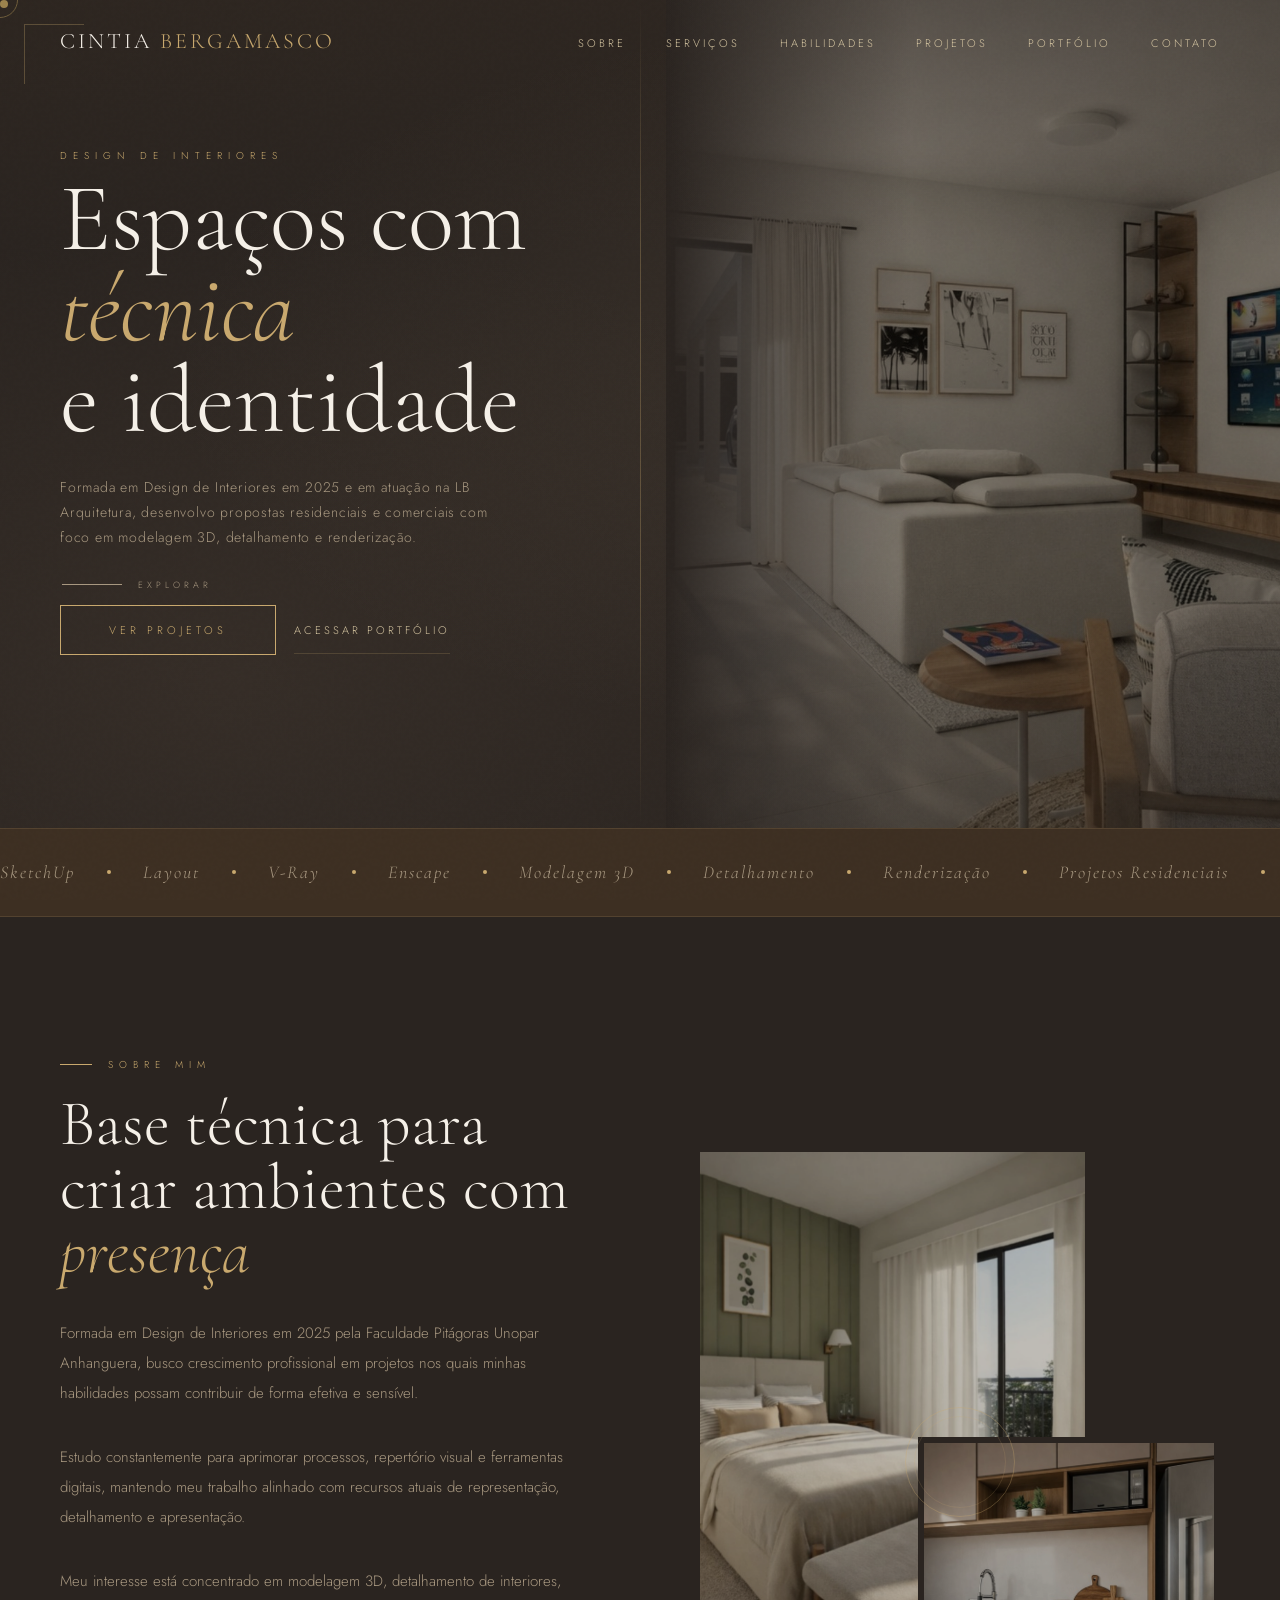
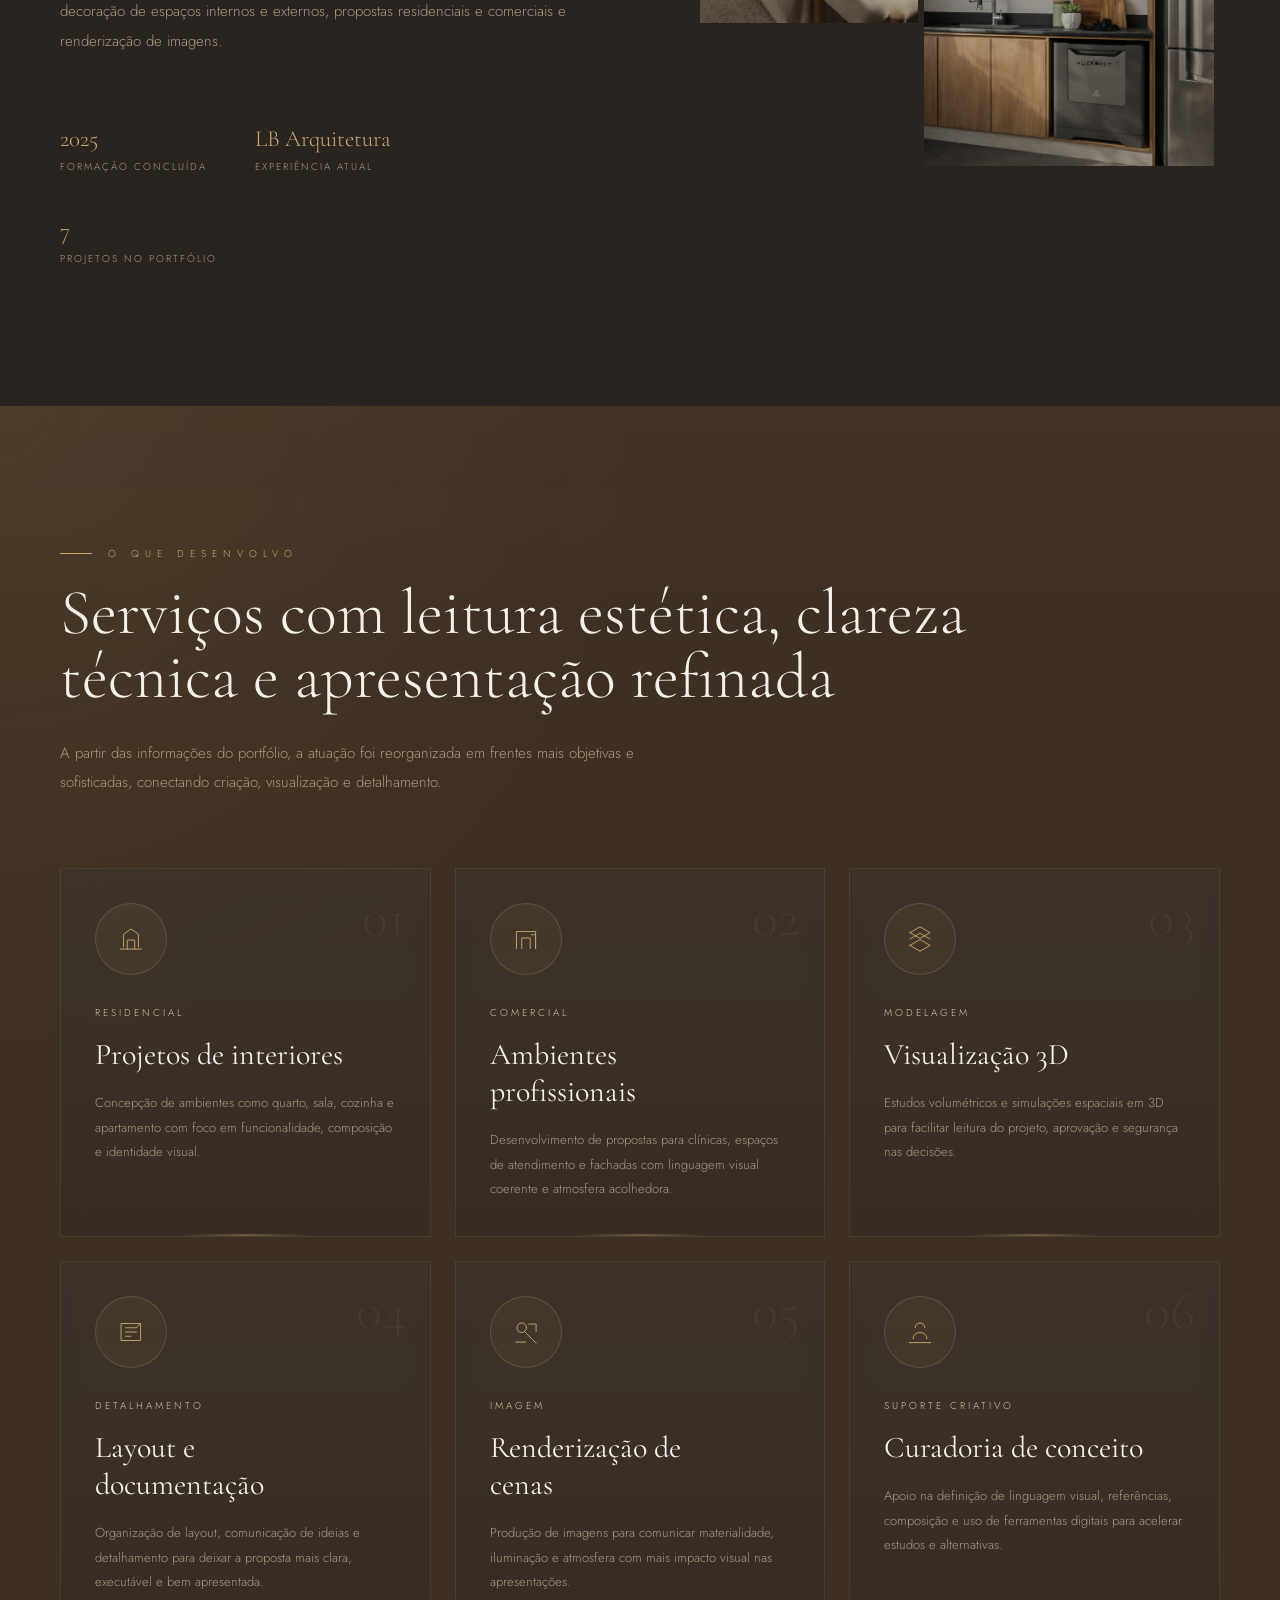
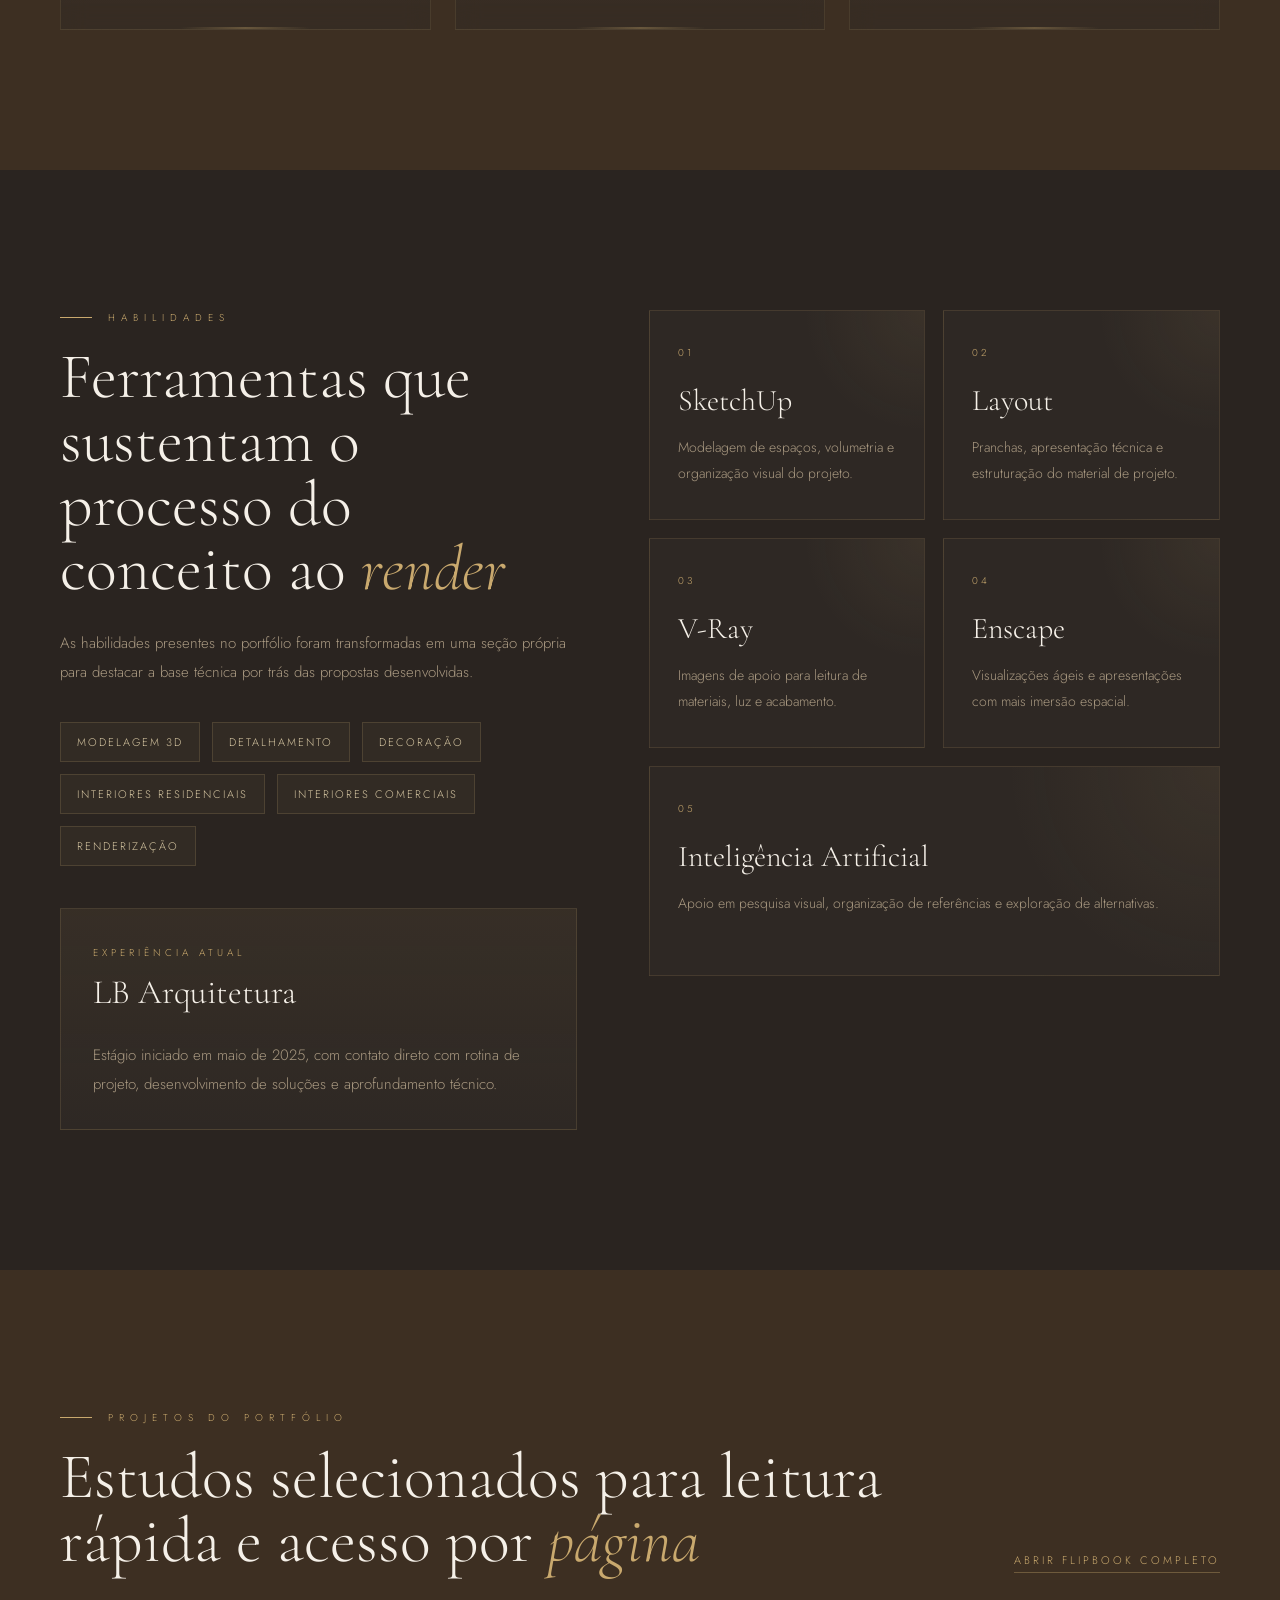
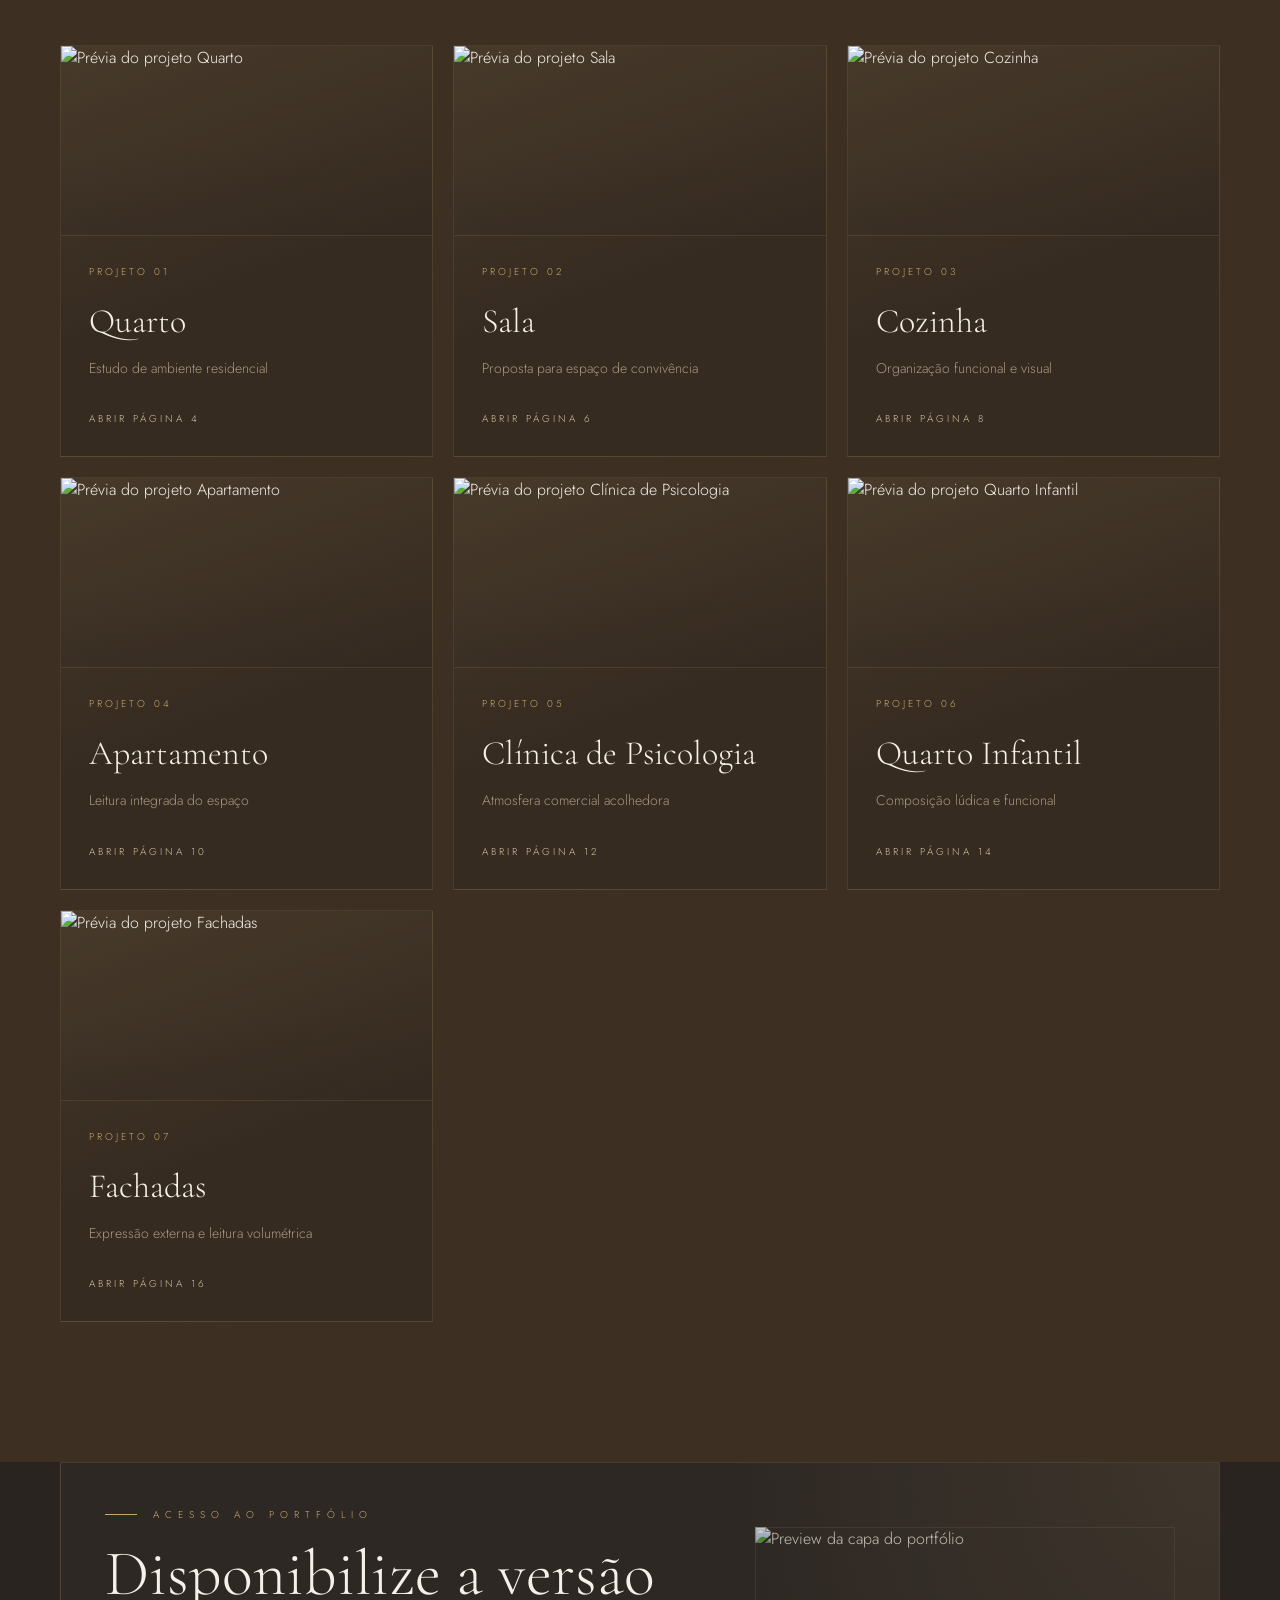
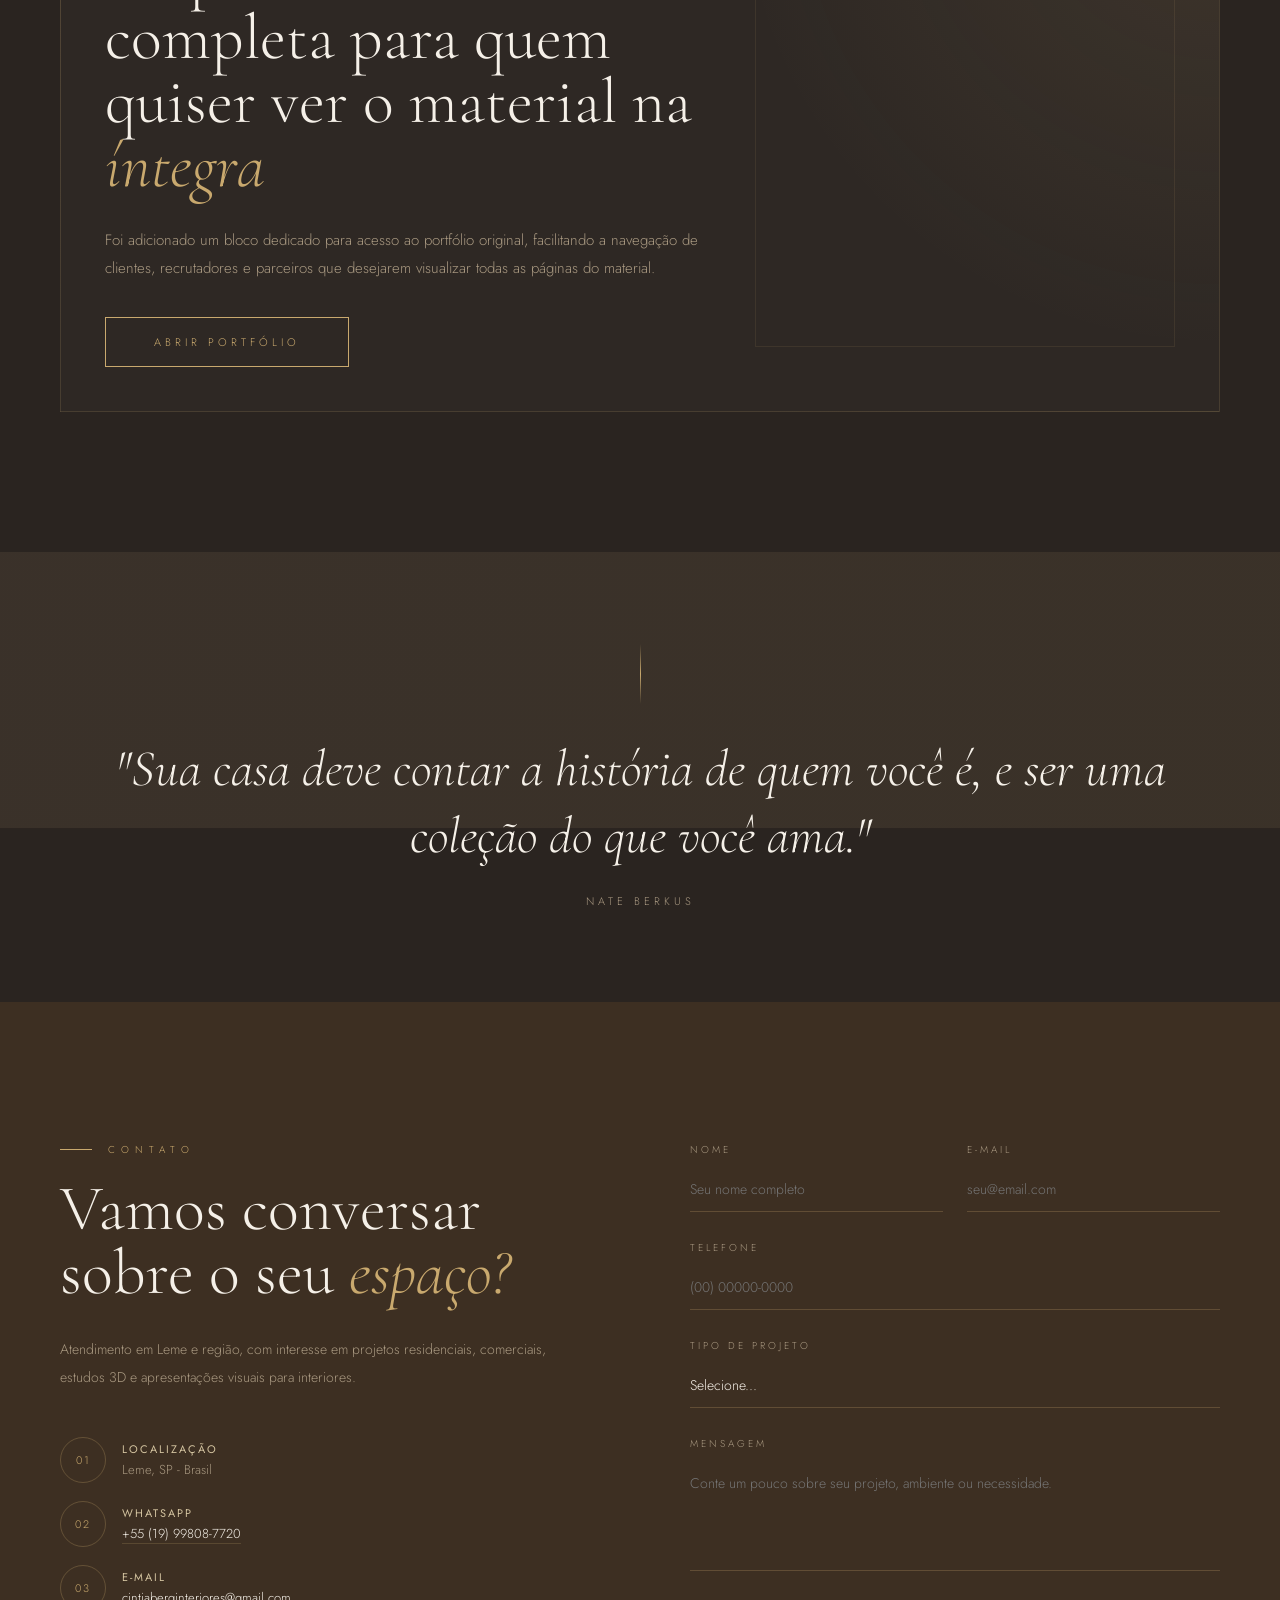
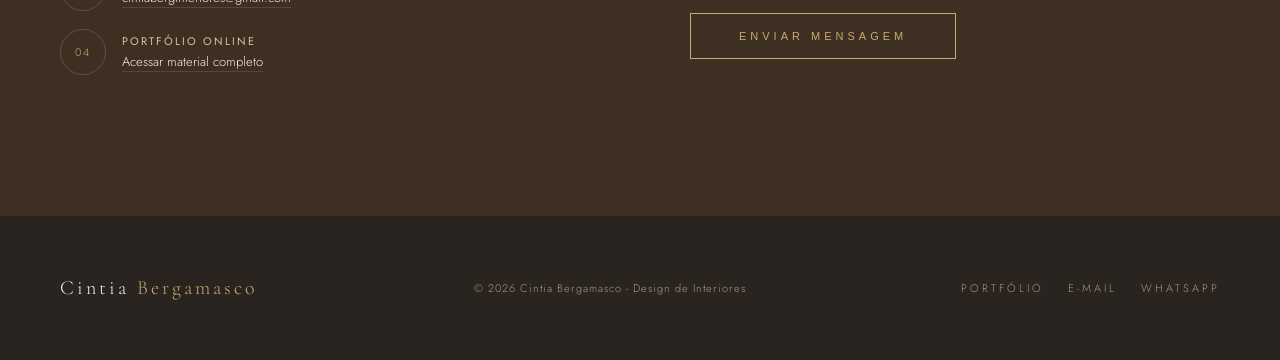
==== index.html @ 0fcb4118 "email" ====
<!DOCTYPE html>
<html lang="pt-BR">
<head>
<meta charset="UTF-8">
<meta name="viewport" content="width=device-width, initial-scale=1.0">
<title>Cintia Bergamasco - Design de Interiores</title>
<link href="https://fonts.googleapis.com/css2?family=Cormorant+Garamond:ital,wght@0,300;0,400;0,600;1,300;1,400&family=Jost:wght@200;300;400;500&display=swap" rel="stylesheet">
<link rel="stylesheet" href="style.css">
</head>
<body>

<div class="cursor" id="cursor"></div>
<div class="cursor-ring" id="cursorRing"></div>

<nav id="navbar">
  <div class="nav-logo">Cintia <span>Bergamasco</span></div>
  <ul class="nav-links">
    <li><a href="#filosofia">Sobre</a></li>
    <li><a href="#servicos">Servi&ccedil;os</a></li>
    <li><a href="#habilidades">Habilidades</a></li>
    <li><a href="#portfolio">Projetos</a></li>
    <li><a href="#portfolio-access">Portf&oacute;lio</a></li>
    <li><a href="#contato">Contato</a></li>
  </ul>
</nav>

<section class="hero" id="hero">
  <div class="hero-bg"></div>
  <div class="hero-line-v"></div>
  <div class="corner-deco tl"></div>
  <div class="corner-deco br"></div>

  <div class="hero-content">
    <p class="hero-eyebrow">Design de Interiores</p>
    <h1 class="hero-title">
      Espa&ccedil;os com
      <em>t&eacute;cnica</em>
      e identidade
    </h1>
    <p class="hero-sub">Formada em Design de Interiores em 2025 e em atua&ccedil;&atilde;o na LB Arquitetura, desenvolvo propostas residenciais e comerciais com foco em modelagem 3D, detalhamento e renderiza&ccedil;&atilde;o.</p>

    <div class="hero-actions">
      <div class="hero-scroll-indicator">
        <div class="scroll-line"></div>
        <span>Explorar</span>
      </div>
      <div class="hero-button-row">
        <a href="#portfolio" class="hero-cta">Ver Projetos</a>
        <a href="#portfolio-access" class="hero-secondary-link">Acessar Portf&oacute;lio</a>
      </div>
    </div>
  </div>

  <div class="hero-image-float">
    <img src="img/7.png" alt="Projeto de quarto desenvolvido por Cintia Bergamasco">
  </div>
</section>

<div class="marquee-wrap">
  <div class="marquee-inner">
    <div class="marquee-item"><span>SketchUp</span><span class="marquee-dot"></span></div>
    <div class="marquee-item"><span>Layout</span><span class="marquee-dot"></span></div>
    <div class="marquee-item"><span>V-Ray</span><span class="marquee-dot"></span></div>
    <div class="marquee-item"><span>Enscape</span><span class="marquee-dot"></span></div>
    <div class="marquee-item"><span>Modelagem 3D</span><span class="marquee-dot"></span></div>
    <div class="marquee-item"><span>Detalhamento</span><span class="marquee-dot"></span></div>
    <div class="marquee-item"><span>Renderiza&ccedil;&atilde;o</span><span class="marquee-dot"></span></div>
    <div class="marquee-item"><span>Projetos Residenciais</span><span class="marquee-dot"></span></div>
    <div class="marquee-item"><span>Ambientes Comerciais</span><span class="marquee-dot"></span></div>
    <div class="marquee-item"><span>Fachadas</span><span class="marquee-dot"></span></div>
    <div class="marquee-item"><span>SketchUp</span><span class="marquee-dot"></span></div>
    <div class="marquee-item"><span>Layout</span><span class="marquee-dot"></span></div>
    <div class="marquee-item"><span>V-Ray</span><span class="marquee-dot"></span></div>
    <div class="marquee-item"><span>Enscape</span><span class="marquee-dot"></span></div>
    <div class="marquee-item"><span>Modelagem 3D</span><span class="marquee-dot"></span></div>
    <div class="marquee-item"><span>Detalhamento</span><span class="marquee-dot"></span></div>
    <div class="marquee-item"><span>Renderiza&ccedil;&atilde;o</span><span class="marquee-dot"></span></div>
  </div>
</div>

<section class="philosophy" id="filosofia">
  <div class="philosophy-text reveal">
    <p class="section-label">Sobre Mim</p>
    <h2 class="section-title">Base t&eacute;cnica para criar ambientes com <em>presen&ccedil;a</em></h2>
    <p>Formada em Design de Interiores em 2025 pela Faculdade Pit&aacute;goras Unopar Anhanguera, busco crescimento profissional em projetos nos quais minhas habilidades possam contribuir de forma efetiva e sens&iacute;vel.</p>
    <p>Estudo constantemente para aprimorar processos, repert&oacute;rio visual e ferramentas digitais, mantendo meu trabalho alinhado com recursos atuais de representa&ccedil;&atilde;o, detalhamento e apresenta&ccedil;&atilde;o.</p>
    <p>Meu interesse est&aacute; concentrado em modelagem 3D, detalhamento de interiores, decora&ccedil;&atilde;o de espa&ccedil;os internos e externos, propostas residenciais e comerciais e renderiza&ccedil;&atilde;o de imagens.</p>
    <div class="philosophy-stats">
      <div class="stat-item reveal reveal-delay-1">
        <div class="stat-num">2025</div>
        <div class="stat-label">Forma&ccedil;&atilde;o conclu&iacute;da</div>
      </div>
      <div class="stat-item reveal reveal-delay-2">
        <div class="stat-num">LB Arquitetura</div>
        <div class="stat-label">Experi&ecirc;ncia atual</div>
      </div>
      <div class="stat-item reveal reveal-delay-3">
        <div class="stat-num">7</div>
        <div class="stat-label">Projetos no portf&oacute;lio</div>
      </div>
    </div>
  </div>
  <div class="philosophy-visual reveal reveal-delay-2">
    <div class="philo-img-1">
      <img src="img/5.png" alt="Visualiza&ccedil;&atilde;o de quarto do portf&oacute;lio">
    </div>
    <div class="philo-img-2">
      <img src="img/9.png" alt="Capa do portf&oacute;lio de Cintia Bergamasco">
    </div>
    <div class="philo-accent"></div>
  </div>
</section>

<section class="services" id="servicos">
  <div class="services-heading reveal">
    <p class="section-label">O Que Desenvolvo</p>
    <h2 class="section-title">Servi&ccedil;os com leitura est&eacute;tica, clareza t&eacute;cnica e apresenta&ccedil;&atilde;o refinada</h2>
    <p class="services-intro">A partir das informa&ccedil;&otilde;es do portf&oacute;lio, a atua&ccedil;&atilde;o foi reorganizada em frentes mais objetivas e sofisticadas, conectando cria&ccedil;&atilde;o, visualiza&ccedil;&atilde;o e detalhamento.</p>
  </div>
  <div class="services-grid">
    <article class="service-card reveal">
      <span class="service-num">01</span>
      <div class="service-icon" aria-hidden="true">
        <svg viewBox="0 0 64 64">
          <path d="M12 51h40M18 47V23l14-10 14 10v24M25 51V34h14v17"/>
        </svg>
      </div>
      <p class="service-kicker">Residencial</p>
      <h3 class="service-name">Projetos de interiores</h3>
      <p class="service-desc">Concep&ccedil;&atilde;o de ambientes como quarto, sala, cozinha e apartamento com foco em funcionalidade, composi&ccedil;&atilde;o e identidade visual.</p>
    </article>

    <article class="service-card reveal reveal-delay-1">
      <span class="service-num">02</span>
      <div class="service-icon" aria-hidden="true">
        <svg viewBox="0 0 64 64">
          <path d="M14 50V18h36v32M24 50V30h16v20M50 50V24h-8"/>
        </svg>
      </div>
      <p class="service-kicker">Comercial</p>
      <h3 class="service-name">Ambientes profissionais</h3>
      <p class="service-desc">Desenvolvimento de propostas para cl&iacute;nicas, espa&ccedil;os de atendimento e fachadas com linguagem visual coerente e atmosfera acolhedora.</p>
    </article>

    <article class="service-card reveal reveal-delay-2">
      <span class="service-num">03</span>
      <div class="service-icon" aria-hidden="true">
        <svg viewBox="0 0 64 64">
          <path d="M13 44l19-11 19 11-19 11-19-11ZM13 20l19-11 19 11-19 11-19-11ZM13 32l19-11 19 11"/>
        </svg>
      </div>
      <p class="service-kicker">Modelagem</p>
      <h3 class="service-name">Visualiza&ccedil;&atilde;o 3D</h3>
      <p class="service-desc">Estudos volum&eacute;tricos e simula&ccedil;&otilde;es espaciais em 3D para facilitar leitura do projeto, aprova&ccedil;&atilde;o e seguran&ccedil;a nas decis&otilde;es.</p>
    </article>

    <article class="service-card reveal reveal-delay-1">
      <span class="service-num">04</span>
      <div class="service-icon" aria-hidden="true">
        <svg viewBox="0 0 64 64">
          <path d="M14 16h36v32H14zM22 24h20M22 32h20M22 40h10M50 16l-8 8"/>
        </svg>
      </div>
      <p class="service-kicker">Detalhamento</p>
      <h3 class="service-name">Layout e documenta&ccedil;&atilde;o</h3>
      <p class="service-desc">Organiza&ccedil;&atilde;o de layout, comunica&ccedil;&atilde;o de ideias e detalhamento para deixar a proposta mais clara, execut&aacute;vel e bem apresentada.</p>
    </article>

    <article class="service-card reveal reveal-delay-2">
      <span class="service-num">05</span>
      <div class="service-icon" aria-hidden="true">
        <svg viewBox="0 0 64 64">
          <circle cx="24" cy="24" r="9"/>
          <path d="M37 17h14v14M31 33l20 20M13 51h18"/>
        </svg>
      </div>
      <p class="service-kicker">Imagem</p>
      <h3 class="service-name">Renderiza&ccedil;&atilde;o de cenas</h3>
      <p class="service-desc">Produ&ccedil;&atilde;o de imagens para comunicar materialidade, ilumina&ccedil;&atilde;o e atmosfera com mais impacto visual nas apresenta&ccedil;&otilde;es.</p>
    </article>

    <article class="service-card reveal reveal-delay-3">
      <span class="service-num">06</span>
      <div class="service-icon" aria-hidden="true">
        <svg viewBox="0 0 64 64">
          <path d="M19 45c0-7 5-12 13-12s13 5 13 12M23 24c0-5 4-9 9-9s9 4 9 9M12 52h40"/>
        </svg>
      </div>
      <p class="service-kicker">Suporte criativo</p>
      <h3 class="service-name">Curadoria de conceito</h3>
      <p class="service-desc">Apoio na defini&ccedil;&atilde;o de linguagem visual, refer&ecirc;ncias, composi&ccedil;&atilde;o e uso de ferramentas digitais para acelerar estudos e alternativas.</p>
    </article>
  </div>
</section>

<section class="skills" id="habilidades">
  <div class="skills-copy reveal">
    <p class="section-label">Habilidades</p>
    <h2 class="section-title">Ferramentas que sustentam o processo do conceito ao <em>render</em></h2>
    <p>As habilidades presentes no portf&oacute;lio foram transformadas em uma se&ccedil;&atilde;o pr&oacute;pria para destacar a base t&eacute;cnica por tr&aacute;s das propostas desenvolvidas.</p>
    <div class="skills-focus">
      <span>Modelagem 3D</span>
      <span>Detalhamento</span>
      <span>Decora&ccedil;&atilde;o</span>
      <span>Interiores residenciais</span>
      <span>Interiores comerciais</span>
      <span>Renderiza&ccedil;&atilde;o</span>
    </div>
    <div class="experience-card reveal reveal-delay-2">
      <span class="experience-label">Experi&ecirc;ncia atual</span>
      <h3>LB Arquitetura</h3>
      <p>Est&aacute;gio iniciado em maio de 2025, com contato direto com rotina de projeto, desenvolvimento de solu&ccedil;&otilde;es e aprofundamento t&eacute;cnico.</p>
    </div>
  </div>

  <div class="skills-grid">
    <article class="skill-card reveal">
      <span class="skill-index">01</span>
      <h3>SketchUp</h3>
      <p>Modelagem de espa&ccedil;os, volumetria e organiza&ccedil;&atilde;o visual do projeto.</p>
    </article>
    <article class="skill-card reveal reveal-delay-1">
      <span class="skill-index">02</span>
      <h3>Layout</h3>
      <p>Pranchas, apresenta&ccedil;&atilde;o t&eacute;cnica e estrutura&ccedil;&atilde;o do material de projeto.</p>
    </article>
    <article class="skill-card reveal reveal-delay-2">
      <span class="skill-index">03</span>
      <h3>V-Ray</h3>
      <p>Imagens de apoio para leitura de materiais, luz e acabamento.</p>
    </article>
    <article class="skill-card reveal reveal-delay-1">
      <span class="skill-index">04</span>
      <h3>Enscape</h3>
      <p>Visualiza&ccedil;&otilde;es &aacute;geis e apresenta&ccedil;&otilde;es com mais imers&atilde;o espacial.</p>
    </article>
    <article class="skill-card reveal reveal-delay-2">
      <span class="skill-index">05</span>
      <h3>Intelig&ecirc;ncia Artificial</h3>
      <p>Apoio em pesquisa visual, organiza&ccedil;&atilde;o de refer&ecirc;ncias e explora&ccedil;&atilde;o de alternativas.</p>
    </article>
  </div>
</section>

<section class="portfolio" id="portfolio">
  <div class="portfolio-header">
    <div>
      <p class="section-label reveal">Projetos do Portf&oacute;lio</p>
      <h2 class="section-title reveal">Estudos selecionados para leitura r&aacute;pida e acesso por <em>p&aacute;gina</em></h2>
    </div>
    <a href="https://online.fliphtml5.com/kbrbj/rznn/#p=1" class="portfolio-link reveal" target="_blank" rel="noreferrer">Abrir flipbook completo</a>
  </div>

  <div class="project-grid">
    <a class="project-card reveal" href="https://online.fliphtml5.com/kbrbj/rznn/#p=4" target="_blank" rel="noreferrer">
      <div class="project-card-media">
        <img src="https://online.fliphtml5.com/kbrbj/rznn/files/large/cd35dac653d9d420dbb732f9ae761d96.webp" alt="Pr&eacute;via do projeto Quarto">
      </div>
      <div class="project-card-body">
      <span class="project-index">Projeto 01</span>
      <h3>Quarto</h3>
      <p>Estudo de ambiente residencial</p>
      <span class="project-page">Abrir p&aacute;gina 4</span>
      </div>
    </a>

    <a class="project-card reveal reveal-delay-1" href="https://online.fliphtml5.com/kbrbj/rznn/#p=6" target="_blank" rel="noreferrer">
      <div class="project-card-media">
        <img src="https://online.fliphtml5.com/kbrbj/rznn/files/large/2640ced1c386f5b948d3e2caadd3833a.webp" alt="Pr&eacute;via do projeto Sala">
      </div>
      <div class="project-card-body">
      <span class="project-index">Projeto 02</span>
      <h3>Sala</h3>
      <p>Proposta para espa&ccedil;o de conviv&ecirc;ncia</p>
      <span class="project-page">Abrir p&aacute;gina 6</span>
      </div>
    </a>

    <a class="project-card reveal reveal-delay-2" href="https://online.fliphtml5.com/kbrbj/rznn/#p=8" target="_blank" rel="noreferrer">
      <div class="project-card-media">
        <img src="https://online.fliphtml5.com/kbrbj/rznn/files/large/ad0eb3b12801e3ba202ff5d751477030.webp" alt="Pr&eacute;via do projeto Cozinha">
      </div>
      <div class="project-card-body">
      <span class="project-index">Projeto 03</span>
      <h3>Cozinha</h3>
      <p>Organiza&ccedil;&atilde;o funcional e visual</p>
      <span class="project-page">Abrir p&aacute;gina 8</span>
      </div>
    </a>

    <a class="project-card reveal reveal-delay-1" href="https://online.fliphtml5.com/kbrbj/rznn/#p=10" target="_blank" rel="noreferrer">
      <div class="project-card-media">
        <img src="https://online.fliphtml5.com/kbrbj/rznn/files/large/2c38f51ad196c54e61bcde32bf56c33b.webp" alt="Pr&eacute;via do projeto Apartamento">
      </div>
      <div class="project-card-body">
      <span class="project-index">Projeto 04</span>
      <h3>Apartamento</h3>
      <p>Leitura integrada do espa&ccedil;o</p>
      <span class="project-page">Abrir p&aacute;gina 10</span>
      </div>
    </a>

    <a class="project-card reveal reveal-delay-2" href="https://online.fliphtml5.com/kbrbj/rznn/#p=12" target="_blank" rel="noreferrer">
      <div class="project-card-media">
        <img src="https://online.fliphtml5.com/kbrbj/rznn/files/large/8899cb7cd394c9be6d8c962bfc3b3965.webp" alt="Pr&eacute;via do projeto Cl&iacute;nica de Psicologia">
      </div>
      <div class="project-card-body">
      <span class="project-index">Projeto 05</span>
      <h3>Cl&iacute;nica de Psicologia</h3>
      <p>Atmosfera comercial acolhedora</p>
      <span class="project-page">Abrir p&aacute;gina 12</span>
      </div>
    </a>

    <a class="project-card reveal reveal-delay-3" href="https://online.fliphtml5.com/kbrbj/rznn/#p=14" target="_blank" rel="noreferrer">
      <div class="project-card-media">
        <img src="https://online.fliphtml5.com/kbrbj/rznn/files/large/98f7479e29edb4dbe41b771e95672249.webp" alt="Pr&eacute;via do projeto Quarto Infantil">
      </div>
      <div class="project-card-body">
      <span class="project-index">Projeto 06</span>
      <h3>Quarto Infantil</h3>
      <p>Composi&ccedil;&atilde;o l&uacute;dica e funcional</p>
      <span class="project-page">Abrir p&aacute;gina 14</span>
      </div>
    </a>

    <a class="project-card reveal reveal-delay-2" href="https://online.fliphtml5.com/kbrbj/rznn/#p=16" target="_blank" rel="noreferrer">
      <div class="project-card-media">
        <img src="https://online.fliphtml5.com/kbrbj/rznn/files/large/f1f76d2ce6d90da839dc517e8738b5d5.webp" alt="Pr&eacute;via do projeto Fachadas">
      </div>
      <div class="project-card-body">
      <span class="project-index">Projeto 07</span>
      <h3>Fachadas</h3>
      <p>Express&atilde;o externa e leitura volum&eacute;trica</p>
      <span class="project-page">Abrir p&aacute;gina 16</span>
      </div>
    </a>
  </div>
</section>

<section class="portfolio-access" id="portfolio-access">
  <div class="portfolio-access-card reveal">
    <div class="portfolio-access-copy">
      <p class="section-label">Acesso ao Portf&oacute;lio</p>
      <h2 class="section-title">Disponibilize a vers&atilde;o completa para quem quiser ver o material na <em>&iacute;ntegra</em></h2>
      <p>Foi adicionado um bloco dedicado para acesso ao portf&oacute;lio original, facilitando a navega&ccedil;&atilde;o de clientes, recrutadores e parceiros que desejarem visualizar todas as p&aacute;ginas do material.</p>
      <div class="portfolio-access-actions">
        <a href="https://online.fliphtml5.com/kbrbj/rznn/#p=1" target="_blank" rel="noreferrer" class="hero-cta">Abrir Portf&oacute;lio</a>
      </div>
    </div>
    <div class="portfolio-access-preview">
      <img src="https://online.fliphtml5.com/kbrbj/rznn/files/large/28ecaf6d7c5b118c791d10b07eaf3238.webp?1774227272" alt="Preview da capa do portf&oacute;lio">
    </div>
  </div>
</section>

<div class="parallax-divider" id="parallax">
  <div class="parallax-bg" id="parallaxBg"></div>
  <div class="parallax-quote reveal">
    <div class="quote-lines"></div>
    <blockquote>"Sua casa deve contar a história de quem você é, e ser uma coleção do que você ama."</blockquote>
    <cite>Nate Berkus</cite>
  </div>
</div>

<section class="contact" id="contato">
  <div class="contact-info reveal">
    <p class="section-label">Contato</p>
    <h2 class="section-title">Vamos conversar sobre o seu <em>espa&ccedil;o?</em></h2>
    <p>Atendimento em Leme e regi&atilde;o, com interesse em projetos residenciais, comerciais, estudos 3D e apresenta&ccedil;&otilde;es visuais para interiores.</p>
    <div class="contact-details">
      <div class="contact-detail">
        <div class="contact-detail-icon">01</div>
        <div class="contact-detail-text">
          <strong>Localiza&ccedil;&atilde;o</strong>
          Leme, SP - Brasil
        </div>
      </div>
      <div class="contact-detail">
        <div class="contact-detail-icon">02</div>
        <div class="contact-detail-text">
          <strong>WhatsApp</strong>
          <a href="https://wa.me/5519998087720" target="_blank" rel="noreferrer">+55 (19) 99808-7720</a>
        </div>
      </div>
      <div class="contact-detail">
        <div class="contact-detail-icon">03</div>
        <div class="contact-detail-text">
          <strong>E-mail</strong>
          <a href="mailto:cintiaberginteriores@gmail.com">cintiaberginteriores@gmail.com</a>
        </div>
      </div>
      <div class="contact-detail">
        <div class="contact-detail-icon">04</div>
        <div class="contact-detail-text">
          <strong>Portf&oacute;lio online</strong>
          <a href="https://online.fliphtml5.com/kbrbj/rznn/#p=1" target="_blank" rel="noreferrer">Acessar material completo</a>
        </div>
      </div>
    </div>
  </div>

  <form class="contact-form reveal reveal-delay-2" id="contactForm" action="https://formsubmit.co/yago.454567@gmail.com" method="POST">
    <input type="hidden" name="_subject" value="Novo contato pelo site - Cintia Bergamasco">
    <input type="hidden" name="_captcha" value="false">
    <input type="hidden" name="_template" value="table">
    <input type="hidden" name="_next" id="formNextUrl" value="">

    <div class="form-status" id="formStatus" aria-live="polite"></div>

    <div class="form-row">
      <div class="form-group">
        <label for="nome">Nome</label>
        <input id="nome" name="Nome" type="text" placeholder="Seu nome completo" required>
      </div>
      <div class="form-group">
        <label for="email">E-mail</label>
        <input id="email" name="Email" type="email" placeholder="seu@email.com" required>
      </div>
    </div>
    <div class="form-group">
      <label for="telefone">Telefone</label>
      <input id="telefone" name="Telefone" type="tel" placeholder="(00) 00000-0000">
    </div>
    <div class="form-group">
      <label for="tipo-projeto">Tipo de Projeto</label>
      <select id="tipo-projeto" name="Tipo de Projeto" required>
        <option value="">Selecione...</option>
        <option>Interior Residencial</option>
        <option>Espa&ccedil;o Comercial</option>
        <option>Modelagem 3D</option>
        <option>Renderiza&ccedil;&atilde;o</option>
        <option>Detalhamento</option>
      </select>
    </div>
    <div class="form-group">
      <label for="mensagem">Mensagem</label>
      <textarea id="mensagem" name="Mensagem" placeholder="Conte um pouco sobre seu projeto, ambiente ou necessidade." required></textarea>
    </div>
    <button class="form-submit" type="submit">Enviar Mensagem</button>
  </form>
</section>

<footer>
  <div class="footer-logo">Cintia <span>Bergamasco</span></div>
  <p class="footer-copy">&copy; 2026 Cintia Bergamasco - Design de Interiores</p>
  <div class="footer-social">
    <a href="https://online.fliphtml5.com/kbrbj/rznn/#p=1" target="_blank" rel="noreferrer">Portf&oacute;lio</a>
    <a href="mailto:yago.454567@gmail.com">E-mail</a>
    <a href="https://wa.me/5519998087720" target="_blank" rel="noreferrer">WhatsApp</a>
  </div>
</footer>
<script src="script.js"></script>
</body>
</html>
---- style.css ----
:root {
  --cream: #f5f0e8;
  --warm-white: #faf7f2;
  --sand: #d4c4a0;
  --taupe: #a89880;
  --mocha: #7a6553;
  --deep: #3d2f22;
  --charcoal: #2a2420;
  --wood: #c4a882;
  --accent: #b8956a;
  --gold: #c9a96e;
  --line: rgba(201, 169, 110, 0.16);
  --panel: rgba(255, 255, 255, 0.02);
}

* {
  margin: 0;
  padding: 0;
  box-sizing: border-box;
}

html {
  scroll-behavior: smooth;
}

body {
  background: var(--charcoal);
  color: var(--cream);
  font-family: "Jost", sans-serif;
  font-weight: 300;
  overflow-x: hidden;
  cursor: none;
}

a {
  color: inherit;
}

img {
  display: block;
  max-width: 100%;
}

.cursor {
  width: 8px;
  height: 8px;
  background: var(--gold);
  border-radius: 50%;
  position: fixed;
  top: 0;
  left: 0;
  pointer-events: none;
  z-index: 9999;
  transition: transform 0.1s ease;
  mix-blend-mode: difference;
}

.cursor-ring {
  width: 36px;
  height: 36px;
  border: 1px solid var(--gold);
  border-radius: 50%;
  position: fixed;
  top: 0;
  left: 0;
  pointer-events: none;
  z-index: 9998;
  transition: all 0.25s ease;
  mix-blend-mode: difference;
  opacity: 0.6;
}

body:hover .cursor {
  transform: scale(1);
}

nav {
  position: fixed;
  top: 0;
  left: 0;
  right: 0;
  z-index: 100;
  padding: 28px 60px;
  display: flex;
  justify-content: space-between;
  align-items: center;
  transition: all 0.6s ease;
}

nav.scrolled {
  padding: 18px 60px;
  background: rgba(42, 36, 32, 0.92);
  backdrop-filter: blur(20px);
  border-bottom: 1px solid var(--line);
}

.nav-logo {
  font-family: "Cormorant Garamond", serif;
  font-size: 22px;
  font-weight: 300;
  letter-spacing: 3px;
  color: var(--cream);
  text-transform: uppercase;
}

.nav-logo span {
  color: var(--gold);
}

.nav-links {
  display: flex;
  gap: 40px;
  list-style: none;
}

.nav-links a {
  font-size: 11px;
  letter-spacing: 3px;
  text-transform: uppercase;
  color: var(--sand);
  text-decoration: none;
  position: relative;
  transition: color 0.3s ease;
}

.nav-links a::after {
  content: "";
  position: absolute;
  bottom: -5px;
  left: 0;
  width: 0;
  height: 1px;
  background: var(--gold);
  transition: width 0.35s ease;
}

.nav-links a:hover {
  color: var(--gold);
}

.nav-links a:hover::after {
  width: 100%;
}

.hero {
  min-height: 92vh;
  position: relative;
  display: flex;
  align-items: center;
  overflow: hidden;
}

.hero-bg {
  position: absolute;
  inset: 0;
  background:
    radial-gradient(ellipse at 72% 46%, rgba(196, 168, 130, 0.09) 0%, transparent 58%),
    radial-gradient(ellipse at 18% 82%, rgba(122, 101, 83, 0.14) 0%, transparent 48%),
    linear-gradient(180deg, rgba(61, 47, 34, 0.18), transparent 30%),
    var(--charcoal);
}

.hero-line-v {
  position: absolute;
  left: 50%;
  top: 0;
  bottom: 0;
  width: 1px;
  background: linear-gradient(to bottom, transparent, rgba(201, 169, 110, 0.3) 30%, rgba(201, 169, 110, 0.3) 70%, transparent);
  transform: scaleY(0);
  transform-origin: top;
  animation: lineGrow 1.8s 0.5s cubic-bezier(0.16, 1, 0.3, 1) forwards;
}

@keyframes lineGrow {
  to {
    transform: scaleY(1);
  }
}

.hero-content {
  position: relative;
  z-index: 2;
  padding: -30px 20px 0;
  max-width: 720px;
}

.hero-eyebrow {
  font-size: 10px;
  letter-spacing: 6px;
  text-transform: uppercase;
  color: var(--gold);
  margin-bottom: 20px;
  margin-top: -25px;
  opacity: 0;
  transform: translateY(20px);
  animation: fadeUp 0.8s 0.8s ease forwards;
}

.hero-title {
  margin-top: -10px;
  font-family: "Cormorant Garamond", serif;
  font-size: clamp(58px, 7.5vw, 98px);
  font-weight: 300;
  line-height: 0.95;
  color: var(--cream);
  opacity: 0;
  animation: fadeUp 0.8s 1s ease forwards;
}

.hero-title em {
  display: block;
  font-style: italic;
  color: var(--gold);
}

.hero-sub {
  margin-top: 28px;
  font-size: 14px;
  letter-spacing: 0.8px;
  line-height: 1.8;
  color: var(--taupe);
  max-width: 460px;
  opacity: 0;
  animation: fadeUp 0.8s 1.2s ease forwards;
}

.hero-actions {
  margin-top: 28px;
  display: flex;
  flex-direction: column;
  align-items: flex-start;
  gap: 14px;
  opacity: 0;
  animation: fadeUp 0.8s 1.4s ease forwards;
}

.hero-button-row {
  display: flex;
  align-items: center;
  flex-wrap: wrap;
  gap: 18px;
}

.hero-cta,
.form-submit {
  display: inline-flex;
  align-items: center;
  justify-content: center;
  padding: 16px 48px;
  border: 1px solid var(--gold);
  color: var(--gold);
  font-size: 11px;
  letter-spacing: 4px;
  text-transform: uppercase;
  text-decoration: none;
  position: relative;
  overflow: hidden;
  transition: color 0.4s ease;
  background: transparent;
  z-index: 1;
}

.hero-cta::before,
.form-submit::before {
  content: "";
  position: absolute;
  inset: 0;
  background: var(--gold);
  transform: translateX(-101%);
  transition: transform 0.4s cubic-bezier(0.16, 1, 0.3, 1);
  z-index: -1;
}

.hero-cta:hover,
.form-submit:hover {
  color: var(--charcoal);
}

.hero-cta:hover::before,
.form-submit:hover::before {
  transform: translateX(0);
}

.hero-secondary-link {
  display: inline-flex;
  align-items: center;
  gap: 10px;
  padding: 15px 0;
  color: var(--sand);
  font-size: 11px;
  letter-spacing: 3px;
  text-transform: uppercase;
  text-decoration: none;
  border-bottom: 1px solid rgba(201, 169, 110, 0.2);
  transition: color 0.3s ease, border-color 0.3s ease;
}

.hero-secondary-link:hover {
  color: var(--gold);
  border-color: rgba(201, 169, 110, 0.55);
}

.hero-scroll-indicator {
  display: inline-flex;
  align-items: center;
  gap: 16px;
  padding-left: 2px;
}

.hero-scroll-indicator span {
  font-size: 9px;
  letter-spacing: 4px;
  text-transform: uppercase;
  color: var(--taupe);
}

.scroll-line {
  width: 60px;
  height: 1px;
  background: var(--taupe);
  position: relative;
  overflow: hidden;
}

.scroll-line::after {
  content: "";
  position: absolute;
  left: -100%;
  top: 0;
  bottom: 0;
  width: 100%;
  background: var(--gold);
  animation: scrollAnim 2s 2.1s ease infinite;
}

@keyframes scrollAnim {
  0% {
    left: -100%;
  }

  100% {
    left: 100%;
  }
}

.hero-image-float {
  position: absolute;
  right: 0;
  top: 0;
  bottom: 0;
  width: 48%;
  overflow: hidden;
  opacity: 0;
  animation: fadeIn 1.2s 1.6s ease forwards;
}

.hero-image-float img {
  width: 100%;
  height: 100%;
  object-fit: cover;
  filter: brightness(0.55) sepia(0.2);
  transform: scale(1.1);
  transition: transform 8s ease;
}

.hero-image-float:hover img {
  transform: scale(1.05);
}

.hero-image-float::before {
  content: "";
  position: absolute;
  inset: 0;
  background: linear-gradient(to right, var(--charcoal) 0%, transparent 40%);
  z-index: 1;
}

.hero-image-float::after {
  content: "";
  position: absolute;
  inset: 0;
  background: linear-gradient(to bottom, rgba(42, 36, 32, 0.35) 0%, transparent 30%, transparent 70%, rgba(42, 36, 32, 0.35) 100%);
  z-index: 1;
}

@keyframes fadeUp {
  to {
    opacity: 1;
    transform: translateY(0);
  }
}

@keyframes fadeIn {
  to {
    opacity: 1;
  }
}

.marquee-wrap {
  padding: 32px 0;
  background: var(--deep);
  border-top: 1px solid var(--line);
  border-bottom: 1px solid var(--line);
  overflow: hidden;
  white-space: nowrap;
}

.marquee-inner {
  display: inline-flex;
  animation: marquee 22s linear infinite;
}

.marquee-item {
  display: inline-flex;
  align-items: center;
  gap: 32px;
  padding-right: 32px;
}

.marquee-item span {
  font-family: "Cormorant Garamond", serif;
  font-size: 18px;
  font-style: italic;
  color: var(--taupe);
  letter-spacing: 2px;
}

.marquee-dot {
  width: 4px;
  height: 4px;
  border-radius: 50%;
  background: var(--gold);
  display: inline-block;
}

@keyframes marquee {
  from {
    transform: translateX(0);
  }

  to {
    transform: translateX(-50%);
  }
}

section {
  padding: 140px 60px;
}

.section-label {
  font-size: 10px;
  letter-spacing: 6px;
  text-transform: uppercase;
  color: var(--gold);
  margin-bottom: 20px;
  display: flex;
  align-items: center;
  gap: 16px;
}

.section-label::before {
  content: "";
  width: 32px;
  height: 1px;
  background: var(--gold);
  display: block;
}

.section-title {
  font-family: "Cormorant Garamond", serif;
  font-weight: 300;
  font-size: clamp(42px, 5vw, 72px);
  line-height: 1;
  color: var(--cream);
}

.section-title em {
  font-style: italic;
  color: var(--gold);
}

.philosophy {
  background: var(--charcoal);
  display: grid;
  grid-template-columns: 1fr 1fr;
  gap: 120px;
  align-items: center;
}

.philosophy-text p:not(.section-label) {
  margin-top: 34px;
  font-size: 15px;
  line-height: 2;
  color: var(--taupe);
}

.philosophy-visual {
  position: relative;
  height: 620px;
}

.philo-img-1,
.philo-img-2 {
  overflow: hidden;
  position: absolute;
}

.philo-img-1 {
  top: 0;
  left: 0;
  width: 74%;
  height: 76%;
}

.philo-img-2 {
  bottom: 0;
  right: 0;
  width: 58%;
  height: 54%;
  border: 6px solid var(--charcoal);
}

.philo-img-1 img,
.philo-img-2 img {
  width: 100%;
  height: 100%;
  object-fit: cover;
  filter: brightness(0.72) sepia(0.12);
  transition: transform 0.8s ease, filter 0.5s ease;
}

.philo-img-1:hover img,
.philo-img-2:hover img {
  transform: scale(1.05);
  filter: brightness(0.85) sepia(0.08);
}

.philo-accent {
  position: absolute;
  top: 50%;
  left: 50%;
  transform: translate(-50%, -50%);
  width: 110px;
  height: 110px;
  border: 1px solid rgba(201, 169, 110, 0.3);
  border-radius: 50%;
  z-index: 3;
  pointer-events: none;
}

.philo-accent::after {
  content: "";
  position: absolute;
  inset: 8px;
  border: 1px solid rgba(201, 169, 110, 0.16);
  border-radius: 50%;
}

.philosophy-stats {
  margin-top: 54px;
  display: flex;
  flex-wrap: wrap;
  gap: 28px;
}

.stat-item {
  min-width: 140px;
  padding: 18px 20px 0 0;
}

.stat-num {
  font-family: "Cormorant Garamond", serif;
  font-size: 23px;
  font-weight: 300;
  color: var(--gold);
  line-height: 1;
}

.stat-label {
  font-size: 10px;
  letter-spacing: 2px;
  text-transform: uppercase;
  color: var(--taupe);
  margin-top: 8px;
}

.services {
  background:
    radial-gradient(circle at top left, rgba(201, 169, 110, 0.08), transparent 35%),
    linear-gradient(180deg, rgba(255, 255, 255, 0.015), transparent 16%),
    var(--deep);
}

.services-heading {
  max-width: 980px;
  margin-bottom: 72px;
}

.services-intro {
  margin-top: 30px;
  max-width: 650px;
  font-size: 15px;
  line-height: 1.9;
  color: var(--taupe);
}

.services-grid {
  display: grid;
  grid-template-columns: repeat(3, minmax(0, 1fr));
  gap: 24px;
}

.service-card {
  position: relative;
  padding: 34px;
  min-height: 320px;
  border: 1px solid rgba(201, 169, 110, 0.12);
  background:
    linear-gradient(180deg, rgba(255, 255, 255, 0.04), rgba(255, 255, 255, 0.01)),
    rgba(42, 36, 32, 0.42);
  backdrop-filter: blur(12px);
  overflow: hidden;
  transition: transform 0.45s ease, border-color 0.45s ease, background 0.45s ease;
}

.service-card::before {
  content: "";
  position: absolute;
  inset: auto 0 0 0;
  height: 2px;
  background: linear-gradient(90deg, transparent, var(--gold), transparent);
  transform: scaleX(0.35);
  opacity: 0.35;
  transition: transform 0.45s ease, opacity 0.45s ease;
}

.service-card:hover {
  transform: translateY(-8px);
  border-color: rgba(201, 169, 110, 0.3);
  background:
    linear-gradient(180deg, rgba(201, 169, 110, 0.12), rgba(255, 255, 255, 0.02)),
    rgba(42, 36, 32, 0.5);
}

.service-card:hover::before {
  transform: scaleX(1);
  opacity: 1;
}

.service-num {
  position: absolute;
  top: 22px;
  right: 24px;
  font-family: "Cormorant Garamond", serif;
  font-size: 54px;
  line-height: 1;
  color: rgba(201, 169, 110, 0.08);
}

.service-icon {
  width: 72px;
  height: 72px;
  border-radius: 50%;
  border: 1px solid rgba(201, 169, 110, 0.22);
  background: rgba(201, 169, 110, 0.06);
  color: var(--gold);
  display: inline-flex;
  align-items: center;
  justify-content: center;
  margin-bottom: 30px;
  transition: transform 0.4s ease, background 0.4s ease, border-color 0.4s ease;
}

.service-card:hover .service-icon {
  transform: translateY(-4px);
  background: rgba(201, 169, 110, 0.12);
  border-color: rgba(201, 169, 110, 0.45);
}

.service-icon svg {
  width: 34px;
  height: 34px;
  fill: none;
  stroke: currentColor;
  stroke-width: 1.7;
  stroke-linecap: round;
  stroke-linejoin: round;
}

.service-kicker {
  font-size: 10px;
  letter-spacing: 3px;
  text-transform: uppercase;
  color: var(--sand);
  margin-bottom: 16px;
}

.service-name {
  font-family: "Cormorant Garamond", serif;
  font-size: 30px;
  font-weight: 400;
  color: var(--cream);
  margin-bottom: 18px;
  max-width: 260px;
}

.service-desc {
  font-size: 13px;
  line-height: 1.9;
  color: var(--taupe);
}

.skills {
  background: var(--charcoal);
  display: grid;
  grid-template-columns: minmax(320px, 0.95fr) minmax(320px, 1.05fr);
  gap: 72px;
  align-items: start;
}

.skills-copy p:not(.section-label) {
  margin-top: 28px;
  font-size: 15px;
  line-height: 1.95;
  color: var(--taupe);
  max-width: 560px;
}

.skills-focus {
  margin-top: 34px;
  display: flex;
  flex-wrap: wrap;
  gap: 12px;
}

.skills-focus span {
  padding: 11px 16px;
  border: 1px solid rgba(201, 169, 110, 0.18);
  background: rgba(201, 169, 110, 0.05);
  color: var(--sand);
  font-size: 11px;
  letter-spacing: 2px;
  text-transform: uppercase;
}

.experience-card {
  margin-top: 42px;
  padding: 30px 32px;
  border: 1px solid rgba(201, 169, 110, 0.16);
  background: linear-gradient(180deg, rgba(201, 169, 110, 0.08), rgba(255, 255, 255, 0.02));
}

.experience-label {
  display: inline-block;
  margin-bottom: 12px;
  font-size: 10px;
  letter-spacing: 4px;
  text-transform: uppercase;
  color: var(--gold);
}

.experience-card h3 {
  font-family: "Cormorant Garamond", serif;
  font-size: 34px;
  font-weight: 300;
  color: var(--cream);
}

.experience-card p {
  margin-top: 14px;
}

.skills-grid {
  display: grid;
  grid-template-columns: repeat(2, minmax(0, 1fr));
  gap: 18px;
}

.skill-card {
  position: relative;
  min-height: 210px;
  padding: 28px;
  border: 1px solid rgba(201, 169, 110, 0.14);
  background:
    radial-gradient(circle at top right, rgba(201, 169, 110, 0.08), transparent 35%),
    rgba(255, 255, 255, 0.02);
  transition: transform 0.35s ease, border-color 0.35s ease;
}

.skill-card:last-child {
  grid-column: span 2;
}

.skill-card:hover {
  transform: translateY(-6px);
  border-color: rgba(201, 169, 110, 0.3);
}

.skill-index {
  display: inline-block;
  margin-bottom: 22px;
  font-size: 10px;
  letter-spacing: 3px;
  color: var(--gold);
}

.skill-card h3 {
  font-family: "Cormorant Garamond", serif;
  font-size: 30px;
  font-weight: 300;
  color: var(--cream);
  margin-bottom: 16px;
}

.skill-card p {
  font-size: 14px;
  line-height: 1.85;
  color: var(--taupe);
}

.portfolio {
  background: var(--deep);
}

.portfolio-header {
  display: flex;
  justify-content: space-between;
  align-items: flex-end;
  gap: 40px;
  margin-bottom: 72px;
}

.portfolio-link {
  font-size: 11px;
  letter-spacing: 3px;
  text-transform: uppercase;
  color: var(--gold);
  text-decoration: none;
  border-bottom: 1px solid rgba(201, 169, 110, 0.35);
  padding-bottom: 4px;
  white-space: nowrap;
}

.portfolio-link:hover {
  border-color: var(--gold);
}

.project-grid {
  display: grid;
  grid-template-columns: repeat(3, minmax(0, 1fr));
  gap: 20px;
}

.project-card {
  min-height: 100%;
  border: 1px solid rgba(201, 169, 110, 0.14);
  background:
    linear-gradient(160deg, rgba(201, 169, 110, 0.12), transparent 55%),
    rgba(42, 36, 32, 0.35);
  text-decoration: none;
  display: flex;
  flex-direction: column;
  overflow: hidden;
  transition: transform 0.35s ease, border-color 0.35s ease, background 0.35s ease;
}

.project-card:hover {
  transform: translateY(-6px);
  border-color: rgba(201, 169, 110, 0.32);
  background:
    linear-gradient(160deg, rgba(201, 169, 110, 0.18), transparent 55%),
    rgba(42, 36, 32, 0.44);
}

.project-index,
.project-page {
  font-size: 10px;
  letter-spacing: 3px;
  text-transform: uppercase;
}

.project-index {
  color: var(--gold);
}

.project-card-media {
  position: relative;
  height: 190px;
  overflow: hidden;
  border-bottom: 1px solid rgba(201, 169, 110, 0.12);
}

.project-card-media::after {
  content: "";
  position: absolute;
  inset: 0;
  background: linear-gradient(to top, rgba(42, 36, 32, 0.14), transparent 45%);
}

.project-card-media img {
  width: 100%;
  height: 100%;
  object-fit: cover;
  transition: transform 0.45s ease;
}

.project-card:hover .project-card-media img {
  transform: scale(1.05);
}

.project-card-body {
  padding: 28px 28px 30px;
  display: flex;
  flex-direction: column;
  flex: 1;
}

.project-card h3 {
  margin: 22px 0 14px;
  font-family: "Cormorant Garamond", serif;
  font-size: 34px;
  font-weight: 300;
  color: var(--cream);
}

.project-card p {
  color: var(--taupe);
  font-size: 14px;
  line-height: 1.8;
  margin-bottom: 30px;
}

.project-page {
  color: var(--sand);
}

.portfolio-access {
  background: var(--charcoal);
  padding-top: 0;
}

.portfolio-access-card {
  display: grid;
  grid-template-columns: minmax(320px, 1fr) minmax(280px, 420px);
  gap: 56px;
  align-items: center;
  padding: 44px;
  border: 1px solid rgba(201, 169, 110, 0.16);
  background:
    radial-gradient(circle at top right, rgba(201, 169, 110, 0.1), transparent 38%),
    rgba(255, 255, 255, 0.02);
}

.portfolio-access-copy p:not(.section-label) {
  margin-top: 28px;
  color: var(--taupe);
  font-size: 15px;
  line-height: 1.9;
  max-width: 620px;
}

.portfolio-access-actions {
  margin-top: 34px;
  display: flex;
  flex-wrap: wrap;
  gap: 18px;
}

.portfolio-access-preview {
  position: relative;
  overflow: hidden;
  min-height: 420px;
}

.portfolio-access-preview::before {
  content: "";
  position: absolute;
  inset: 0;
  border: 1px solid rgba(201, 169, 110, 0.1);
  z-index: 1;
  pointer-events: none;
}

.portfolio-access-preview img {
  width: 100%;
  height: 100%;
  object-fit: cover;
  filter: brightness(0.78) sepia(0.08);
}

.parallax-divider {
  height: 50vh;
  position: relative;
  overflow: hidden;
  display: flex;
  align-items: center;
  justify-content: center;
}

.parallax-bg {
  position: absolute;
  inset: -30%;
  background: linear-gradient(135deg, rgba(122, 101, 83, 0.2), rgba(201, 169, 110, 0.1));
}

.parallax-quote {
  position: relative;
  z-index: 2;
  text-align: center;
  padding: 0 60px;
}

.quote-lines {
  width: 1px;
  height: 60px;
  background: linear-gradient(to bottom, transparent, var(--gold), transparent);
  margin: 0 auto 32px;
}

.parallax-quote blockquote {
  font-family: "Cormorant Garamond", serif;
  font-size: clamp(32px, 4vw, 56px);
  font-style: italic;
  font-weight: 300;
  color: var(--cream);
  line-height: 1.3;
}

.parallax-quote cite {
  display: block;
  margin-top: 24px;
  font-size: 11px;
  letter-spacing: 4px;
  text-transform: uppercase;
  color: var(--taupe);
  font-style: normal;
}

.contact {
  background: var(--deep);
  display: grid;
  grid-template-columns: 1fr 1fr;
  gap: 100px;
  align-items: start;
}

.contact-info p:not(.section-label) {
  margin-top: 30px;
  font-size: 14px;
  line-height: 2;
  color: var(--taupe);
}

.contact-details {
  margin-top: 46px;
  display: flex;
  flex-direction: column;
  gap: 18px;
}

.contact-detail {
  display: flex;
  align-items: center;
  gap: 16px;
}

.contact-detail-icon {
  width: 46px;
  height: 46px;
  border: 1px solid rgba(201, 169, 110, 0.28);
  border-radius: 50%;
  display: flex;
  align-items: center;
  justify-content: center;
  color: var(--gold);
  font-size: 11px;
  letter-spacing: 2px;
  flex-shrink: 0;
  transition: border-color 0.3s ease, background 0.3s ease;
}

.contact-detail:hover .contact-detail-icon {
  border-color: var(--gold);
  background: rgba(201, 169, 110, 0.1);
}

.contact-detail-text {
  font-size: 13px;
  color: var(--taupe);
}

.contact-detail-text strong {
  display: block;
  font-size: 11px;
  letter-spacing: 2px;
  text-transform: uppercase;
  color: var(--sand);
  font-weight: 400;
  margin-bottom: 3px;
}

.contact-detail-text a {
  color: var(--cream);
  text-decoration: none;
  border-bottom: 1px solid rgba(201, 169, 110, 0.2);
}

.contact-detail-text a:hover {
  color: var(--gold);
}

.form-group {
  margin-bottom: 28px;
}

.form-status {
  display: none;
  margin-bottom: 26px;
  padding: 14px 18px;
  border: 1px solid rgba(201, 169, 110, 0.22);
  background: rgba(201, 169, 110, 0.08);
  color: var(--cream);
  font-size: 13px;
  line-height: 1.7;
}

.form-status.is-visible {
  display: block;
}

.form-status.is-success {
  border-color: rgba(201, 169, 110, 0.32);
  background: rgba(201, 169, 110, 0.1);
}

.form-status.is-error {
  border-color: rgba(196, 121, 101, 0.35);
  background: rgba(196, 121, 101, 0.1);
}

.form-group label {
  display: block;
  font-size: 10px;
  letter-spacing: 3px;
  text-transform: uppercase;
  color: var(--taupe);
  margin-bottom: 10px;
}

.form-group input,
.form-group textarea,
.form-group select {
  width: 100%;
  background: transparent;
  border: none;
  border-bottom: 1px solid rgba(201, 169, 110, 0.25);
  padding: 12px 0;
  color: var(--cream);
  font-family: "Jost", sans-serif;
  font-size: 14px;
  font-weight: 300;
  outline: none;
  transition: border-color 0.3s ease;
  -webkit-appearance: none;
}

.form-group select option {
  background: var(--deep);
}

.form-group input:focus,
.form-group textarea:focus,
.form-group select:focus {
  border-color: var(--gold);
}

.form-group textarea {
  resize: none;
  height: 110px;
}

.form-row {
  display: grid;
  grid-template-columns: 1fr 1fr;
  gap: 24px;
}

.form-submit {
  margin-top: 8px;
  cursor: pointer;
}

footer {
  background: var(--charcoal);
  padding: 60px;
  border-top: 1px solid rgba(201, 169, 110, 0.1);
  display: flex;
  justify-content: space-between;
  align-items: center;
  gap: 24px;
}

.footer-logo {
  font-family: "Cormorant Garamond", serif;
  font-size: 20px;
  font-weight: 300;
  letter-spacing: 3px;
  color: var(--cream);
}

.footer-logo span {
  color: var(--gold);
}

.footer-copy {
  font-size: 11px;
  color: var(--taupe);
  letter-spacing: 1px;
}

.footer-social {
  display: flex;
  gap: 24px;
}

.footer-social a {
  font-size: 11px;
  letter-spacing: 3px;
  text-transform: uppercase;
  color: var(--taupe);
  text-decoration: none;
  transition: color 0.3s ease;
}

.footer-social a:hover {
  color: var(--gold);
}

.reveal {
  opacity: 0;
  transform: translateY(40px);
  transition: opacity 0.9s ease, transform 0.9s cubic-bezier(0.16, 1, 0.3, 1);
}

.reveal.visible {
  opacity: 1;
  transform: translateY(0);
}

.reveal-delay-1 {
  transition-delay: 0.1s;
}

.reveal-delay-2 {
  transition-delay: 0.2s;
}

.reveal-delay-3 {
  transition-delay: 0.3s;
}

.reveal-delay-4 {
  transition-delay: 0.4s;
}

body::after {
  content: "";
  position: fixed;
  inset: 0;
  background-image: url("data:image/svg+xml,%3Csvg viewBox='0 0 256 256' xmlns='http://www.w3.org/2000/svg'%3E%3Cfilter id='noise'%3E%3CfeTurbulence type='fractalNoise' baseFrequency='0.9' numOctaves='4' stitchTiles='stitch'/%3E%3C/filter%3E%3Crect width='100%25' height='100%25' filter='url(%23noise)' opacity='0.03'/%3E%3C/svg%3E");
  pointer-events: none;
  z-index: 1000;
  opacity: 0.4;
}

.corner-deco {
  position: absolute;
  width: 60px;
  height: 60px;
  border-color: rgba(201, 169, 110, 0.3);
  border-style: solid;
  border-width: 0;
}

.corner-deco.tl {
  top: 24px;
  left: 24px;
  border-top-width: 1px;
  border-left-width: 1px;
}

.corner-deco.br {
  bottom: 24px;
  right: 24px;
  border-bottom-width: 1px;
  border-right-width: 1px;
}

@media (max-width: 1100px) {
  .services-grid,
  .project-grid {
    grid-template-columns: repeat(2, minmax(0, 1fr));
  }

  .skills {
    grid-template-columns: 1fr;
  }

  .contact {
    grid-template-columns: 1fr;
    gap: 70px;
  }
}

@media (max-width: 768px) {
  body {
    cursor: auto;
  }

  .cursor,
  .cursor-ring,
  body::after {
    display: none;
  }

  nav {
    padding: 20px 24px;
  }

  nav.scrolled {
    padding: 14px 24px;
  }

  .nav-links {
    display: none;
  }

  section {
    padding: 88px 24px;
  }

  .hero {
    min-height: auto;
    padding: 120px 0 70px;
    display: block;
  }

  .hero-line-v {
    display: none;
  }

  .hero-content {
    padding: 0 24px;
    max-width: none;
  }

  .hero-title {
    font-size: clamp(54px, 15vw, 78px);
  }

  .hero-actions {
    gap: 18px;
  }

  .hero-button-row {
    align-items: flex-start;
    flex-direction: column;
  }

  .hero-image-float {
    position: relative;
    width: calc(100% - 48px);
    height: 340px;
    margin: 48px 24px 0;
    opacity: 1;
  }

  .hero-image-float::before {
    background: linear-gradient(to top, var(--charcoal) 0%, transparent 45%);
  }

  .marquee-wrap {
    padding: 24px 0;
  }

  .philosophy,
  .portfolio-access-card {
    grid-template-columns: 1fr;
    gap: 56px;
  }

  .philosophy-visual {
    height: 380px;
  }

  .services-grid,
  .skills-grid,
  .project-grid,
  .form-row {
    grid-template-columns: 1fr;
  }

  .skill-card:last-child {
    grid-column: auto;
  }

  .portfolio-header {
    flex-direction: column;
    align-items: flex-start;
    margin-bottom: 48px;
  }

  .project-card-media {
    height: 210px;
  }

  .portfolio-access-card {
    padding: 30px;
  }

  .portfolio-access-preview {
    min-height: 280px;
  }

  .parallax-divider {
    height: 42vh;
  }

  .parallax-quote {
    padding: 0 24px;
  }

  footer {
    padding: 34px 24px;
    flex-direction: column;
    text-align: center;
  }

  .footer-social {
    flex-wrap: wrap;
    justify-content: center;
  }
}
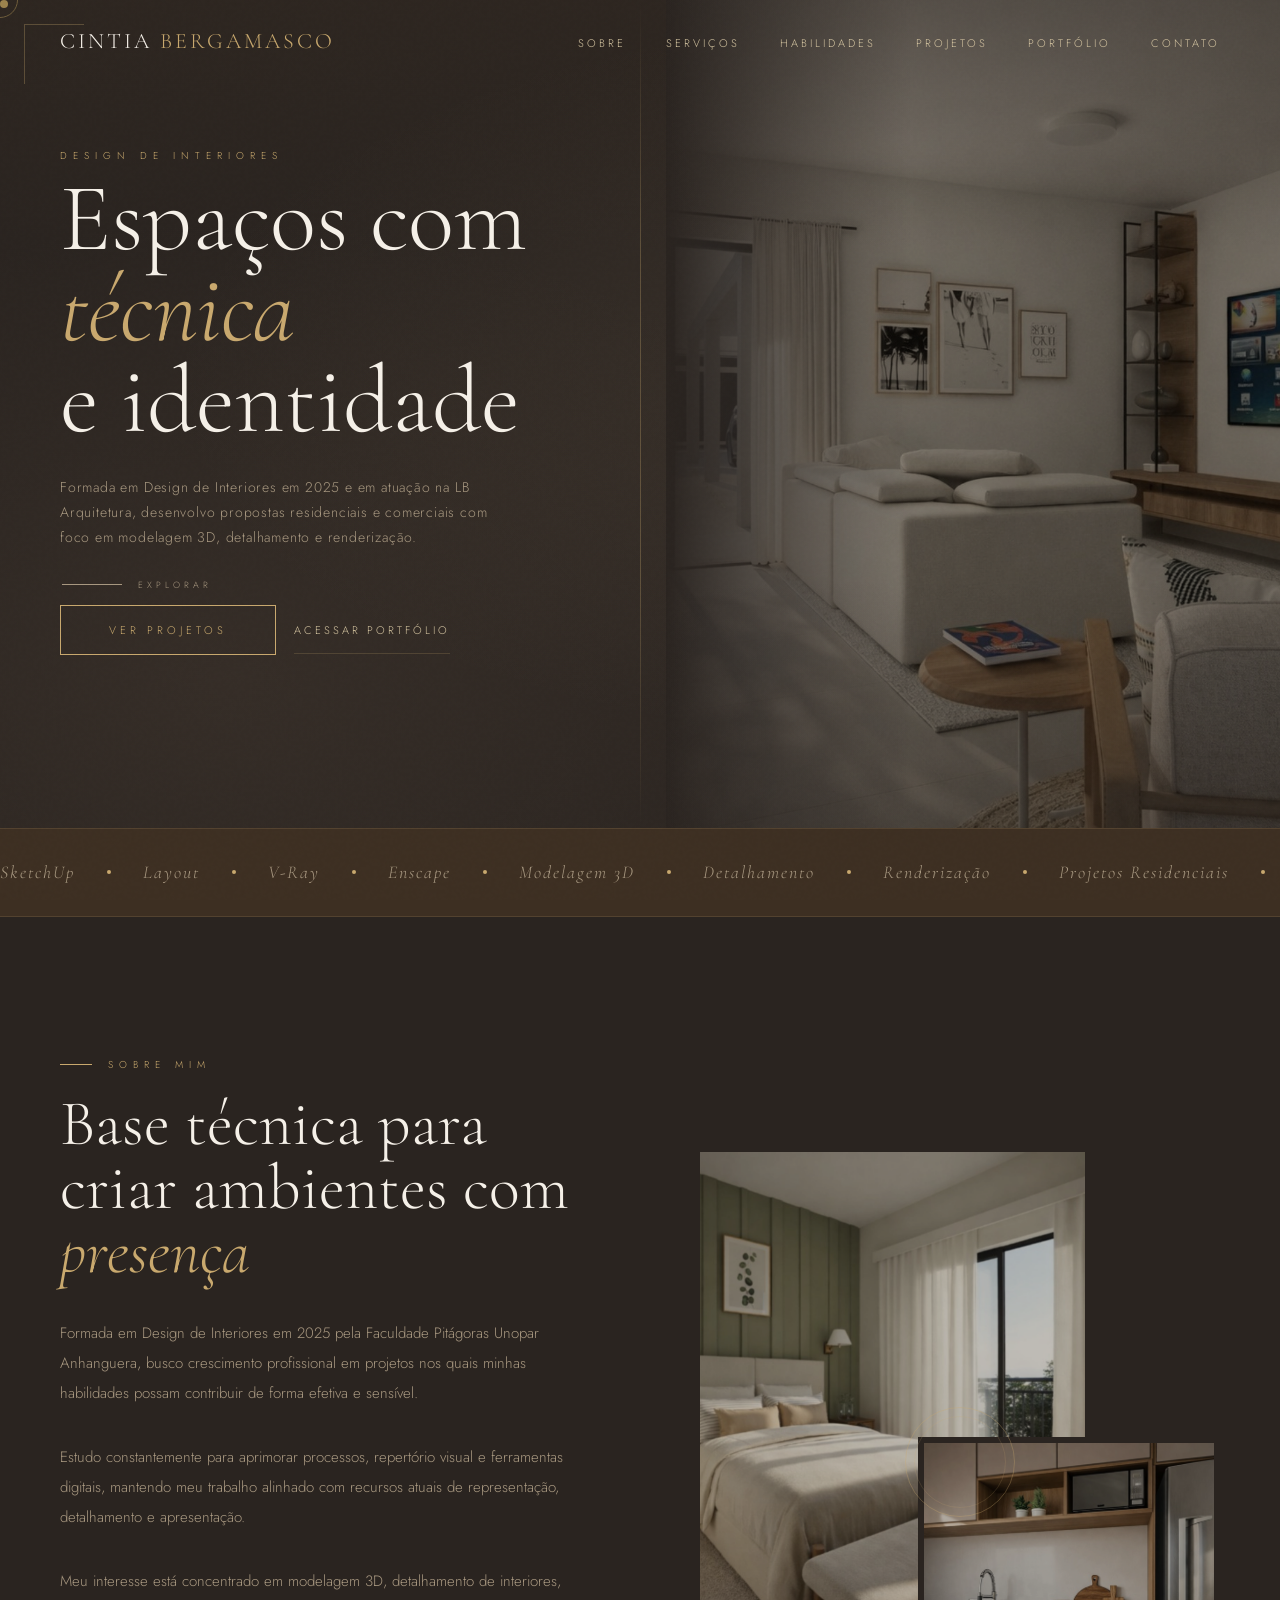
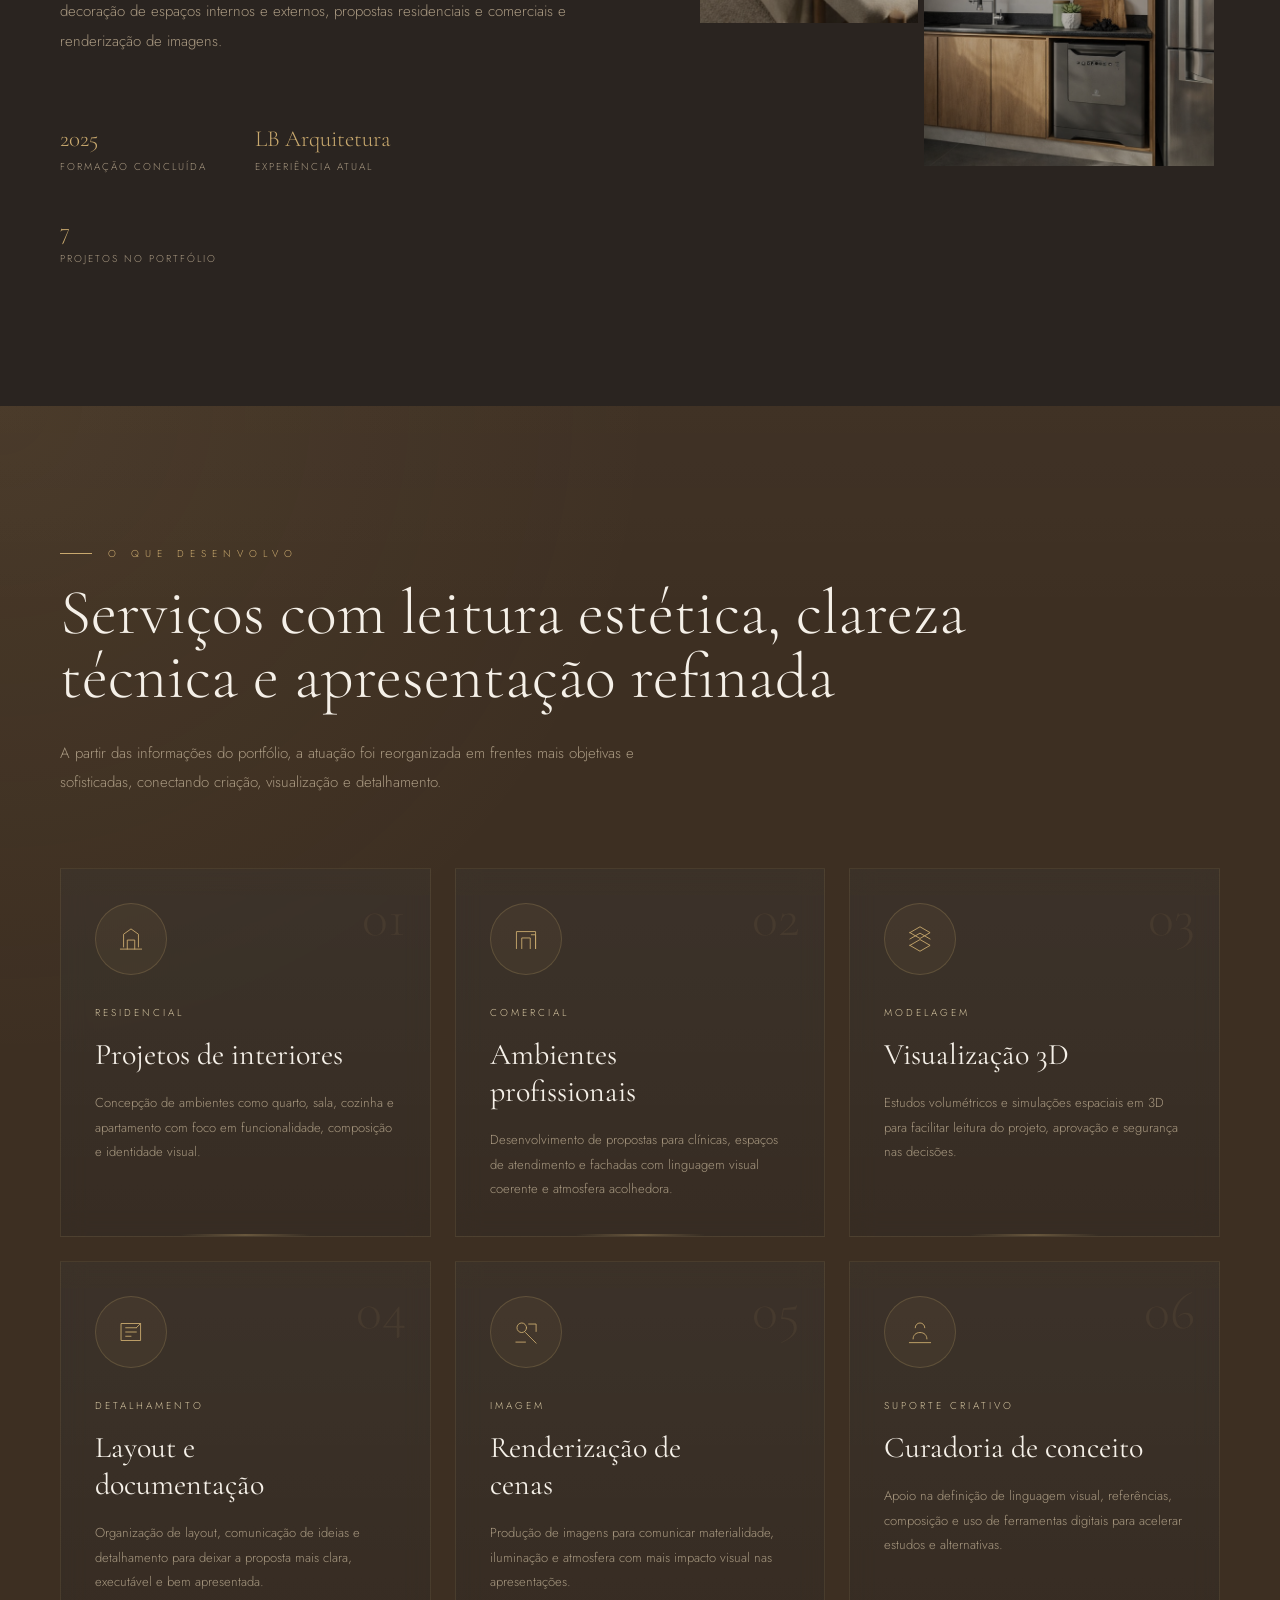
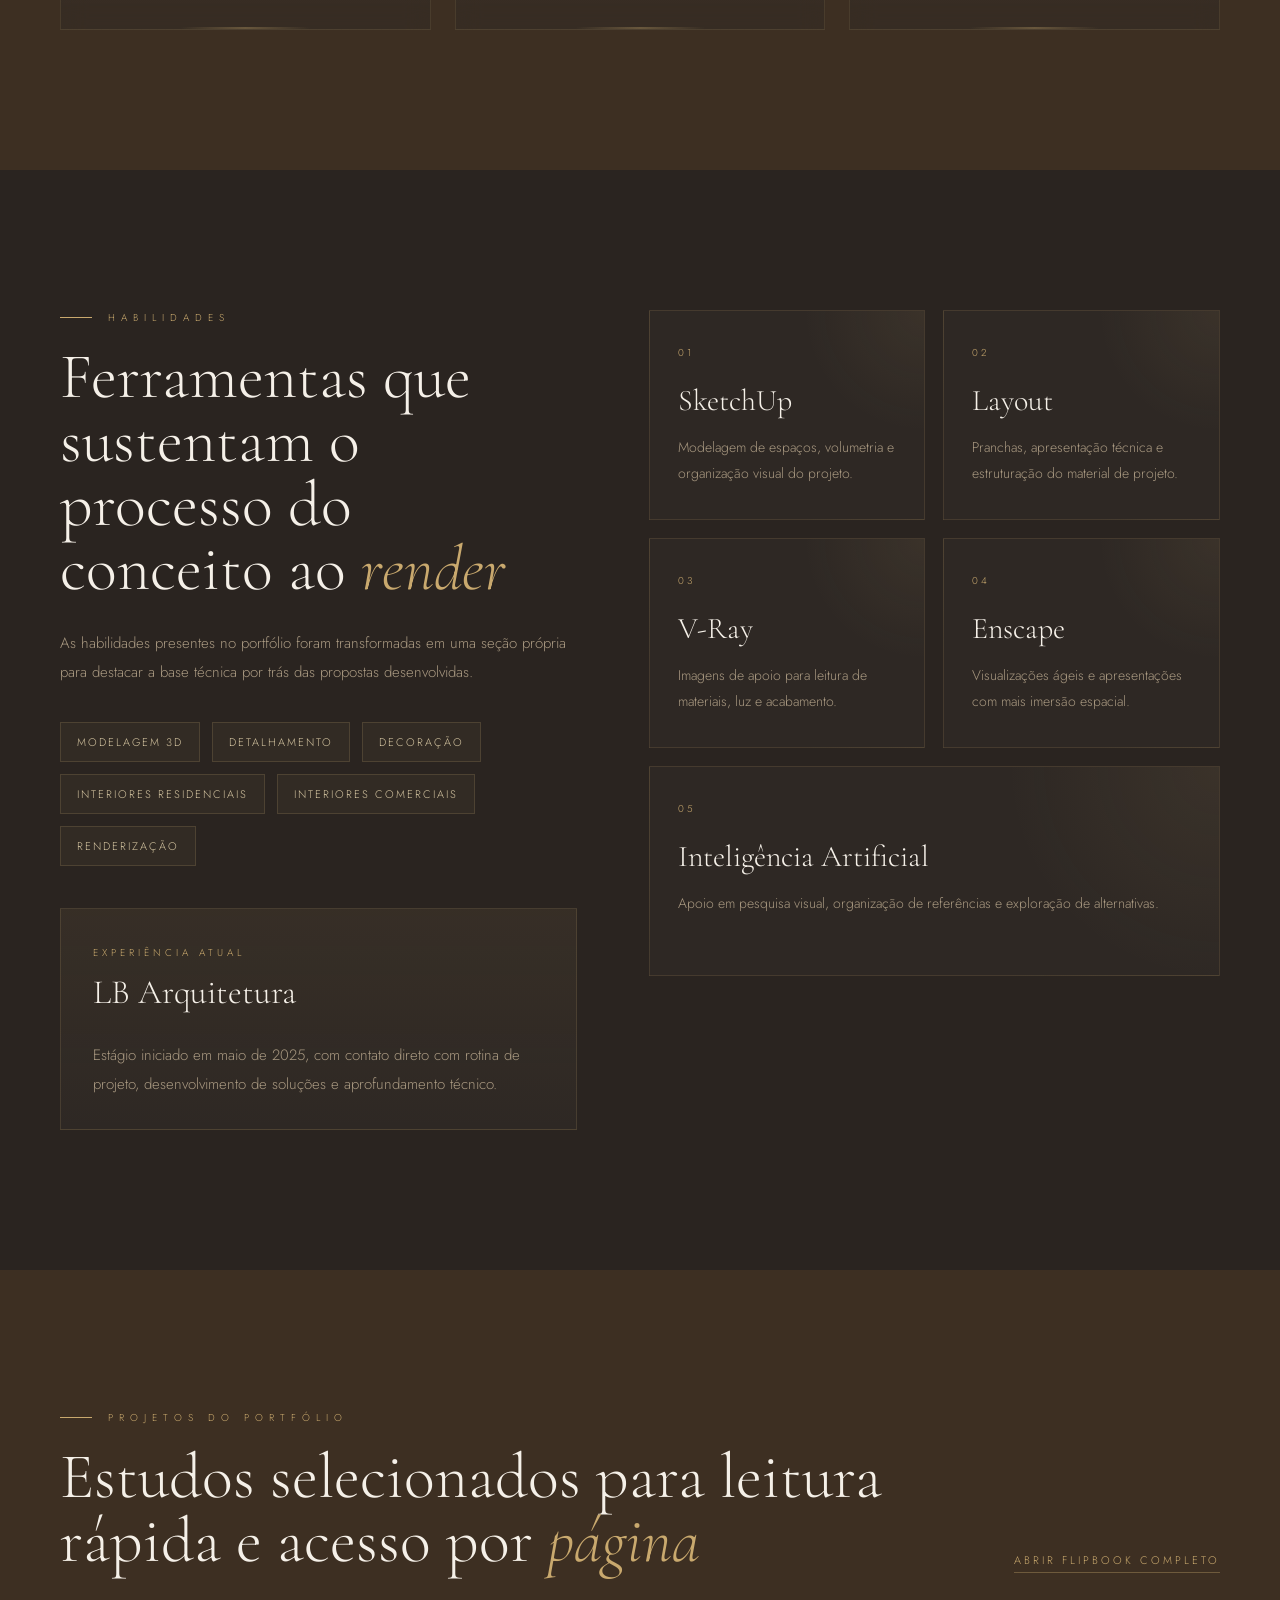
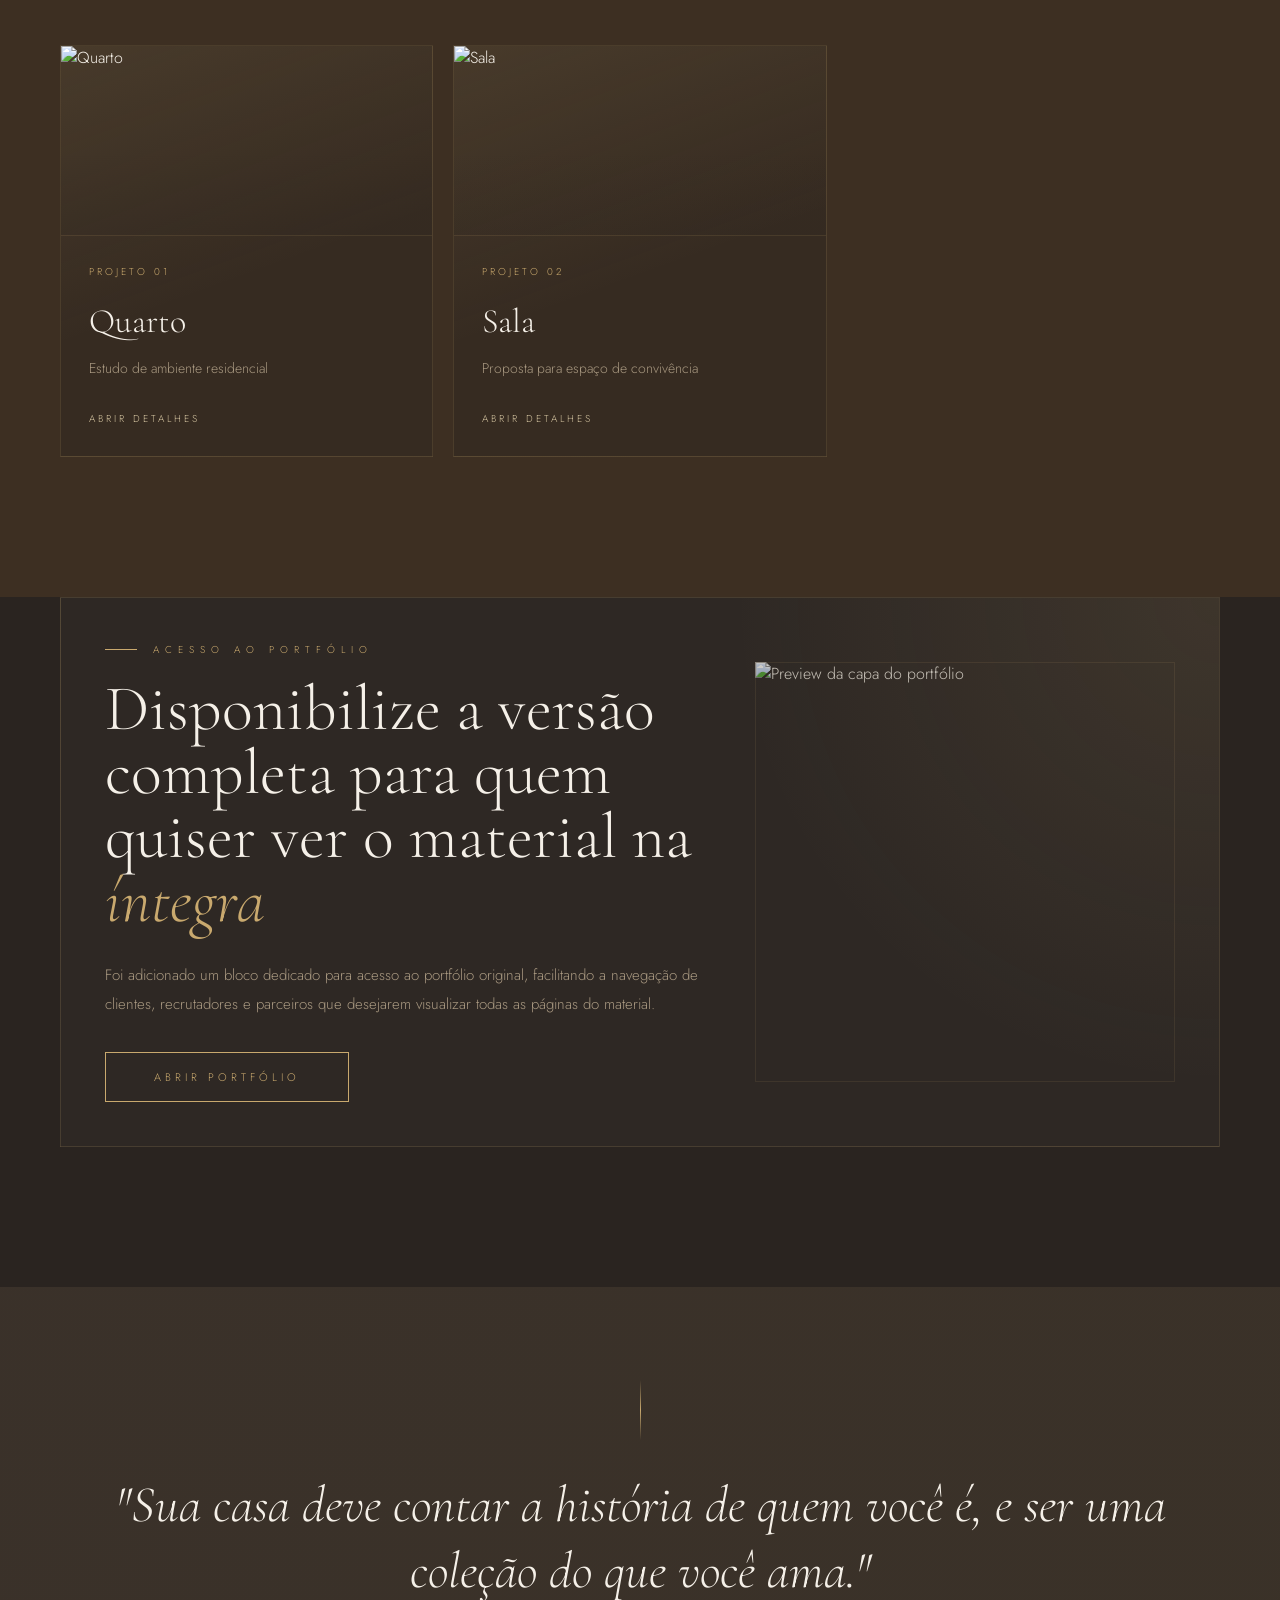
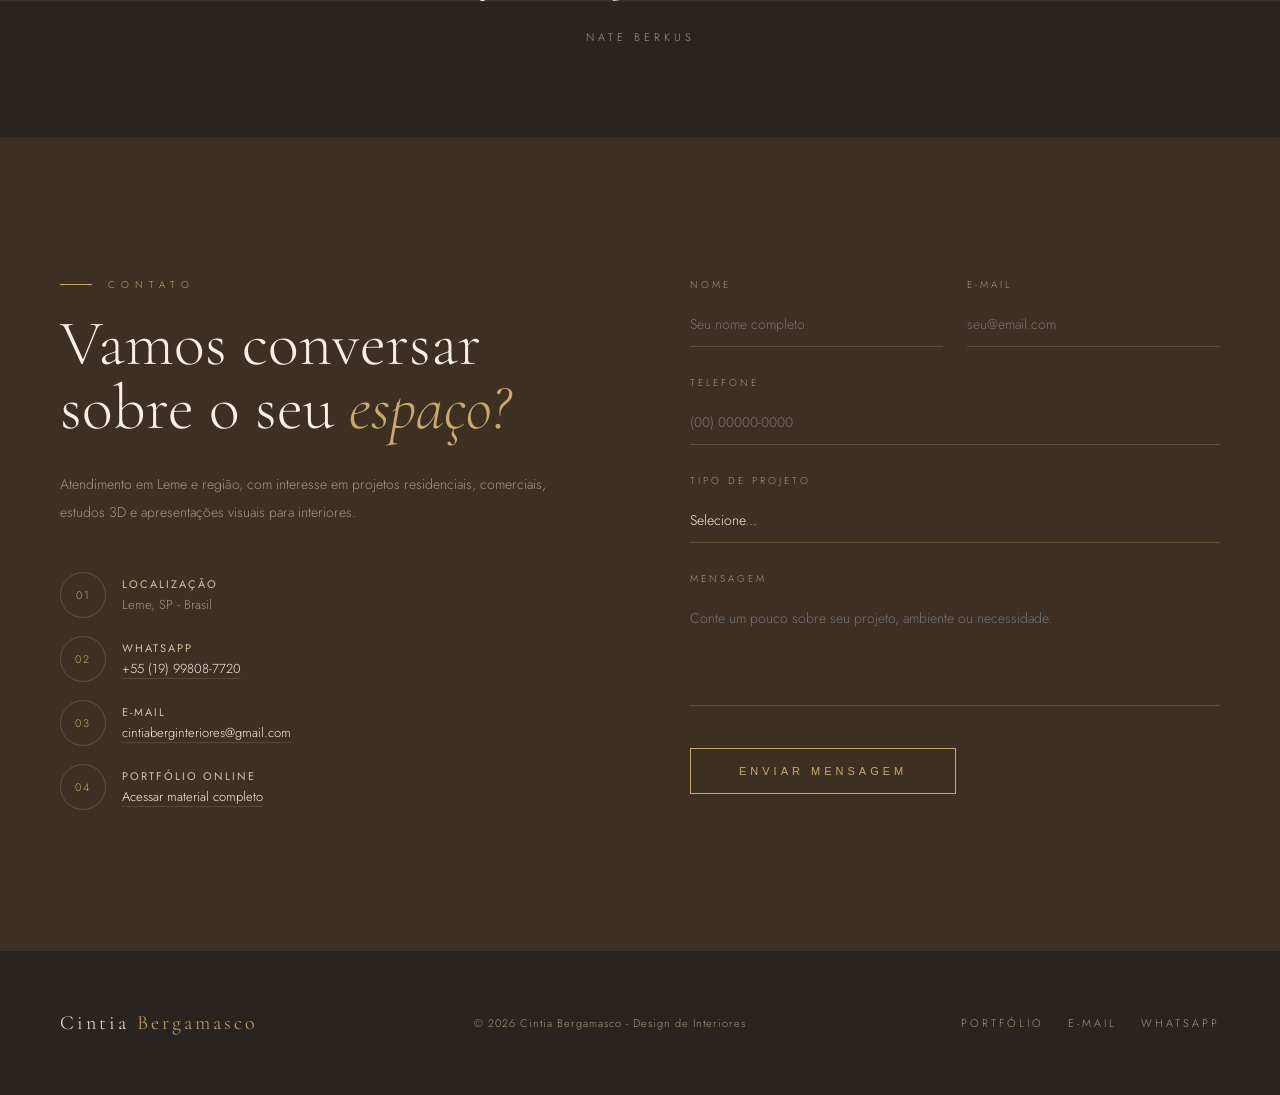
==== commit 6ecc7d99: "dep" ====
--- a/index.html
+++ b/index.html
@@ -245,98 +245,33 @@
 <section class="portfolio" id="portfolio">
   <div class="portfolio-header">
     <div>
-      <p class="section-label reveal">Projetos do Portf&oacute;lio</p>
-      <h2 class="section-title reveal">Estudos selecionados para leitura r&aacute;pida e acesso por <em>p&aacute;gina</em></h2>
+      <p class="section-label reveal">Projetos do Portfólio</p>
+      <h2 class="section-title reveal">Estudos selecionados para leitura rápida e acesso por <em>página</em></h2>
     </div>
     <a href="https://online.fliphtml5.com/kbrbj/rznn/#p=1" class="portfolio-link reveal" target="_blank" rel="noreferrer">Abrir flipbook completo</a>
   </div>
 
-  <div class="project-grid">
-    <a class="project-card reveal" href="https://online.fliphtml5.com/kbrbj/rznn/#p=4" target="_blank" rel="noreferrer">
-      <div class="project-card-media">
-        <img src="https://online.fliphtml5.com/kbrbj/rznn/files/large/cd35dac653d9d420dbb732f9ae761d96.webp" alt="Pr&eacute;via do projeto Quarto">
-      </div>
-      <div class="project-card-body">
-      <span class="project-index">Projeto 01</span>
-      <h3>Quarto</h3>
-      <p>Estudo de ambiente residencial</p>
-      <span class="project-page">Abrir p&aacute;gina 4</span>
-      </div>
-    </a>
-
-    <a class="project-card reveal reveal-delay-1" href="https://online.fliphtml5.com/kbrbj/rznn/#p=6" target="_blank" rel="noreferrer">
-      <div class="project-card-media">
-        <img src="https://online.fliphtml5.com/kbrbj/rznn/files/large/2640ced1c386f5b948d3e2caadd3833a.webp" alt="Pr&eacute;via do projeto Sala">
-      </div>
-      <div class="project-card-body">
-      <span class="project-index">Projeto 02</span>
-      <h3>Sala</h3>
-      <p>Proposta para espa&ccedil;o de conviv&ecirc;ncia</p>
-      <span class="project-page">Abrir p&aacute;gina 6</span>
-      </div>
-    </a>
-
-    <a class="project-card reveal reveal-delay-2" href="https://online.fliphtml5.com/kbrbj/rznn/#p=8" target="_blank" rel="noreferrer">
-      <div class="project-card-media">
-        <img src="https://online.fliphtml5.com/kbrbj/rznn/files/large/ad0eb3b12801e3ba202ff5d751477030.webp" alt="Pr&eacute;via do projeto Cozinha">
-      </div>
-      <div class="project-card-body">
-      <span class="project-index">Projeto 03</span>
-      <h3>Cozinha</h3>
-      <p>Organiza&ccedil;&atilde;o funcional e visual</p>
-      <span class="project-page">Abrir p&aacute;gina 8</span>
-      </div>
-    </a>
-
-    <a class="project-card reveal reveal-delay-1" href="https://online.fliphtml5.com/kbrbj/rznn/#p=10" target="_blank" rel="noreferrer">
-      <div class="project-card-media">
-        <img src="https://online.fliphtml5.com/kbrbj/rznn/files/large/2c38f51ad196c54e61bcde32bf56c33b.webp" alt="Pr&eacute;via do projeto Apartamento">
-      </div>
-      <div class="project-card-body">
-      <span class="project-index">Projeto 04</span>
-      <h3>Apartamento</h3>
-      <p>Leitura integrada do espa&ccedil;o</p>
-      <span class="project-page">Abrir p&aacute;gina 10</span>
-      </div>
-    </a>
-
-    <a class="project-card reveal reveal-delay-2" href="https://online.fliphtml5.com/kbrbj/rznn/#p=12" target="_blank" rel="noreferrer">
-      <div class="project-card-media">
-        <img src="https://online.fliphtml5.com/kbrbj/rznn/files/large/8899cb7cd394c9be6d8c962bfc3b3965.webp" alt="Pr&eacute;via do projeto Cl&iacute;nica de Psicologia">
-      </div>
-      <div class="project-card-body">
-      <span class="project-index">Projeto 05</span>
-      <h3>Cl&iacute;nica de Psicologia</h3>
-      <p>Atmosfera comercial acolhedora</p>
-      <span class="project-page">Abrir p&aacute;gina 12</span>
-      </div>
-    </a>
-
-    <a class="project-card reveal reveal-delay-3" href="https://online.fliphtml5.com/kbrbj/rznn/#p=14" target="_blank" rel="noreferrer">
-      <div class="project-card-media">
-        <img src="https://online.fliphtml5.com/kbrbj/rznn/files/large/98f7479e29edb4dbe41b771e95672249.webp" alt="Pr&eacute;via do projeto Quarto Infantil">
-      </div>
-      <div class="project-card-body">
-      <span class="project-index">Projeto 06</span>
-      <h3>Quarto Infantil</h3>
-      <p>Composi&ccedil;&atilde;o l&uacute;dica e funcional</p>
-      <span class="project-page">Abrir p&aacute;gina 14</span>
-      </div>
-    </a>
-
-    <a class="project-card reveal reveal-delay-2" href="https://online.fliphtml5.com/kbrbj/rznn/#p=16" target="_blank" rel="noreferrer">
-      <div class="project-card-media">
-        <img src="https://online.fliphtml5.com/kbrbj/rznn/files/large/f1f76d2ce6d90da839dc517e8738b5d5.webp" alt="Pr&eacute;via do projeto Fachadas">
-      </div>
-      <div class="project-card-body">
-      <span class="project-index">Projeto 07</span>
-      <h3>Fachadas</h3>
-      <p>Express&atilde;o externa e leitura volum&eacute;trica</p>
-      <span class="project-page">Abrir p&aacute;gina 16</span>
-      </div>
-    </a>
-  </div>
-</section>
+  <!-- Grid populada dinamicamente pelo JavaScript -->
+  <div class="project-grid" id="projectGrid"></div>
+</section>
+
+<!-- Modal de visualização do projeto (já existente, mantido) -->
+<div id="projectModal" class="custom-modal project-view-modal">
+  <div class="modal-content project-card-content">
+    <span class="close-btn project-close-btn">&times;</span>
+    <div class="project-modal-grid">
+      <div class="carousel-container">
+        <img id="mainCarouselImg" src="" alt="Imagem Principal">
+        <div class="thumbnails" id="carouselThumbnails"></div>
+      </div>
+      <div class="project-info-side">
+        <h2 id="modalProjTitle" class="section-title"></h2>
+        <div id="modalProjInfo" class="service-desc" style="color: var(--taupe); line-height: 1.8;"></div>
+        <a id="modalProjLink" href="#" target="_blank" class="hero-cta" style="margin-top: 10px; width: fit-content;">Acessar Link</a>
+      </div>
+    </div>
+  </div>
+</div>
 
 <section class="portfolio-access" id="portfolio-access">
   <div class="portfolio-access-card reveal">
@@ -441,6 +376,57 @@
   </form>
 </section>
 
+<!-- Modal do Painel Admin -->
+<div id="adminModal" class="custom-modal">
+  <div class="modal-content">
+    <span class="close-btn">&times;</span>
+    <h2 class="section-title">Adicionar <em>Projeto</em></h2>
+    <form id="adminForm" style="margin-top: 30px;">
+      <div class="form-group">
+        <label>Título do Bloco (ex: Quarto)</label>
+        <input type="text" id="projTitle" required>
+      </div>
+      <div class="form-group">
+        <label>Descrição Curta (Subtítulo)</label>
+        <input type="text" id="projDesc" required>
+      </div>
+      <div class="form-group">
+        <label>Informações do Ambiente</label>
+        <textarea id="projInfo" required></textarea>
+      </div>
+      <div class="form-group">
+        <label>Link Externo (Opcional)</label>
+        <input type="url" id="projLink" placeholder="https://...">
+      </div>
+      <div class="form-group">
+        <label>URLs das Imagens (Separadas por vírgula)</label>
+        <textarea id="projImages" placeholder="url1.jpg, url2.jpg" required></textarea>
+      </div>
+      <button type="submit" class="form-submit">Criar Bloco</button>
+    </form>
+  </div>
+</div>
+
+<!-- Modal de Visualização do Projeto -->
+<div id="projectModal" class="custom-modal project-view-modal">
+  <div class="modal-content project-card-content">
+    <span class="close-btn project-close-btn">&times;</span>
+    <div class="project-modal-grid">
+      <!-- Lado Esquerdo: Carrossel -->
+      <div class="carousel-container">
+        <img id="mainCarouselImg" src="" alt="Imagem Principal">
+        <div class="thumbnails" id="carouselThumbnails"></div>
+      </div>
+      <!-- Lado Direito: Informações -->
+      <div class="project-info-side">
+        <h2 id="modalProjTitle" class="section-title"></h2>
+        <p id="modalProjInfo" class="service-desc" style="color: var(--taupe); line-height: 1.8;"></p>
+        <a id="modalProjLink" href="#" target="_blank" class="hero-cta" style="margin-top: 10px; width: fit-content;">Acessar Link</a>
+      </div>
+    </div>
+  </div>
+</div>
+
 <footer>
   <div class="footer-logo">Cintia <span>Bergamasco</span></div>
   <p class="footer-copy">&copy; 2026 Cintia Bergamasco - Design de Interiores</p>
--- a/style.css
+++ b/style.css
@@ -1442,3 +1442,155 @@
     justify-content: center;
   }
 }
+
+/* Modais Customizados */
+.custom-modal {
+  display: none;
+  position: fixed;
+  inset: 0;
+  background: rgba(42, 36, 32, 0.85); /* Fundo alinhado com --charcoal */
+  backdrop-filter: blur(12px); /* Efeito de fundo desfocado solicitado */
+  z-index: 1000;
+  align-items: center;
+  justify-content: center;
+}
+
+.modal-content {
+  background: var(--charcoal);
+  border: 1px solid rgba(201, 169, 110, 0.3);
+  padding: 40px;
+  width: 90%;
+  max-width: 500px;
+  position: relative;
+  max-height: 90vh;
+  overflow-y: auto;
+  box-shadow: 0 15px 40px rgba(0,0,0,0.5);
+}
+
+.project-view-modal .modal-content {
+  max-width: 950px;
+  padding: 50px;
+}
+
+.close-btn {
+  position: absolute;
+  top: 15px;
+  right: 25px;
+  font-size: 36px;
+  color: var(--gold);
+  cursor: pointer;
+  transition: color 0.3s;
+  font-family: "Jost", sans-serif;
+}
+
+.close-btn:hover {
+  color: var(--cream);
+}
+
+/* Grid interno do Modal de Projetos */
+.project-modal-grid {
+  display: grid;
+  grid-template-columns: 1.4fr 1fr;
+  gap: 40px;
+  margin-top: 10px;
+}
+
+.carousel-container {
+  display: flex;
+  flex-direction: column;
+  gap: 15px;
+}
+
+#mainCarouselImg {
+  width: 100%;
+  height: 450px;
+  object-fit: cover;
+  border: 1px solid rgba(201, 169, 110, 0.15);
+}
+
+.thumbnails {
+  display: flex;
+  gap: 12px;
+  overflow-x: auto;
+  padding-bottom: 8px;
+}
+
+.thumbnails::-webkit-scrollbar {
+  height: 6px;
+}
+.thumbnails::-webkit-scrollbar-thumb {
+  background: var(--gold);
+  border-radius: 4px;
+}
+
+.thumbnails img {
+  width: 90px;
+  height: 65px;
+  object-fit: cover;
+  cursor: pointer;
+  border: 1px solid transparent;
+  transition: border-color 0.3s, opacity 0.3s;
+  opacity: 0.6;
+}
+
+.thumbnails img:hover, .thumbnails img.active {
+  border-color: var(--gold);
+  opacity: 1;
+}
+
+.project-info-side {
+  display: flex;
+  flex-direction: column;
+  gap: 20px;
+}
+
+@media (max-width: 900px) {
+  .project-modal-grid {
+    grid-template-columns: 1fr;
+  }
+  #mainCarouselImg {
+    height: 300px;
+  }
+  .project-view-modal .modal-content {
+    padding: 30px 20px;
+  }
+}
+
+/* --- Modais e carrossel (mantido) --- */
+
+/* Ajuste para remover barra de rolagem do modal de detalhes */
+.project-view-modal .modal-content {
+  max-width: 950px;
+  padding: 50px;
+  overflow-y: auto;
+  scrollbar-width: none; /* Firefox */
+  -ms-overflow-style: none; /* IE/Edge */
+}
+.project-view-modal .modal-content::-webkit-scrollbar {
+  display: none; /* Chrome/Safari */
+}
+
+/* Garantir que o conteúdo caiba sem scroll vertical excessivo */
+.project-modal-grid {
+  display: grid;
+  grid-template-columns: 1.4fr 1fr;
+  gap: 40px;
+  margin-top: 10px;
+  max-height: 70vh;
+}
+
+/* Ajustes responsivos */
+@media (max-width: 900px) {
+  .project-modal-grid {
+    grid-template-columns: 1fr;
+    max-height: none;
+  }
+  #mainCarouselImg {
+    height: 300px;
+  }
+  .project-view-modal .modal-content {
+    padding: 30px 20px;
+  }
+}
+
+/* Estilos para o admin (serão incluídos no admin.html via <style>) */
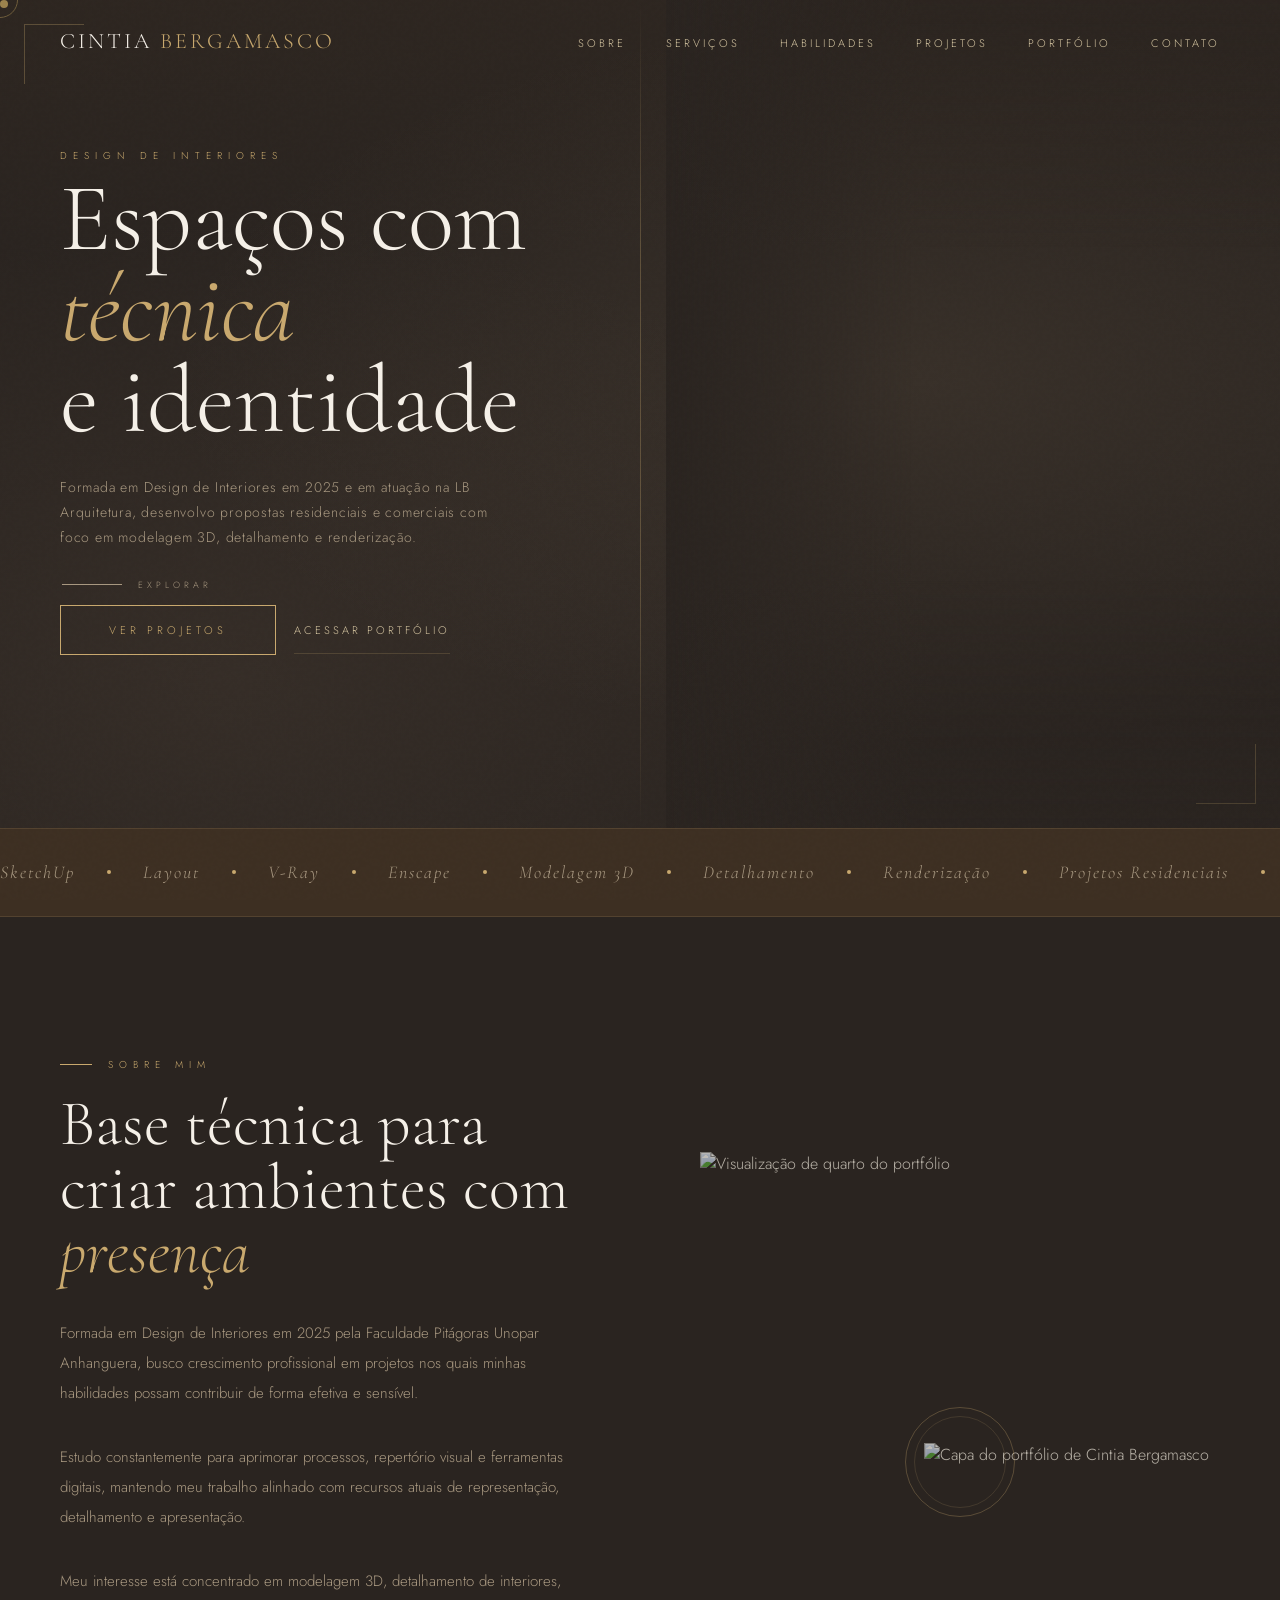
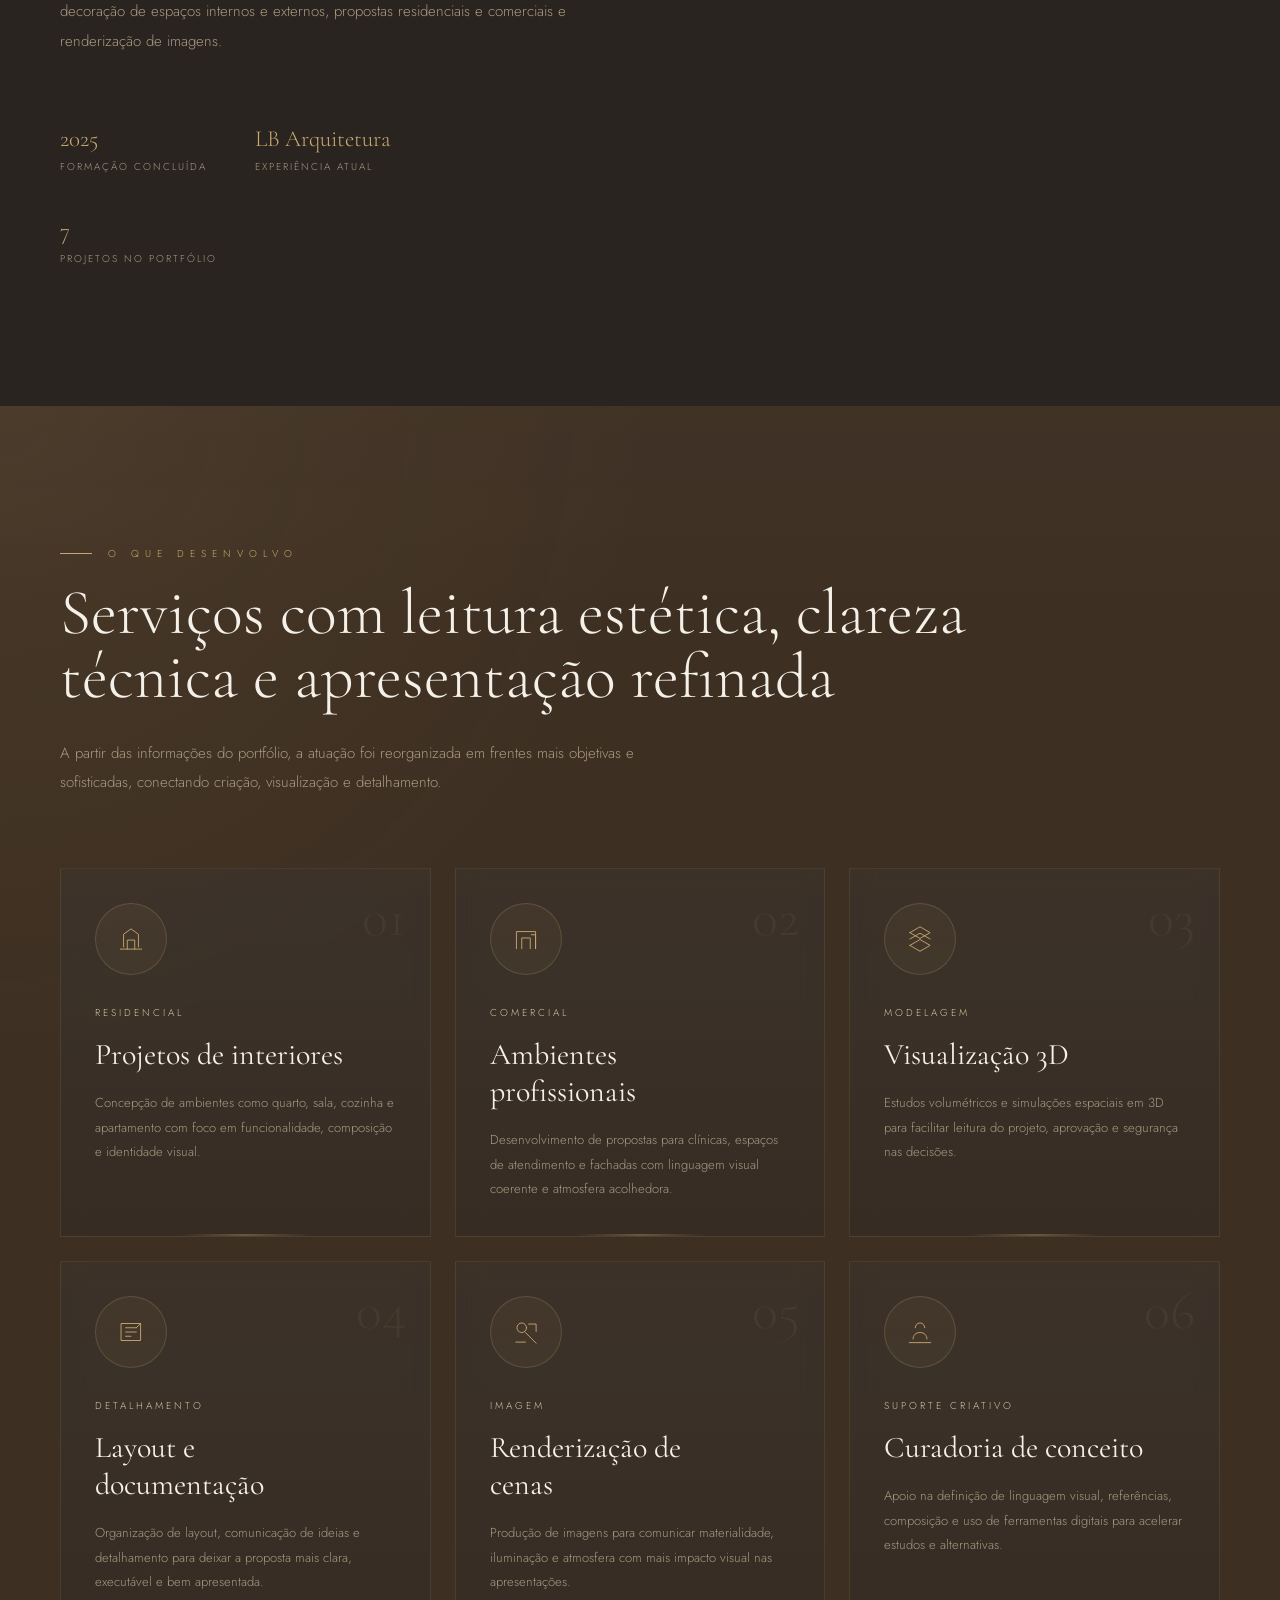
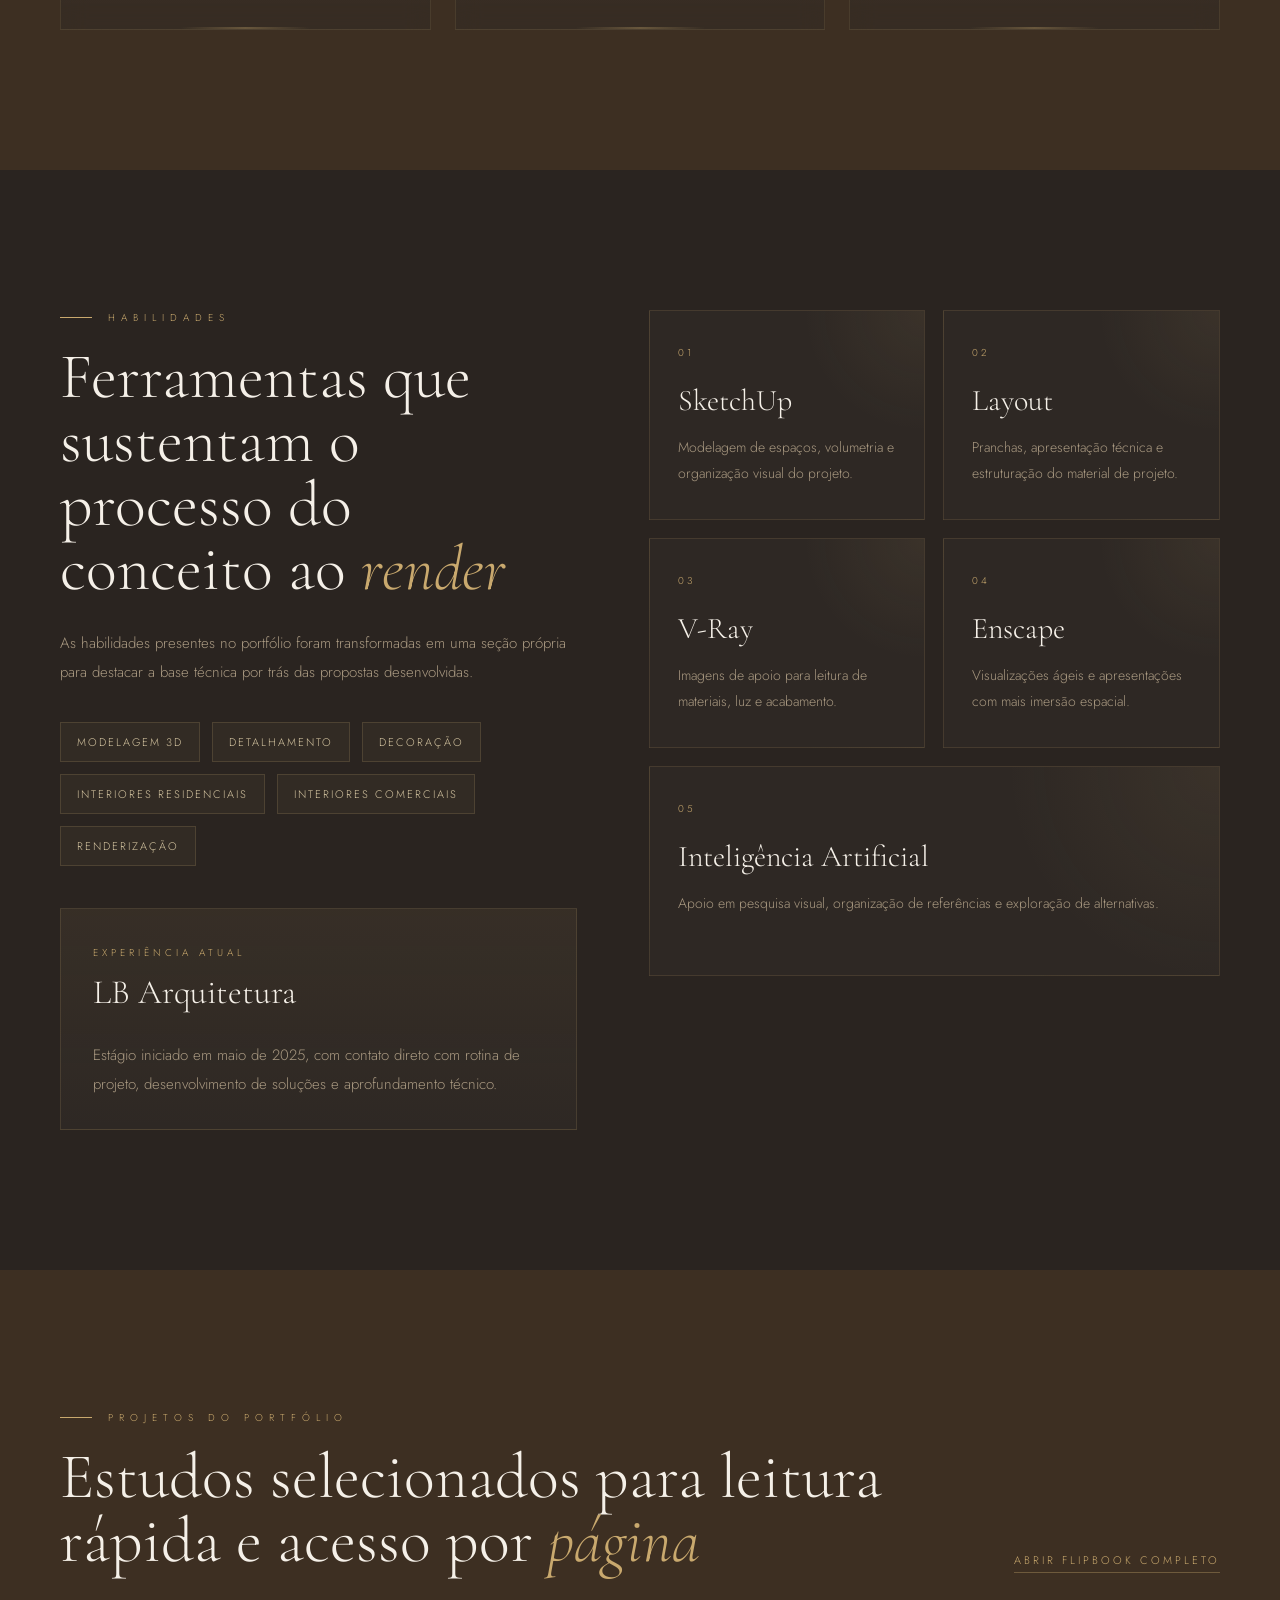
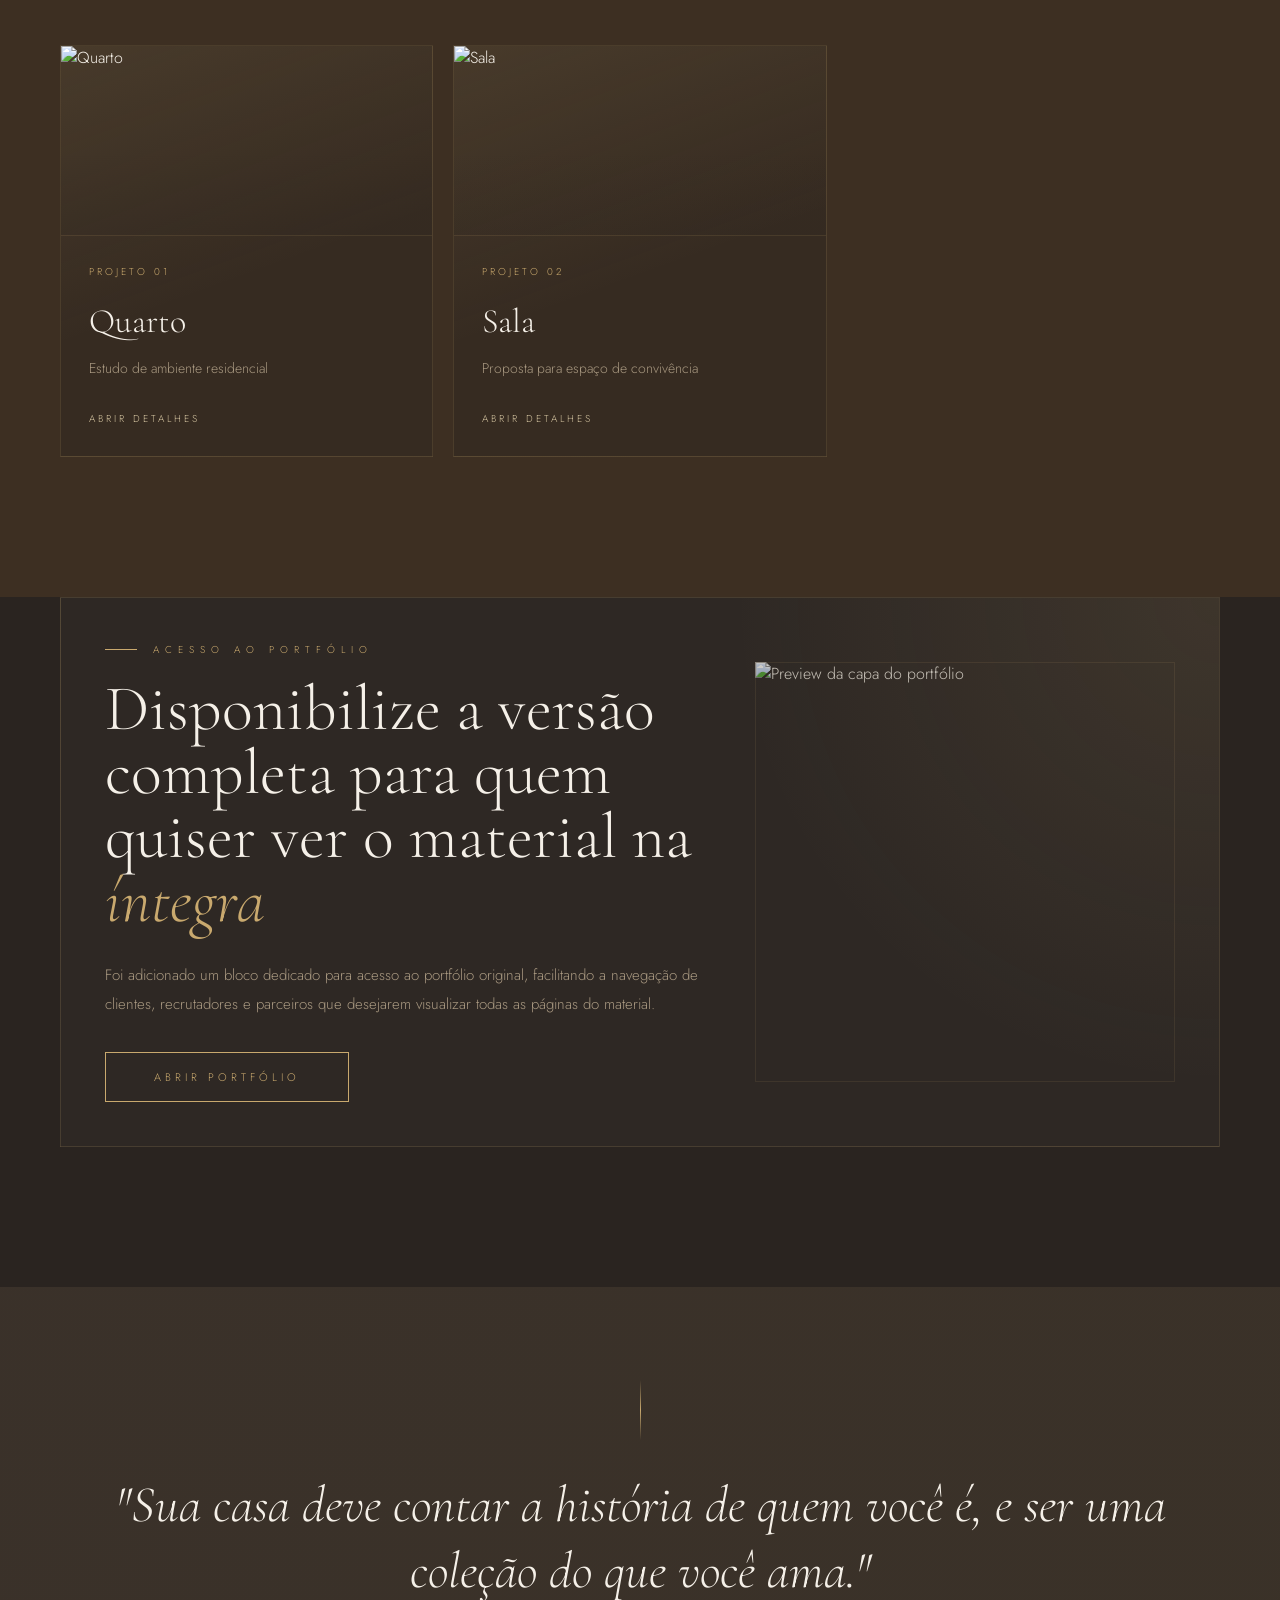
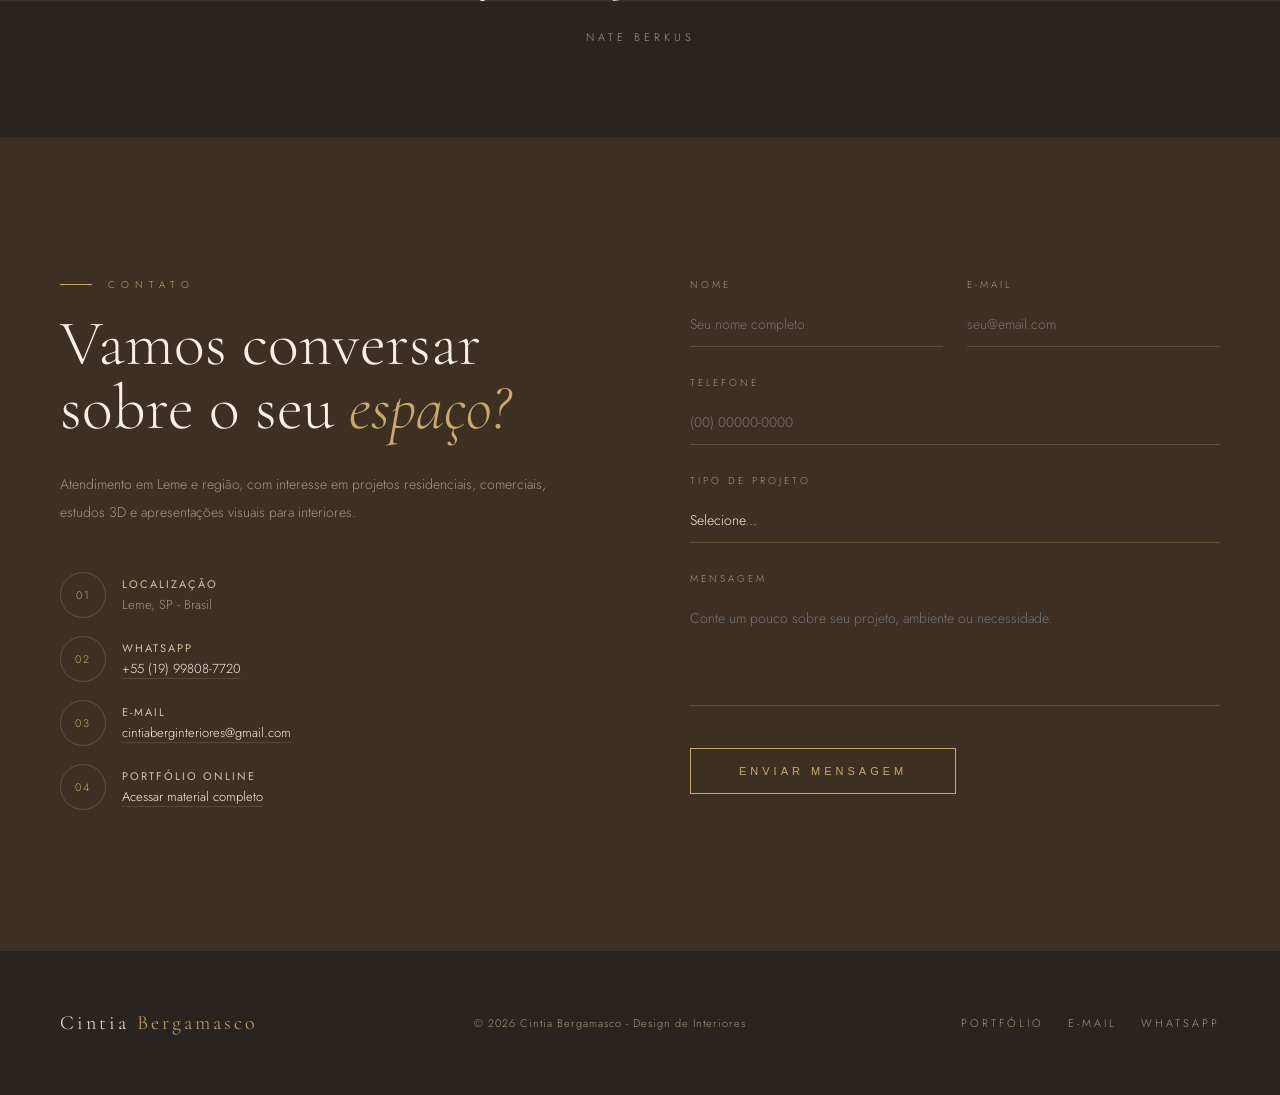
==== commit 05cbd984: "Link" ====
--- a/index.html
+++ b/index.html
@@ -4,6 +4,7 @@
 <meta charset="UTF-8">
 <meta name="viewport" content="width=device-width, initial-scale=1.0">
 <title>Cintia Bergamasco - Design de Interiores</title>
+<script src="https://cdn.jsdelivr.net/npm/@supabase/supabase-js@2"></script>
 <link href="https://fonts.googleapis.com/css2?family=Cormorant+Garamond:ital,wght@0,300;0,400;0,600;1,300;1,400&family=Jost:wght@200;300;400;500&display=swap" rel="stylesheet">
 <link rel="stylesheet" href="style.css">
 </head>
@@ -23,6 +24,65 @@
     <li><a href="#contato">Contato</a></li>
   </ul>
 </nav>
+
+<!-- ===== ADMIN PANEL (oculto inicialmente) ===== -->
+<section id="adminPanel" style="display:none; background:var(--deep); padding:60px 40px; border-bottom:2px solid var(--gold);">
+  <div class="admin-container" style="max-width:1400px; margin:0 auto;">
+    <h2 style="font-family:'Cormorant Garamond',serif; font-weight:300; color:var(--gold); font-size:2.5rem; margin-bottom:10px;">🛠️ Administração – Projetos</h2>
+    <p style="color:var(--taupe); margin-bottom:30px;">Gerencie os blocos do portfólio. As alterações são salvas na nuvem.</p>
+
+    <div style="display:grid; grid-template-columns:1fr 1.2fr; gap:40px;">
+      <!-- Lista de projetos -->
+      <div>
+        <h3 style="font-family:'Cormorant Garamond',serif; font-weight:300; color:var(--cream); margin-bottom:15px;">Projetos existentes</h3>
+        <div id="projectList" style="background:rgba(255,255,255,0.03); border:1px solid var(--line); padding:20px; max-height:60vh; overflow-y:auto;"></div>
+        <button id="btnNew" style="margin-top:15px; padding:12px 24px; border:1px solid var(--gold); background:transparent; color:var(--gold); font-size:0.75rem; letter-spacing:3px; text-transform:uppercase; cursor:pointer; transition:0.3s;">+ Criar Novo</button>
+      </div>
+
+      <!-- Formulário -->
+      <div style="background:rgba(255,255,255,0.03); border:1px solid var(--line); padding:30px;">
+        <h3 id="formTitle" style="font-family:'Cormorant Garamond',serif; font-weight:300; color:var(--gold); font-size:1.8rem; margin-bottom:20px;">Novo Projeto</h3>
+        <form id="adminForm">
+          <input type="hidden" id="editId" value="">
+
+          <div class="form-group">
+            <label>Título</label>
+            <input type="text" id="projTitle" required>
+          </div>
+          <div class="form-group">
+            <label>Descrição curta (subtítulo)</label>
+            <input type="text" id="projDesc" required>
+          </div>
+          <div class="form-group">
+            <label>Informações detalhadas (suporta HTML)</label>
+            <textarea id="projInfo" rows="4"></textarea>
+          </div>
+          <div class="form-group">
+            <label>Link externo (opcional)</label>
+            <input type="url" id="projLink" placeholder="https://...">
+          </div>
+
+          <!-- Imagens -->
+          <div class="form-group">
+            <label>Imagens do projeto</label>
+            <div id="uploadArea" style="border:1px dashed var(--line); padding:20px; text-align:center; cursor:pointer; transition:border-color 0.3s;">
+              <p>Clique para selecionar imagens (múltiplas)</p>
+              <input type="file" id="fileInput" accept="image/*" multiple style="display:none;">
+            </div>
+            <div id="imagePreviewList" style="display:flex; flex-direction:column; gap:12px; margin-top:15px;"></div>
+          </div>
+
+          <div style="display:flex; gap:16px; margin-top:10px; flex-wrap:wrap;">
+            <button type="submit" class="form-submit" id="saveBtn" style="padding:12px 32px;">Salvar Projeto</button>
+            <button type="button" id="previewBtn" style="padding:12px 32px; border:1px solid var(--taupe); background:transparent; color:var(--taupe); font-size:0.75rem; letter-spacing:3px; text-transform:uppercase; cursor:pointer;">Visualizar Prévia</button>
+            <button type="button" id="cancelBtn" style="display:none; padding:12px 32px; border:1px solid #b8956a; background:transparent; color:#b8956a; font-size:0.75rem; letter-spacing:3px; text-transform:uppercase; cursor:pointer;">Cancelar</button>
+          </div>
+          <div id="statusMsg" style="margin-top:15px; padding:10px; border:1px solid var(--gold); color:var(--gold); display:none;"></div>
+        </form>
+      </div>
+    </div>
+  </div>
+</section>
 
 <section class="hero" id="hero">
   <div class="hero-bg"></div>
@@ -242,6 +302,7 @@
   </div>
 </section>
 
+<!-- ===== SEÇÃO PORTFÓLIO (dinâmica) ===== -->
 <section class="portfolio" id="portfolio">
   <div class="portfolio-header">
     <div>
@@ -251,40 +312,23 @@
     <a href="https://online.fliphtml5.com/kbrbj/rznn/#p=1" class="portfolio-link reveal" target="_blank" rel="noreferrer">Abrir flipbook completo</a>
   </div>
 
-  <!-- Grid populada dinamicamente pelo JavaScript -->
   <div class="project-grid" id="projectGrid"></div>
-</section>
-
-<!-- Modal de visualização do projeto (já existente, mantido) -->
-<div id="projectModal" class="custom-modal project-view-modal">
-  <div class="modal-content project-card-content">
-    <span class="close-btn project-close-btn">&times;</span>
-    <div class="project-modal-grid">
-      <div class="carousel-container">
-        <img id="mainCarouselImg" src="" alt="Imagem Principal">
-        <div class="thumbnails" id="carouselThumbnails"></div>
-      </div>
-      <div class="project-info-side">
-        <h2 id="modalProjTitle" class="section-title"></h2>
-        <div id="modalProjInfo" class="service-desc" style="color: var(--taupe); line-height: 1.8;"></div>
-        <a id="modalProjLink" href="#" target="_blank" class="hero-cta" style="margin-top: 10px; width: fit-content;">Acessar Link</a>
-      </div>
-    </div>
-  </div>
-</div>
-
+
+</section>
+
+<!-- Seção de acesso ao portfólio (mantida) -->
 <section class="portfolio-access" id="portfolio-access">
   <div class="portfolio-access-card reveal">
     <div class="portfolio-access-copy">
-      <p class="section-label">Acesso ao Portf&oacute;lio</p>
-      <h2 class="section-title">Disponibilize a vers&atilde;o completa para quem quiser ver o material na <em>&iacute;ntegra</em></h2>
-      <p>Foi adicionado um bloco dedicado para acesso ao portf&oacute;lio original, facilitando a navega&ccedil;&atilde;o de clientes, recrutadores e parceiros que desejarem visualizar todas as p&aacute;ginas do material.</p>
+      <p class="section-label">Acesso ao Portfólio</p>
+      <h2 class="section-title">Disponibilize a versão completa para quem quiser ver o material na <em>íntegra</em></h2>
+      <p>Foi adicionado um bloco dedicado para acesso ao portfólio original, facilitando a navegação de clientes, recrutadores e parceiros que desejarem visualizar todas as páginas do material.</p>
       <div class="portfolio-access-actions">
-        <a href="https://online.fliphtml5.com/kbrbj/rznn/#p=1" target="_blank" rel="noreferrer" class="hero-cta">Abrir Portf&oacute;lio</a>
+        <a href="https://online.fliphtml5.com/kbrbj/rznn/#p=1" target="_blank" rel="noreferrer" class="hero-cta">Abrir Portfólio</a>
       </div>
     </div>
     <div class="portfolio-access-preview">
-      <img src="https://online.fliphtml5.com/kbrbj/rznn/files/large/28ecaf6d7c5b118c791d10b07eaf3238.webp?1774227272" alt="Preview da capa do portf&oacute;lio">
+      <img src="https://online.fliphtml5.com/kbrbj/rznn/files/large/28ecaf6d7c5b118c791d10b07eaf3238.webp?1774227272" alt="Preview da capa do portfólio">
     </div>
   </div>
 </section>
@@ -407,21 +451,22 @@
   </div>
 </div>
 
-<!-- Modal de Visualização do Projeto -->
+<!-- ===== MODAL DE VISUALIZAÇÃO DO PROJETO ===== -->
 <div id="projectModal" class="custom-modal project-view-modal">
   <div class="modal-content project-card-content">
     <span class="close-btn project-close-btn">&times;</span>
     <div class="project-modal-grid">
-      <!-- Lado Esquerdo: Carrossel -->
+
       <div class="carousel-container">
         <img id="mainCarouselImg" src="" alt="Imagem Principal">
         <div class="thumbnails" id="carouselThumbnails"></div>
       </div>
-      <!-- Lado Direito: Informações -->
+
       <div class="project-info-side">
         <h2 id="modalProjTitle" class="section-title"></h2>
-        <p id="modalProjInfo" class="service-desc" style="color: var(--taupe); line-height: 1.8;"></p>
-        <a id="modalProjLink" href="#" target="_blank" class="hero-cta" style="margin-top: 10px; width: fit-content;">Acessar Link</a>
+        <div id="modalProjInfo" class="service-desc" style="color: var(--taupe); line-height: 1.8;"></div>
+        <div id="modalImageDesc" style="margin-top:20px; color:var(--cream); font-size:0.95rem; line-height:1.6; border-top:1px solid rgba(201,169,110,0.15); padding-top:15px;"></div>
+        <a id="modalProjLink" href="#" target="_blank" class="hero-cta" style="margin-top:10px; width:fit-content;">Acessar Link</a>
       </div>
     </div>
   </div>
--- a/style.css
+++ b/style.css
@@ -1594,3 +1594,158 @@
 }
 
 /* Estilos para o admin (serão incluídos no admin.html via <style>) */
+
+/* ===== Admin Panel ===== */
+#adminPanel .form-group {
+  margin-bottom: 22px;
+}
+#adminPanel .form-group label {
+  display: block;
+  font-size: 0.75rem;
+  letter-spacing: 2px;
+  text-transform: uppercase;
+  color: var(--taupe);
+  margin-bottom: 6px;
+}
+#adminPanel .form-group input,
+#adminPanel .form-group textarea {
+  width: 100%;
+  background: transparent;
+  border: none;
+  border-bottom: 1px solid var(--line);
+  padding: 10px 0;
+  color: var(--cream);
+  font-family: "Jost", sans-serif;
+  font-size: 1rem;
+  font-weight: 300;
+  outline: none;
+  transition: border-color 0.3s;
+}
+#adminPanel .form-group input:focus,
+#adminPanel .form-group textarea:focus {
+  border-color: var(--gold);
+}
+#adminPanel .form-group textarea {
+  resize: vertical;
+  min-height: 80px;
+}
+#adminPanel #uploadArea {
+  border: 1px dashed var(--line);
+  padding: 20px;
+  text-align: center;
+  cursor: pointer;
+  transition: border-color 0.3s;
+}
+#adminPanel #uploadArea:hover {
+  border-color: var(--gold);
+}
+#adminPanel .image-preview-item {
+  display: flex;
+  align-items: center;
+  gap: 15px;
+  background: rgba(255,255,255,0.04);
+  padding: 10px;
+  border: 1px solid var(--line);
+}
+#adminPanel .image-preview-item img {
+  width: 60px;
+  height: 60px;
+  object-fit: cover;
+  border-radius: 4px;
+}
+#adminPanel .image-preview-item .desc-field {
+  flex: 1;
+}
+#adminPanel .image-preview-item .desc-field textarea {
+  width: 100%;
+  background: transparent;
+  border: 1px solid var(--line);
+  padding: 6px;
+  color: var(--cream);
+  font-family: "Jost", sans-serif;
+  font-size: 0.85rem;
+  resize: vertical;
+  min-height: 50px;
+}
+#adminPanel .image-preview-item .remove-img {
+  background: transparent;
+  border: none;
+  color: #b8956a;
+  font-size: 1.2rem;
+  cursor: pointer;
+  padding: 0 8px;
+}
+#projectList .project-item {
+  display: flex;
+  justify-content: space-between;
+  align-items: center;
+  padding: 12px 0;
+  border-bottom: 1px solid var(--line);
+}
+#projectList .project-item:last-child { border-bottom: none; }
+#projectList .project-item .info {
+  display: flex;
+  flex-direction: column;
+}
+#projectList .project-item .title {
+  font-family: "Cormorant Garamond", serif;
+  font-size: 1.2rem;
+  color: var(--cream);
+}
+#projectList .project-item .desc {
+  font-size: 0.85rem;
+  color: var(--taupe);
+}
+#projectList .project-item .actions button {
+  background: transparent;
+  border: 1px solid var(--gold);
+  color: var(--gold);
+  padding: 4px 12px;
+  margin-left: 8px;
+  font-size: 0.7rem;
+  letter-spacing: 1px;
+  text-transform: uppercase;
+  cursor: pointer;
+  transition: 0.3s;
+  font-family: "Jost", sans-serif;
+}
+#projectList .project-item .actions button:hover {
+  background: var(--gold);
+  color: var(--charcoal);
+}
+#projectList .project-item .actions button.delete {
+  border-color: #b8956a;
+  color: #b8956a;
+}
+#projectList .project-item .actions button.delete:hover {
+  background: #b8956a;
+  color: var(--charcoal);
+}
+
+/* ===== Modal de visualização - sem scrollbar ===== */
+.project-view-modal .modal-content {
+  max-width: 950px;
+  padding: 50px;
+  overflow-y: auto;
+  scrollbar-width: none; /* Firefox */
+  -ms-overflow-style: none; /* IE/Edge */
+}
+.project-view-modal .modal-content::-webkit-scrollbar {
+  display: none; /* Chrome/Safari */
+}
+
+.project-modal-grid {
+  display: grid;
+  grid-template-columns: 1.4fr 1fr;
+  gap: 40px;
+  margin-top: 10px;
+  max-height: 70vh;
+}
+@media (max-width: 900px) {
+  .project-modal-grid {
+    grid-template-columns: 1fr;
+    max-height: none;
+  }
+  #mainCarouselImg { height: 300px; }
+  .project-view-modal .modal-content { padding: 30px 20px; }
+}
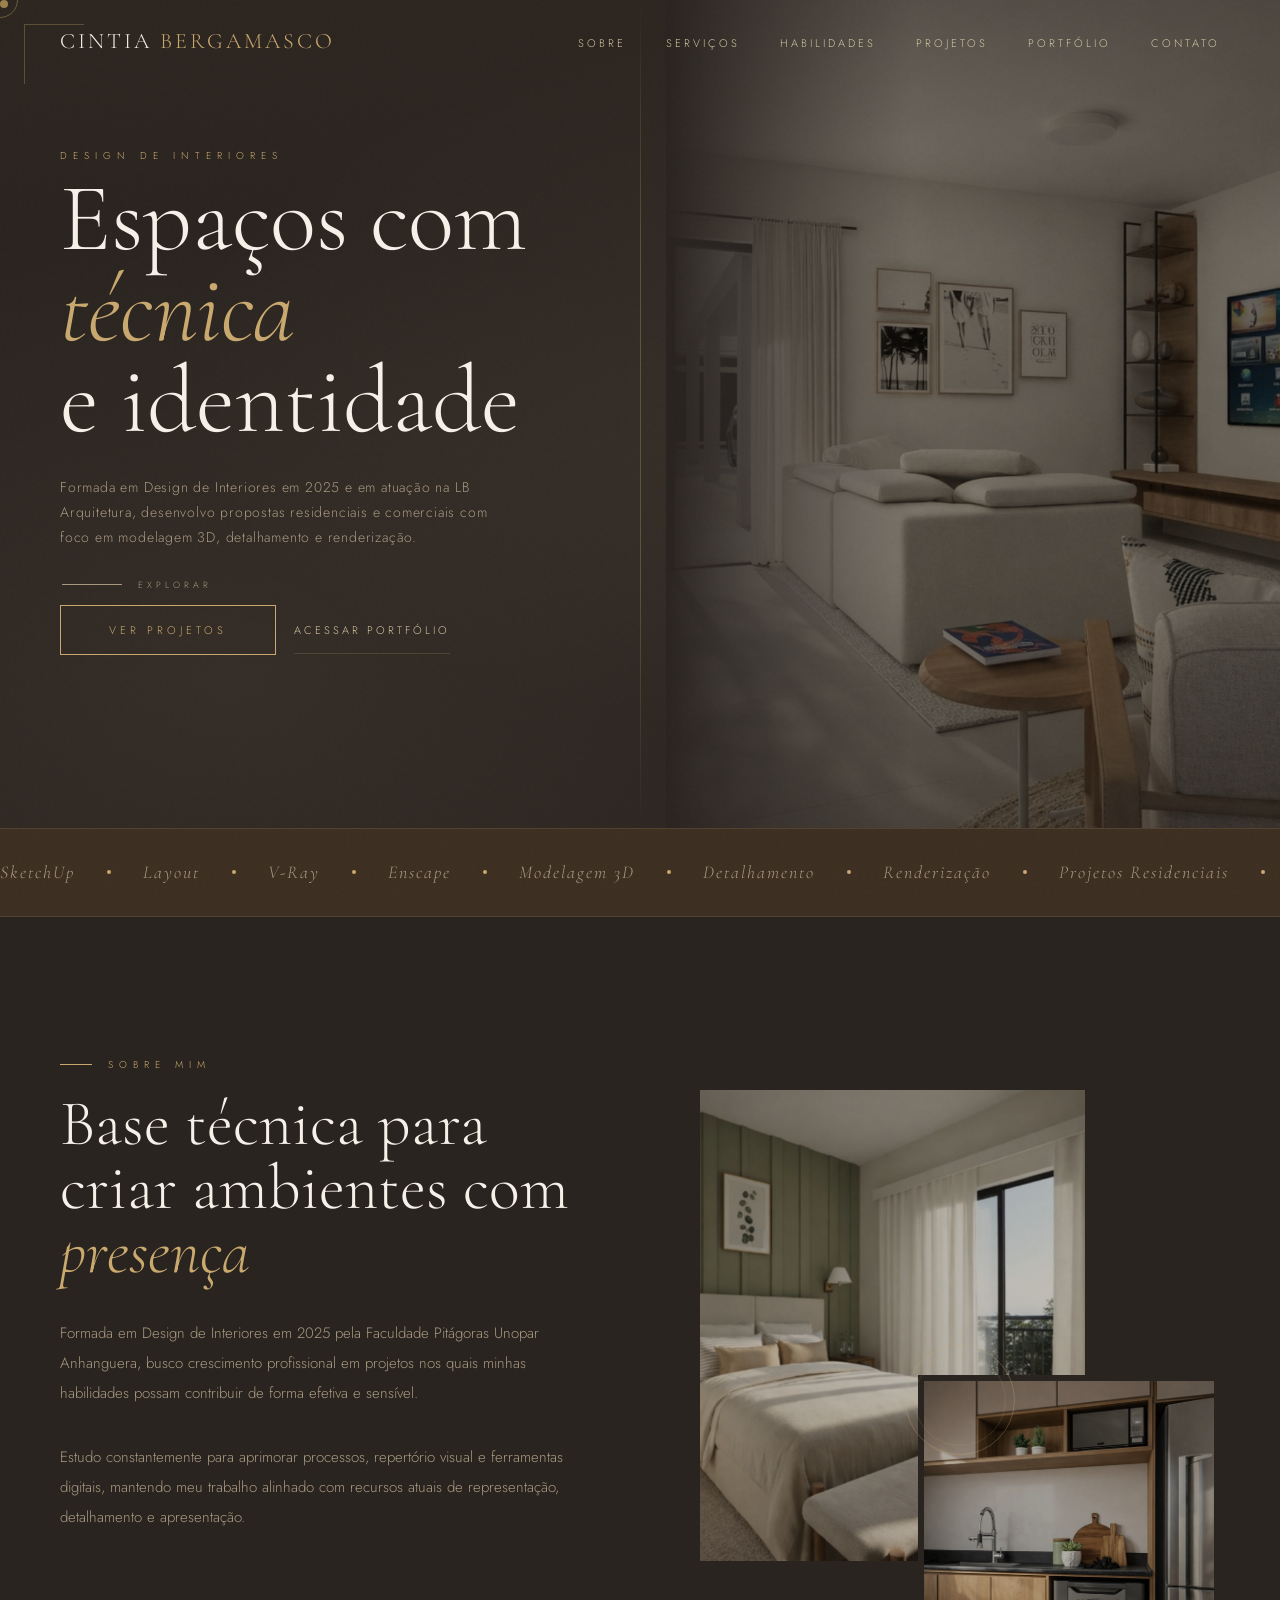
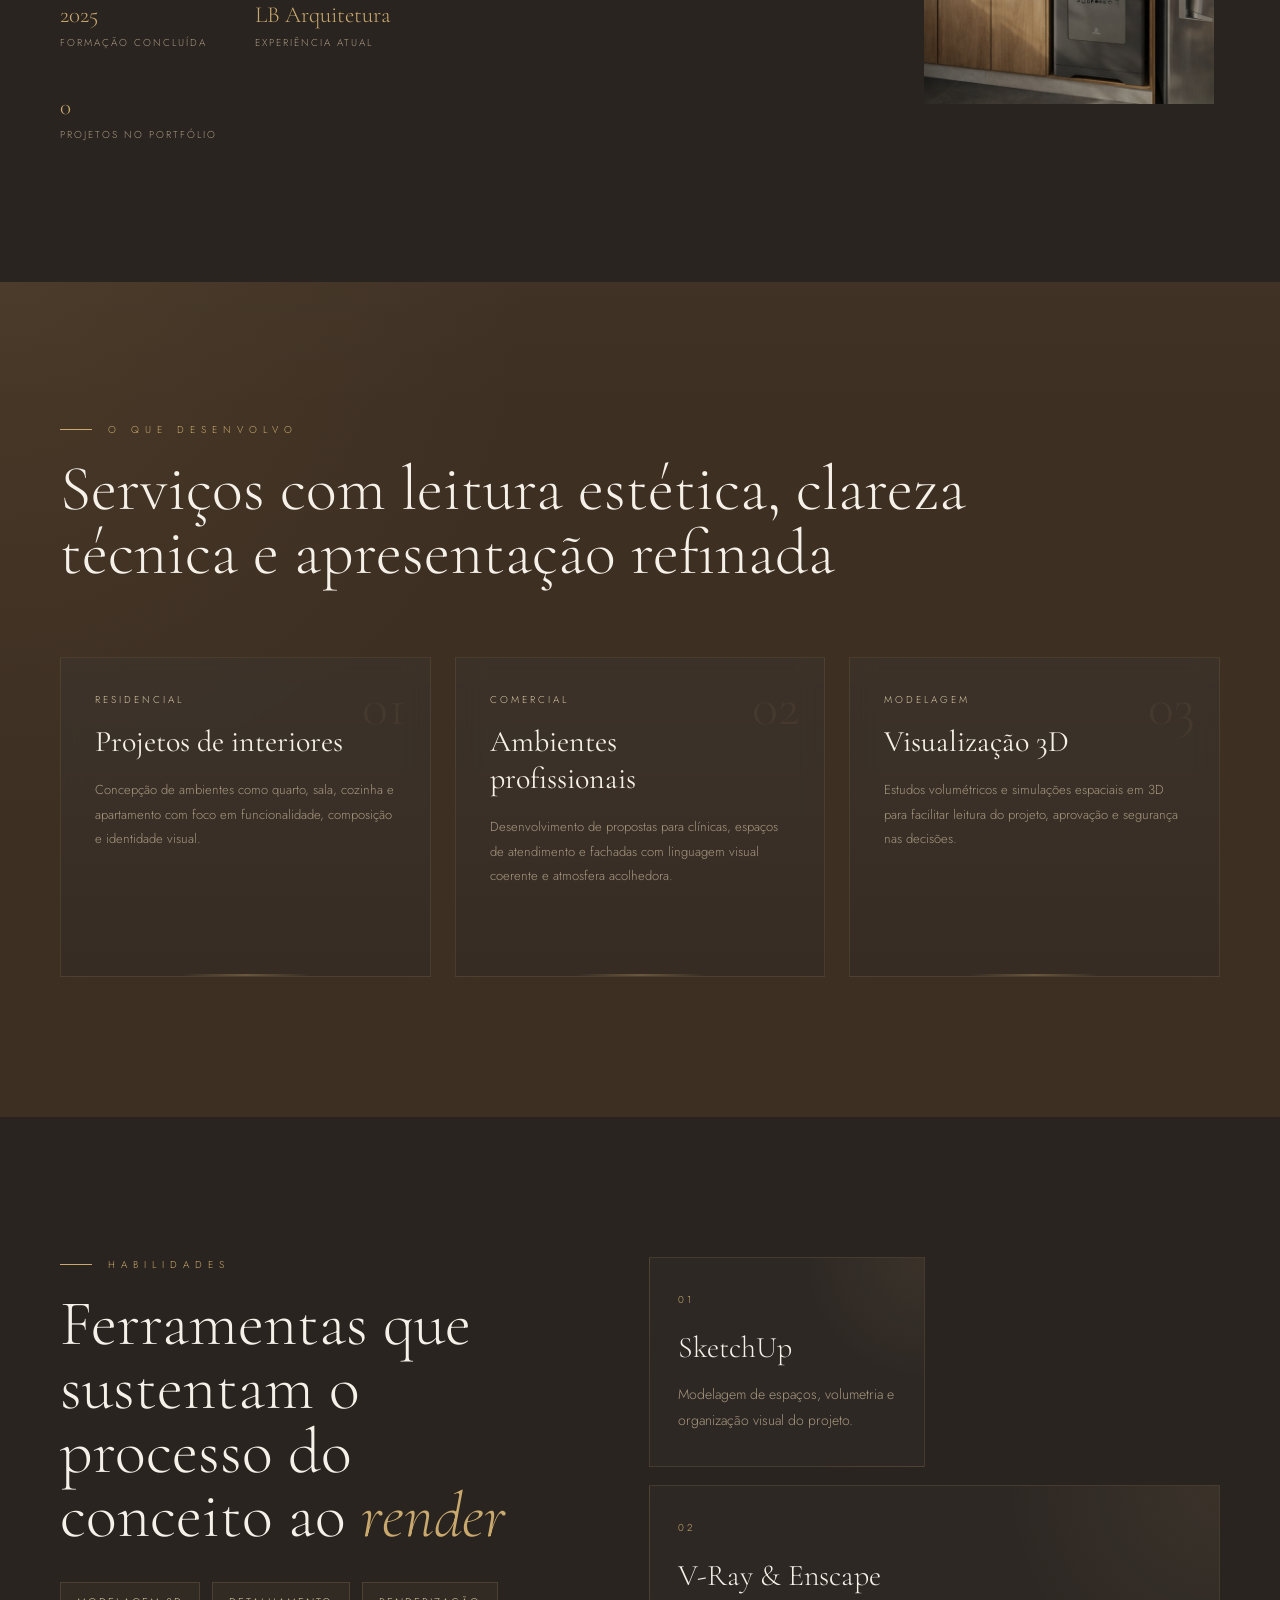
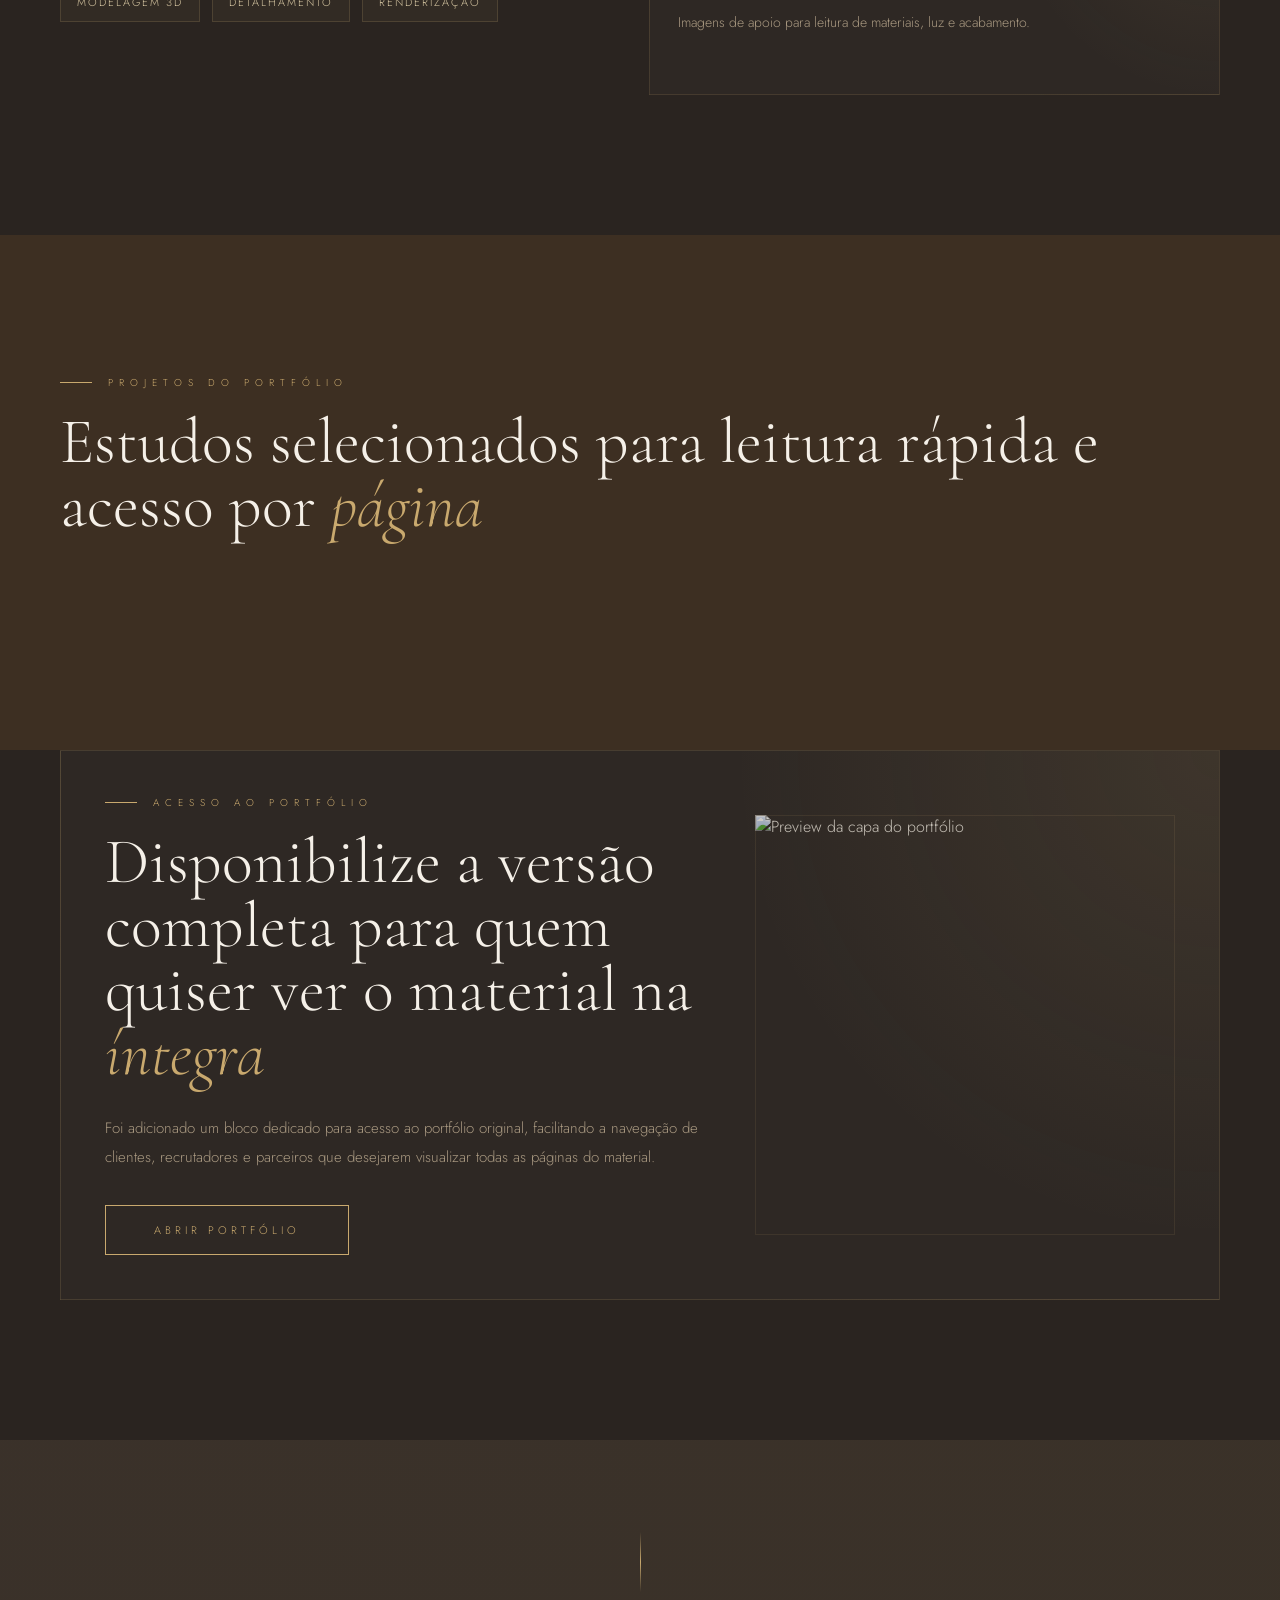
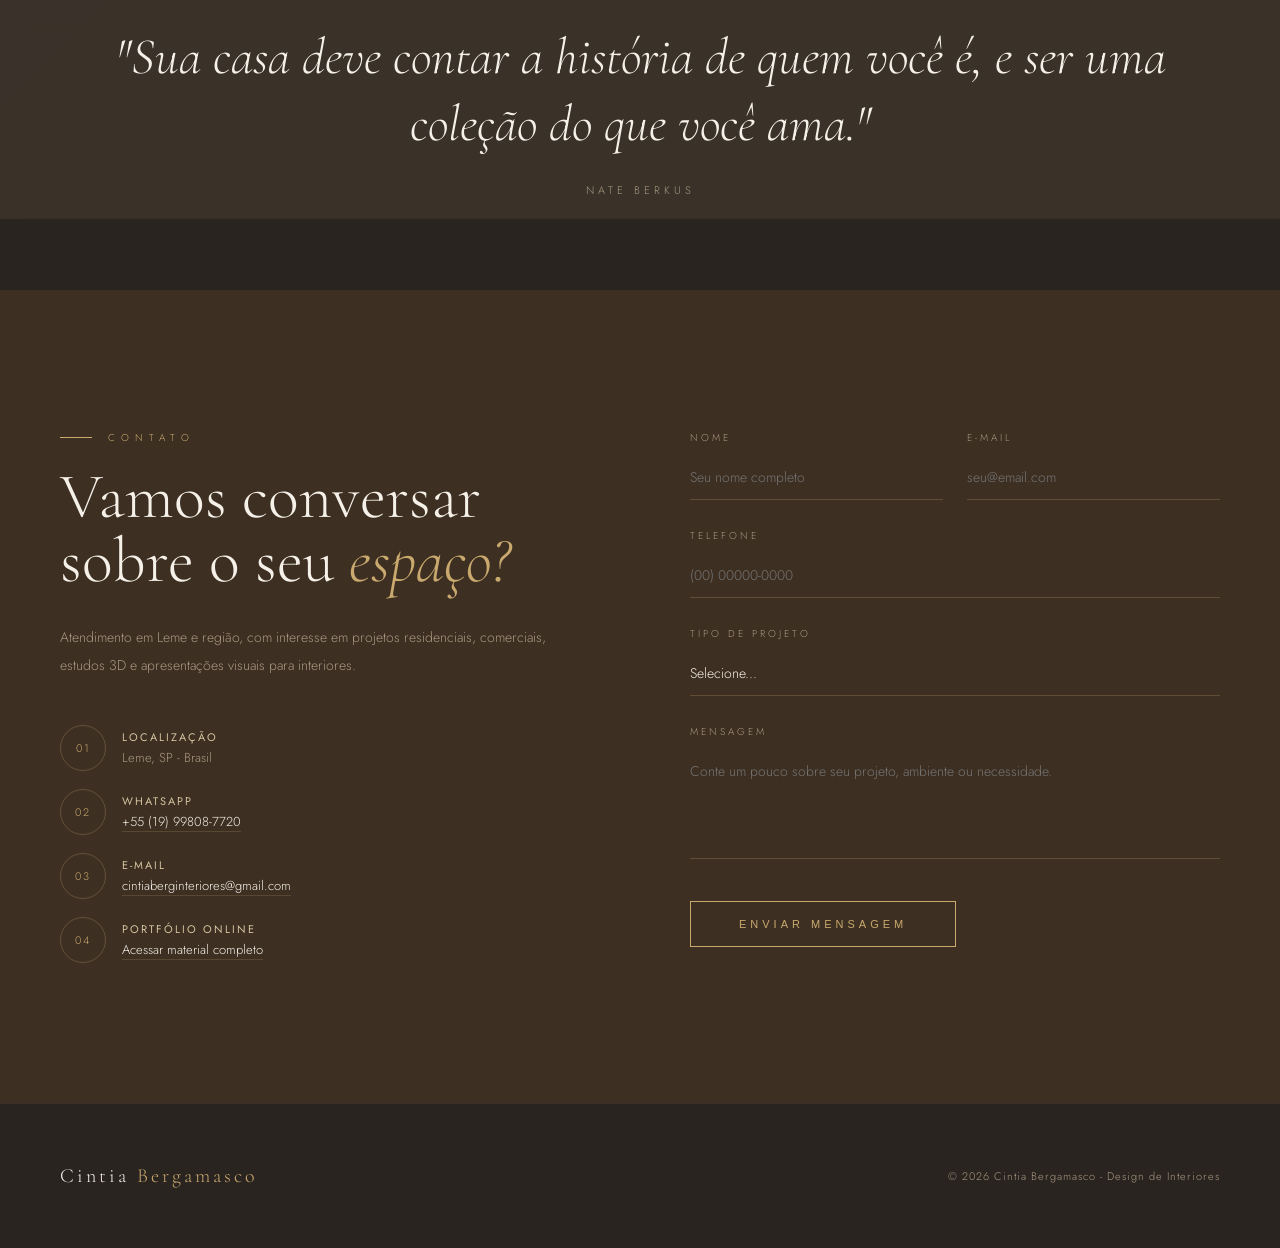
==== commit 8dcc8e8d: "Conexão-2" ====
--- a/index.html
+++ b/index.html
@@ -4,7 +4,6 @@
 <meta charset="UTF-8">
 <meta name="viewport" content="width=device-width, initial-scale=1.0">
 <title>Cintia Bergamasco - Design de Interiores</title>
-<script src="https://cdn.jsdelivr.net/npm/@supabase/supabase-js@2"></script>
 <link href="https://fonts.googleapis.com/css2?family=Cormorant+Garamond:ital,wght@0,300;0,400;0,600;1,300;1,400&family=Jost:wght@200;300;400;500&display=swap" rel="stylesheet">
 <link rel="stylesheet" href="style.css">
 </head>
@@ -17,72 +16,13 @@
   <div class="nav-logo">Cintia <span>Bergamasco</span></div>
   <ul class="nav-links">
     <li><a href="#filosofia">Sobre</a></li>
-    <li><a href="#servicos">Servi&ccedil;os</a></li>
+    <li><a href="#servicos">Serviços</a></li>
     <li><a href="#habilidades">Habilidades</a></li>
     <li><a href="#portfolio">Projetos</a></li>
-    <li><a href="#portfolio-access">Portf&oacute;lio</a></li>
+    <li><a href="#portfolio-access">Portfólio</a></li>
     <li><a href="#contato">Contato</a></li>
   </ul>
 </nav>
-
-<!-- ===== ADMIN PANEL (oculto inicialmente) ===== -->
-<section id="adminPanel" style="display:none; background:var(--deep); padding:60px 40px; border-bottom:2px solid var(--gold);">
-  <div class="admin-container" style="max-width:1400px; margin:0 auto;">
-    <h2 style="font-family:'Cormorant Garamond',serif; font-weight:300; color:var(--gold); font-size:2.5rem; margin-bottom:10px;">🛠️ Administração – Projetos</h2>
-    <p style="color:var(--taupe); margin-bottom:30px;">Gerencie os blocos do portfólio. As alterações são salvas na nuvem.</p>
-
-    <div style="display:grid; grid-template-columns:1fr 1.2fr; gap:40px;">
-      <!-- Lista de projetos -->
-      <div>
-        <h3 style="font-family:'Cormorant Garamond',serif; font-weight:300; color:var(--cream); margin-bottom:15px;">Projetos existentes</h3>
-        <div id="projectList" style="background:rgba(255,255,255,0.03); border:1px solid var(--line); padding:20px; max-height:60vh; overflow-y:auto;"></div>
-        <button id="btnNew" style="margin-top:15px; padding:12px 24px; border:1px solid var(--gold); background:transparent; color:var(--gold); font-size:0.75rem; letter-spacing:3px; text-transform:uppercase; cursor:pointer; transition:0.3s;">+ Criar Novo</button>
-      </div>
-
-      <!-- Formulário -->
-      <div style="background:rgba(255,255,255,0.03); border:1px solid var(--line); padding:30px;">
-        <h3 id="formTitle" style="font-family:'Cormorant Garamond',serif; font-weight:300; color:var(--gold); font-size:1.8rem; margin-bottom:20px;">Novo Projeto</h3>
-        <form id="adminForm">
-          <input type="hidden" id="editId" value="">
-
-          <div class="form-group">
-            <label>Título</label>
-            <input type="text" id="projTitle" required>
-          </div>
-          <div class="form-group">
-            <label>Descrição curta (subtítulo)</label>
-            <input type="text" id="projDesc" required>
-          </div>
-          <div class="form-group">
-            <label>Informações detalhadas (suporta HTML)</label>
-            <textarea id="projInfo" rows="4"></textarea>
-          </div>
-          <div class="form-group">
-            <label>Link externo (opcional)</label>
-            <input type="url" id="projLink" placeholder="https://...">
-          </div>
-
-          <!-- Imagens -->
-          <div class="form-group">
-            <label>Imagens do projeto</label>
-            <div id="uploadArea" style="border:1px dashed var(--line); padding:20px; text-align:center; cursor:pointer; transition:border-color 0.3s;">
-              <p>Clique para selecionar imagens (múltiplas)</p>
-              <input type="file" id="fileInput" accept="image/*" multiple style="display:none;">
-            </div>
-            <div id="imagePreviewList" style="display:flex; flex-direction:column; gap:12px; margin-top:15px;"></div>
-          </div>
-
-          <div style="display:flex; gap:16px; margin-top:10px; flex-wrap:wrap;">
-            <button type="submit" class="form-submit" id="saveBtn" style="padding:12px 32px;">Salvar Projeto</button>
-            <button type="button" id="previewBtn" style="padding:12px 32px; border:1px solid var(--taupe); background:transparent; color:var(--taupe); font-size:0.75rem; letter-spacing:3px; text-transform:uppercase; cursor:pointer;">Visualizar Prévia</button>
-            <button type="button" id="cancelBtn" style="display:none; padding:12px 32px; border:1px solid #b8956a; background:transparent; color:#b8956a; font-size:0.75rem; letter-spacing:3px; text-transform:uppercase; cursor:pointer;">Cancelar</button>
-          </div>
-          <div id="statusMsg" style="margin-top:15px; padding:10px; border:1px solid var(--gold); color:var(--gold); display:none;"></div>
-        </form>
-      </div>
-    </div>
-  </div>
-</section>
 
 <section class="hero" id="hero">
   <div class="hero-bg"></div>
@@ -93,11 +33,11 @@
   <div class="hero-content">
     <p class="hero-eyebrow">Design de Interiores</p>
     <h1 class="hero-title">
-      Espa&ccedil;os com
-      <em>t&eacute;cnica</em>
+      Espaços com
+      <em>técnica</em>
       e identidade
     </h1>
-    <p class="hero-sub">Formada em Design de Interiores em 2025 e em atua&ccedil;&atilde;o na LB Arquitetura, desenvolvo propostas residenciais e comerciais com foco em modelagem 3D, detalhamento e renderiza&ccedil;&atilde;o.</p>
+    <p class="hero-sub">Formada em Design de Interiores em 2025 e em atuação na LB Arquitetura, desenvolvo propostas residenciais e comerciais com foco em modelagem 3D, detalhamento e renderização.</p>
 
     <div class="hero-actions">
       <div class="hero-scroll-indicator">
@@ -106,7 +46,7 @@
       </div>
       <div class="hero-button-row">
         <a href="#portfolio" class="hero-cta">Ver Projetos</a>
-        <a href="#portfolio-access" class="hero-secondary-link">Acessar Portf&oacute;lio</a>
+        <a href="https://online.fliphtml5.com/kbrbj/rznn/#p=1" target="_blank" rel="noopener noreferrer" class="hero-secondary-link">Acessar Portfólio</a>
       </div>
     </div>
   </div>
@@ -124,48 +64,40 @@
     <div class="marquee-item"><span>Enscape</span><span class="marquee-dot"></span></div>
     <div class="marquee-item"><span>Modelagem 3D</span><span class="marquee-dot"></span></div>
     <div class="marquee-item"><span>Detalhamento</span><span class="marquee-dot"></span></div>
-    <div class="marquee-item"><span>Renderiza&ccedil;&atilde;o</span><span class="marquee-dot"></span></div>
+    <div class="marquee-item"><span>Renderização</span><span class="marquee-dot"></span></div>
     <div class="marquee-item"><span>Projetos Residenciais</span><span class="marquee-dot"></span></div>
     <div class="marquee-item"><span>Ambientes Comerciais</span><span class="marquee-dot"></span></div>
     <div class="marquee-item"><span>Fachadas</span><span class="marquee-dot"></span></div>
-    <div class="marquee-item"><span>SketchUp</span><span class="marquee-dot"></span></div>
-    <div class="marquee-item"><span>Layout</span><span class="marquee-dot"></span></div>
-    <div class="marquee-item"><span>V-Ray</span><span class="marquee-dot"></span></div>
-    <div class="marquee-item"><span>Enscape</span><span class="marquee-dot"></span></div>
-    <div class="marquee-item"><span>Modelagem 3D</span><span class="marquee-dot"></span></div>
-    <div class="marquee-item"><span>Detalhamento</span><span class="marquee-dot"></span></div>
-    <div class="marquee-item"><span>Renderiza&ccedil;&atilde;o</span><span class="marquee-dot"></span></div>
   </div>
 </div>
 
 <section class="philosophy" id="filosofia">
   <div class="philosophy-text reveal">
     <p class="section-label">Sobre Mim</p>
-    <h2 class="section-title">Base t&eacute;cnica para criar ambientes com <em>presen&ccedil;a</em></h2>
-    <p>Formada em Design de Interiores em 2025 pela Faculdade Pit&aacute;goras Unopar Anhanguera, busco crescimento profissional em projetos nos quais minhas habilidades possam contribuir de forma efetiva e sens&iacute;vel.</p>
-    <p>Estudo constantemente para aprimorar processos, repert&oacute;rio visual e ferramentas digitais, mantendo meu trabalho alinhado com recursos atuais de representa&ccedil;&atilde;o, detalhamento e apresenta&ccedil;&atilde;o.</p>
-    <p>Meu interesse est&aacute; concentrado em modelagem 3D, detalhamento de interiores, decora&ccedil;&atilde;o de espa&ccedil;os internos e externos, propostas residenciais e comerciais e renderiza&ccedil;&atilde;o de imagens.</p>
+    <h2 class="section-title">Base técnica para criar ambientes com <em>presença</em></h2>
+    <p>Formada em Design de Interiores em 2025 pela Faculdade Pitágoras Unopar Anhanguera, busco crescimento profissional em projetos nos quais minhas habilidades possam contribuir de forma efetiva e sensível.</p>
+    <p>Estudo constantemente para aprimorar processos, repertório visual e ferramentas digitais, mantendo meu trabalho alinhado com recursos atuais de representação, detalhamento e apresentação.</p>
     <div class="philosophy-stats">
       <div class="stat-item reveal reveal-delay-1">
         <div class="stat-num">2025</div>
-        <div class="stat-label">Forma&ccedil;&atilde;o conclu&iacute;da</div>
+        <div class="stat-label">Formação concluída</div>
       </div>
       <div class="stat-item reveal reveal-delay-2">
         <div class="stat-num">LB Arquitetura</div>
-        <div class="stat-label">Experi&ecirc;ncia atual</div>
+        <div class="stat-label">Experiência atual</div>
       </div>
       <div class="stat-item reveal reveal-delay-3">
-        <div class="stat-num">7</div>
-        <div class="stat-label">Projetos no portf&oacute;lio</div>
+        <div class="stat-num" id="projetosCount">0</div>
+        <div class="stat-label">Projetos no portfólio</div>
       </div>
     </div>
   </div>
   <div class="philosophy-visual reveal reveal-delay-2">
     <div class="philo-img-1">
-      <img src="img/5.png" alt="Visualiza&ccedil;&atilde;o de quarto do portf&oacute;lio">
+      <img src="img/5.png" alt="Visualização de quarto do portfólio">
     </div>
     <div class="philo-img-2">
-      <img src="img/9.png" alt="Capa do portf&oacute;lio de Cintia Bergamasco">
+      <img src="img/9.png" alt="Capa do portfólio de Cintia Bergamasco">
     </div>
     <div class="philo-accent"></div>
   </div>
@@ -174,81 +106,26 @@
 <section class="services" id="servicos">
   <div class="services-heading reveal">
     <p class="section-label">O Que Desenvolvo</p>
-    <h2 class="section-title">Servi&ccedil;os com leitura est&eacute;tica, clareza t&eacute;cnica e apresenta&ccedil;&atilde;o refinada</h2>
-    <p class="services-intro">A partir das informa&ccedil;&otilde;es do portf&oacute;lio, a atua&ccedil;&atilde;o foi reorganizada em frentes mais objetivas e sofisticadas, conectando cria&ccedil;&atilde;o, visualiza&ccedil;&atilde;o e detalhamento.</p>
+    <h2 class="section-title">Serviços com leitura estética, clareza técnica e apresentação refinada</h2>
   </div>
   <div class="services-grid">
     <article class="service-card reveal">
       <span class="service-num">01</span>
-      <div class="service-icon" aria-hidden="true">
-        <svg viewBox="0 0 64 64">
-          <path d="M12 51h40M18 47V23l14-10 14 10v24M25 51V34h14v17"/>
-        </svg>
-      </div>
       <p class="service-kicker">Residencial</p>
       <h3 class="service-name">Projetos de interiores</h3>
-      <p class="service-desc">Concep&ccedil;&atilde;o de ambientes como quarto, sala, cozinha e apartamento com foco em funcionalidade, composi&ccedil;&atilde;o e identidade visual.</p>
-    </article>
-
+      <p class="service-desc">Concepção de ambientes como quarto, sala, cozinha e apartamento com foco em funcionalidade, composição e identidade visual.</p>
+    </article>
     <article class="service-card reveal reveal-delay-1">
       <span class="service-num">02</span>
-      <div class="service-icon" aria-hidden="true">
-        <svg viewBox="0 0 64 64">
-          <path d="M14 50V18h36v32M24 50V30h16v20M50 50V24h-8"/>
-        </svg>
-      </div>
       <p class="service-kicker">Comercial</p>
       <h3 class="service-name">Ambientes profissionais</h3>
-      <p class="service-desc">Desenvolvimento de propostas para cl&iacute;nicas, espa&ccedil;os de atendimento e fachadas com linguagem visual coerente e atmosfera acolhedora.</p>
-    </article>
-
+      <p class="service-desc">Desenvolvimento de propostas para clínicas, espaços de atendimento e fachadas com linguagem visual coerente e atmosfera acolhedora.</p>
+    </article>
     <article class="service-card reveal reveal-delay-2">
       <span class="service-num">03</span>
-      <div class="service-icon" aria-hidden="true">
-        <svg viewBox="0 0 64 64">
-          <path d="M13 44l19-11 19 11-19 11-19-11ZM13 20l19-11 19 11-19 11-19-11ZM13 32l19-11 19 11"/>
-        </svg>
-      </div>
       <p class="service-kicker">Modelagem</p>
-      <h3 class="service-name">Visualiza&ccedil;&atilde;o 3D</h3>
-      <p class="service-desc">Estudos volum&eacute;tricos e simula&ccedil;&otilde;es espaciais em 3D para facilitar leitura do projeto, aprova&ccedil;&atilde;o e seguran&ccedil;a nas decis&otilde;es.</p>
-    </article>
-
-    <article class="service-card reveal reveal-delay-1">
-      <span class="service-num">04</span>
-      <div class="service-icon" aria-hidden="true">
-        <svg viewBox="0 0 64 64">
-          <path d="M14 16h36v32H14zM22 24h20M22 32h20M22 40h10M50 16l-8 8"/>
-        </svg>
-      </div>
-      <p class="service-kicker">Detalhamento</p>
-      <h3 class="service-name">Layout e documenta&ccedil;&atilde;o</h3>
-      <p class="service-desc">Organiza&ccedil;&atilde;o de layout, comunica&ccedil;&atilde;o de ideias e detalhamento para deixar a proposta mais clara, execut&aacute;vel e bem apresentada.</p>
-    </article>
-
-    <article class="service-card reveal reveal-delay-2">
-      <span class="service-num">05</span>
-      <div class="service-icon" aria-hidden="true">
-        <svg viewBox="0 0 64 64">
-          <circle cx="24" cy="24" r="9"/>
-          <path d="M37 17h14v14M31 33l20 20M13 51h18"/>
-        </svg>
-      </div>
-      <p class="service-kicker">Imagem</p>
-      <h3 class="service-name">Renderiza&ccedil;&atilde;o de cenas</h3>
-      <p class="service-desc">Produ&ccedil;&atilde;o de imagens para comunicar materialidade, ilumina&ccedil;&atilde;o e atmosfera com mais impacto visual nas apresenta&ccedil;&otilde;es.</p>
-    </article>
-
-    <article class="service-card reveal reveal-delay-3">
-      <span class="service-num">06</span>
-      <div class="service-icon" aria-hidden="true">
-        <svg viewBox="0 0 64 64">
-          <path d="M19 45c0-7 5-12 13-12s13 5 13 12M23 24c0-5 4-9 9-9s9 4 9 9M12 52h40"/>
-        </svg>
-      </div>
-      <p class="service-kicker">Suporte criativo</p>
-      <h3 class="service-name">Curadoria de conceito</h3>
-      <p class="service-desc">Apoio na defini&ccedil;&atilde;o de linguagem visual, refer&ecirc;ncias, composi&ccedil;&atilde;o e uso de ferramentas digitais para acelerar estudos e alternativas.</p>
+      <h3 class="service-name">Visualização 3D</h3>
+      <p class="service-desc">Estudos volumétricos e simulações espaciais em 3D para facilitar leitura do projeto, aprovação e segurança nas decisões.</p>
     </article>
   </div>
 </section>
@@ -257,78 +134,50 @@
   <div class="skills-copy reveal">
     <p class="section-label">Habilidades</p>
     <h2 class="section-title">Ferramentas que sustentam o processo do conceito ao <em>render</em></h2>
-    <p>As habilidades presentes no portf&oacute;lio foram transformadas em uma se&ccedil;&atilde;o pr&oacute;pria para destacar a base t&eacute;cnica por tr&aacute;s das propostas desenvolvidas.</p>
     <div class="skills-focus">
       <span>Modelagem 3D</span>
       <span>Detalhamento</span>
-      <span>Decora&ccedil;&atilde;o</span>
-      <span>Interiores residenciais</span>
-      <span>Interiores comerciais</span>
-      <span>Renderiza&ccedil;&atilde;o</span>
-    </div>
-    <div class="experience-card reveal reveal-delay-2">
-      <span class="experience-label">Experi&ecirc;ncia atual</span>
-      <h3>LB Arquitetura</h3>
-      <p>Est&aacute;gio iniciado em maio de 2025, com contato direto com rotina de projeto, desenvolvimento de solu&ccedil;&otilde;es e aprofundamento t&eacute;cnico.</p>
-    </div>
-  </div>
-
+      <span>Renderização</span>
+    </div>
+  </div>
   <div class="skills-grid">
     <article class="skill-card reveal">
       <span class="skill-index">01</span>
       <h3>SketchUp</h3>
-      <p>Modelagem de espa&ccedil;os, volumetria e organiza&ccedil;&atilde;o visual do projeto.</p>
+      <p>Modelagem de espaços, volumetria e organização visual do projeto.</p>
     </article>
     <article class="skill-card reveal reveal-delay-1">
       <span class="skill-index">02</span>
-      <h3>Layout</h3>
-      <p>Pranchas, apresenta&ccedil;&atilde;o t&eacute;cnica e estrutura&ccedil;&atilde;o do material de projeto.</p>
-    </article>
-    <article class="skill-card reveal reveal-delay-2">
-      <span class="skill-index">03</span>
-      <h3>V-Ray</h3>
+      <h3>V-Ray & Enscape</h3>
       <p>Imagens de apoio para leitura de materiais, luz e acabamento.</p>
     </article>
-    <article class="skill-card reveal reveal-delay-1">
-      <span class="skill-index">04</span>
-      <h3>Enscape</h3>
-      <p>Visualiza&ccedil;&otilde;es &aacute;geis e apresenta&ccedil;&otilde;es com mais imers&atilde;o espacial.</p>
-    </article>
-    <article class="skill-card reveal reveal-delay-2">
-      <span class="skill-index">05</span>
-      <h3>Intelig&ecirc;ncia Artificial</h3>
-      <p>Apoio em pesquisa visual, organiza&ccedil;&atilde;o de refer&ecirc;ncias e explora&ccedil;&atilde;o de alternativas.</p>
-    </article>
-  </div>
-</section>
-
-<!-- ===== SEÇÃO PORTFÓLIO (dinâmica) ===== -->
+  </div>
+</section>
+
 <section class="portfolio" id="portfolio">
   <div class="portfolio-header">
     <div>
       <p class="section-label reveal">Projetos do Portfólio</p>
       <h2 class="section-title reveal">Estudos selecionados para leitura rápida e acesso por <em>página</em></h2>
     </div>
-    <a href="https://online.fliphtml5.com/kbrbj/rznn/#p=1" class="portfolio-link reveal" target="_blank" rel="noreferrer">Abrir flipbook completo</a>
-  </div>
-
-  <div class="project-grid" id="projectGrid"></div>
-
-</section>
-
-<!-- Seção de acesso ao portfólio (mantida) -->
+  </div>
+
+  <!-- GRID DINÂMICO DOS PROJETOS -->
+  <div class="project-grid" id="dynamicProjectGrid"></div>
+</section>
+
 <section class="portfolio-access" id="portfolio-access">
   <div class="portfolio-access-card reveal">
     <div class="portfolio-access-copy">
-      <p class="section-label">Acesso ao Portfólio</p>
-      <h2 class="section-title">Disponibilize a versão completa para quem quiser ver o material na <em>íntegra</em></h2>
-      <p>Foi adicionado um bloco dedicado para acesso ao portfólio original, facilitando a navegação de clientes, recrutadores e parceiros que desejarem visualizar todas as páginas do material.</p>
+      <p class="section-label">Acesso ao Portf&oacute;lio</p>
+      <h2 class="section-title">Disponibilize a vers&atilde;o completa para quem quiser ver o material na <em>&iacute;ntegra</em></h2>
+      <p>Foi adicionado um bloco dedicado para acesso ao portf&oacute;lio original, facilitando a navega&ccedil;&atilde;o de clientes, recrutadores e parceiros que desejarem visualizar todas as p&aacute;ginas do material.</p>
       <div class="portfolio-access-actions">
-        <a href="https://online.fliphtml5.com/kbrbj/rznn/#p=1" target="_blank" rel="noreferrer" class="hero-cta">Abrir Portfólio</a>
+        <a href="https://online.fliphtml5.com/kbrbj/rznn/#p=1" target="_blank" rel="noreferrer" class="hero-cta">Abrir Portf&oacute;lio</a>
       </div>
     </div>
     <div class="portfolio-access-preview">
-      <img src="https://online.fliphtml5.com/kbrbj/rznn/files/large/28ecaf6d7c5b118c791d10b07eaf3238.webp?1774227272" alt="Preview da capa do portfólio">
+      <img src="https://online.fliphtml5.com/kbrbj/rznn/files/large/28ecaf6d7c5b118c791d10b07eaf3238.webp?1774227272" alt="Preview da capa do portf&oacute;lio">
     </div>
   </div>
 </section>
@@ -420,67 +269,48 @@
   </form>
 </section>
 
-<!-- Modal do Painel Admin -->
-<div id="adminModal" class="custom-modal">
-  <div class="modal-content">
-    <span class="close-btn">&times;</span>
-    <h2 class="section-title">Adicionar <em>Projeto</em></h2>
-    <form id="adminForm" style="margin-top: 30px;">
-      <div class="form-group">
-        <label>Título do Bloco (ex: Quarto)</label>
-        <input type="text" id="projTitle" required>
-      </div>
-      <div class="form-group">
-        <label>Descrição Curta (Subtítulo)</label>
-        <input type="text" id="projDesc" required>
-      </div>
-      <div class="form-group">
-        <label>Informações do Ambiente</label>
-        <textarea id="projInfo" required></textarea>
-      </div>
-      <div class="form-group">
-        <label>Link Externo (Opcional)</label>
-        <input type="url" id="projLink" placeholder="https://...">
-      </div>
-      <div class="form-group">
-        <label>URLs das Imagens (Separadas por vírgula)</label>
-        <textarea id="projImages" placeholder="url1.jpg, url2.jpg" required></textarea>
-      </div>
-      <button type="submit" class="form-submit">Criar Bloco</button>
-    </form>
-  </div>
-</div>
-
-<!-- ===== MODAL DE VISUALIZAÇÃO DO PROJETO ===== -->
+<!-- Modal de Visualização do Projeto Otimizado -->
 <div id="projectModal" class="custom-modal project-view-modal">
   <div class="modal-content project-card-content">
     <span class="close-btn project-close-btn">&times;</span>
     <div class="project-modal-grid">
-
+      <!-- Carrossel com Setas e Layout Flex -->
       <div class="carousel-container">
-        <img id="mainCarouselImg" src="" alt="Imagem Principal">
+        <div class="image-viewer-layout">
+          <button type="button" class="carousel-nav carousel-prev" id="prevImageBtn" style="display:none;">&#10094;</button>
+          
+          <div class="main-img-wrapper">
+            <img id="mainCarouselImg" src="" alt="Imagem Principal">
+            <button type="button" id="zoomBtn" class="zoom-btn" title="Ampliar imagem">&#x26F6;</button>
+          </div>
+          
+          <button type="button" class="carousel-nav carousel-next" id="nextImageBtn" style="display:none;">&#10095;</button>
+        </div>
         <div class="thumbnails" id="carouselThumbnails"></div>
       </div>
-
+      <!-- Informações dinâmicas e HTML rendering -->
       <div class="project-info-side">
         <h2 id="modalProjTitle" class="section-title"></h2>
-        <div id="modalProjInfo" class="service-desc" style="color: var(--taupe); line-height: 1.8;"></div>
-        <div id="modalImageDesc" style="margin-top:20px; color:var(--cream); font-size:0.95rem; line-height:1.6; border-top:1px solid rgba(201,169,110,0.15); padding-top:15px;"></div>
-        <a id="modalProjLink" href="#" target="_blank" class="hero-cta" style="margin-top:10px; width:fit-content;">Acessar Link</a>
-      </div>
-    </div>
-  </div>
+        <div class="image-desc-container" id="modalImageDesc"></div>
+        <a id="modalProjLink" href="#" target="_blank" class="hero-cta" style="margin-top: auto; width: fit-content;">Acessar Link</a>
+      </div>
+    </div>
+  </div>
+</div>
+
+<!-- Modal de Zoom da Imagem -->
+<div id="zoomModal" class="custom-modal" style="z-index: 2000;">
+  <span class="close-btn" id="closeZoomBtn">&times;</span>
+  <img id="zoomModalImg" src="" alt="Imagem Ampliada" style="max-width: 90vw; max-height: 90vh; object-fit: contain; border: 1px solid var(--gold); border-radius: 4px; background: var(--charcoal);">
 </div>
 
 <footer>
   <div class="footer-logo">Cintia <span>Bergamasco</span></div>
   <p class="footer-copy">&copy; 2026 Cintia Bergamasco - Design de Interiores</p>
-  <div class="footer-social">
-    <a href="https://online.fliphtml5.com/kbrbj/rznn/#p=1" target="_blank" rel="noreferrer">Portf&oacute;lio</a>
-    <a href="mailto:yago.454567@gmail.com">E-mail</a>
-    <a href="https://wa.me/5519998087720" target="_blank" rel="noreferrer">WhatsApp</a>
-  </div>
 </footer>
+
+<script src="https://cdn.jsdelivr.net/npm/@supabase/supabase-js@2"></script>
+
 <script src="script.js"></script>
 </body>
-</html>
+</html>
--- a/style.css
+++ b/style.css
@@ -13,1739 +13,266 @@
   --panel: rgba(255, 255, 255, 0.02);
 }
 
-* {
-  margin: 0;
-  padding: 0;
-  box-sizing: border-box;
+* { margin: 0; padding: 0; box-sizing: border-box; }
+html { scroll-behavior: smooth; }
+body { background: var(--charcoal); color: var(--cream); font-family: "Jost", sans-serif; font-weight: 300; overflow-x: hidden; cursor: none; }
+a { color: inherit; }
+img { display: block; max-width: 100%; }
+
+.cursor { width: 8px; height: 8px; background: var(--gold); border-radius: 50%; position: fixed; top: 0; left: 0; pointer-events: none; z-index: 9999; transition: transform 0.1s ease; mix-blend-mode: difference; }
+.cursor-ring { width: 36px; height: 36px; border: 1px solid var(--gold); border-radius: 50%; position: fixed; top: 0; left: 0; pointer-events: none; z-index: 9998; transition: all 0.25s ease; mix-blend-mode: difference; opacity: 0.6; }
+body:hover .cursor { transform: scale(1); }
+
+nav { position: fixed; top: 0; left: 0; right: 0; z-index: 100; padding: 28px 60px; display: flex; justify-content: space-between; align-items: center; transition: all 0.6s ease; }
+nav.scrolled { padding: 18px 60px; background: rgba(42, 36, 32, 0.92); backdrop-filter: blur(20px); border-bottom: 1px solid var(--line); }
+.nav-logo { font-family: "Cormorant Garamond", serif; font-size: 22px; font-weight: 300; letter-spacing: 3px; color: var(--cream); text-transform: uppercase; }
+.nav-logo span { color: var(--gold); }
+.nav-links { display: flex; gap: 40px; list-style: none; }
+.nav-links a { font-size: 11px; letter-spacing: 3px; text-transform: uppercase; color: var(--sand); text-decoration: none; position: relative; transition: color 0.3s ease; }
+.nav-links a::after { content: ""; position: absolute; bottom: -5px; left: 0; width: 0; height: 1px; background: var(--gold); transition: width 0.35s ease; }
+.nav-links a:hover { color: var(--gold); }
+.nav-links a:hover::after { width: 100%; }
+
+.hero { min-height: 92vh; position: relative; display: flex; align-items: center; overflow: hidden; }
+.hero-bg { position: absolute; inset: 0; background: radial-gradient(ellipse at 72% 46%, rgba(196, 168, 130, 0.09) 0%, transparent 58%), radial-gradient(ellipse at 18% 82%, rgba(122, 101, 83, 0.14) 0%, transparent 48%), linear-gradient(180deg, rgba(61, 47, 34, 0.18), transparent 30%), var(--charcoal); }
+.hero-line-v { position: absolute; left: 50%; top: 0; bottom: 0; width: 1px; background: linear-gradient(to bottom, transparent, rgba(201, 169, 110, 0.3) 30%, rgba(201, 169, 110, 0.3) 70%, transparent); transform: scaleY(0); transform-origin: top; animation: lineGrow 1.8s 0.5s cubic-bezier(0.16, 1, 0.3, 1) forwards; }
+@keyframes lineGrow { to { transform: scaleY(1); } }
+.hero-content { position: relative; z-index: 2; padding: -30px 20px 0; max-width: 720px; }
+.hero-eyebrow { font-size: 10px; letter-spacing: 6px; text-transform: uppercase; color: var(--gold); margin-bottom: 20px; margin-top: -25px; opacity: 0; transform: translateY(20px); animation: fadeUp 0.8s 0.8s ease forwards; }
+.hero-title { margin-top: -10px; font-family: "Cormorant Garamond", serif; font-size: clamp(58px, 7.5vw, 98px); font-weight: 300; line-height: 0.95; color: var(--cream); opacity: 0; animation: fadeUp 0.8s 1s ease forwards; }
+.hero-title em { display: block; font-style: italic; color: var(--gold); }
+.hero-sub { margin-top: 28px; font-size: 14px; letter-spacing: 0.8px; line-height: 1.8; color: var(--taupe); max-width: 460px; opacity: 0; animation: fadeUp 0.8s 1.2s ease forwards; }
+.hero-actions { margin-top: 28px; display: flex; flex-direction: column; align-items: flex-start; gap: 14px; opacity: 0; animation: fadeUp 0.8s 1.4s ease forwards; }
+.hero-button-row { display: flex; align-items: center; flex-wrap: wrap; gap: 18px; }
+.hero-cta, .form-submit { display: inline-flex; align-items: center; justify-content: center; padding: 16px 48px; border: 1px solid var(--gold); color: var(--gold); font-size: 11px; letter-spacing: 4px; text-transform: uppercase; text-decoration: none; position: relative; overflow: hidden; transition: color 0.4s ease; background: transparent; z-index: 1; cursor: pointer;}
+.hero-cta::before, .form-submit::before { content: ""; position: absolute; inset: 0; background: var(--gold); transform: translateX(-101%); transition: transform 0.4s cubic-bezier(0.16, 1, 0.3, 1); z-index: -1; }
+.hero-cta:hover, .form-submit:hover { color: var(--charcoal); }
+.hero-cta:hover::before, .form-submit:hover::before { transform: translateX(0); }
+.hero-secondary-link { display: inline-flex; align-items: center; gap: 10px; padding: 15px 0; color: var(--sand); font-size: 11px; letter-spacing: 3px; text-transform: uppercase; text-decoration: none; border-bottom: 1px solid rgba(201, 169, 110, 0.2); transition: color 0.3s ease, border-color 0.3s ease; }
+.hero-secondary-link:hover { color: var(--gold); border-color: rgba(201, 169, 110, 0.55); }
+.hero-scroll-indicator { display: inline-flex; align-items: center; gap: 16px; padding-left: 2px; }
+.hero-scroll-indicator span { font-size: 9px; letter-spacing: 4px; text-transform: uppercase; color: var(--taupe); }
+.scroll-line { width: 60px; height: 1px; background: var(--taupe); position: relative; overflow: hidden; }
+.scroll-line::after { content: ""; position: absolute; left: -100%; top: 0; bottom: 0; width: 100%; background: var(--gold); animation: scrollAnim 2s 2.1s ease infinite; }
+@keyframes scrollAnim { 0% { left: -100%; } 100% { left: 100%; } }
+.hero-image-float { position: absolute; right: 0; top: 0; bottom: 0; width: 48%; overflow: hidden; opacity: 0; animation: fadeIn 1.2s 1.6s ease forwards; }
+.hero-image-float img { width: 100%; height: 100%; object-fit: cover; filter: brightness(0.55) sepia(0.2); transform: scale(1.1); transition: transform 8s ease; }
+.hero-image-float:hover img { transform: scale(1.05); }
+.hero-image-float::before { content: ""; position: absolute; inset: 0; background: linear-gradient(to right, var(--charcoal) 0%, transparent 40%); z-index: 1; }
+.hero-image-float::after { content: ""; position: absolute; inset: 0; background: linear-gradient(to bottom, rgba(42, 36, 32, 0.35) 0%, transparent 30%, transparent 70%, rgba(42, 36, 32, 0.35) 100%); z-index: 1; }
+@keyframes fadeUp { to { opacity: 1; transform: translateY(0); } }
+@keyframes fadeIn { to { opacity: 1; } }
+
+.marquee-wrap { padding: 32px 0; background: var(--deep); border-top: 1px solid var(--line); border-bottom: 1px solid var(--line); overflow: hidden; white-space: nowrap; }
+.marquee-inner { display: inline-flex; animation: marquee 22s linear infinite; }
+.marquee-item { display: inline-flex; align-items: center; gap: 32px; padding-right: 32px; }
+.marquee-item span { font-family: "Cormorant Garamond", serif; font-size: 18px; font-style: italic; color: var(--taupe); letter-spacing: 2px; }
+.marquee-dot { width: 4px; height: 4px; border-radius: 50%; background: var(--gold); display: inline-block; }
+@keyframes marquee { from { transform: translateX(0); } to { transform: translateX(-50%); } }
+
+section { padding: 140px 60px; }
+.section-label { font-size: 10px; letter-spacing: 6px; text-transform: uppercase; color: var(--gold); margin-bottom: 20px; display: flex; align-items: center; gap: 16px; }
+.section-label::before { content: ""; width: 32px; height: 1px; background: var(--gold); display: block; }
+.section-title { font-family: "Cormorant Garamond", serif; font-weight: 300; font-size: clamp(42px, 5vw, 72px); line-height: 1; color: var(--cream); }
+.section-title em { font-style: italic; color: var(--gold); }
+
+.philosophy { background: var(--charcoal); display: grid; grid-template-columns: 1fr 1fr; gap: 120px; align-items: center; }
+.philosophy-text p:not(.section-label) { margin-top: 34px; font-size: 15px; line-height: 2; color: var(--taupe); }
+.philosophy-visual { position: relative; height: 620px; }
+.philo-img-1, .philo-img-2 { overflow: hidden; position: absolute; }
+.philo-img-1 { top: 0; left: 0; width: 74%; height: 76%; }
+.philo-img-2 { bottom: 0; right: 0; width: 58%; height: 54%; border: 6px solid var(--charcoal); }
+.philo-img-1 img, .philo-img-2 img { width: 100%; height: 100%; object-fit: cover; filter: brightness(0.72) sepia(0.12); transition: transform 0.8s ease, filter 0.5s ease; }
+.philo-img-1:hover img, .philo-img-2:hover img { transform: scale(1.05); filter: brightness(0.85) sepia(0.08); }
+.philo-accent { position: absolute; top: 50%; left: 50%; transform: translate(-50%, -50%); width: 110px; height: 110px; border: 1px solid rgba(201, 169, 110, 0.3); border-radius: 50%; z-index: 3; pointer-events: none; }
+.philo-accent::after { content: ""; position: absolute; inset: 8px; border: 1px solid rgba(201, 169, 110, 0.16); border-radius: 50%; }
+.philosophy-stats { margin-top: 54px; display: flex; flex-wrap: wrap; gap: 28px; }
+.stat-item { min-width: 140px; padding: 18px 20px 0 0; }
+.stat-num { font-family: "Cormorant Garamond", serif; font-size: 23px; font-weight: 300; color: var(--gold); line-height: 1; }
+.stat-label { font-size: 10px; letter-spacing: 2px; text-transform: uppercase; color: var(--taupe); margin-top: 8px; }
+
+.services { background: radial-gradient(circle at top left, rgba(201, 169, 110, 0.08), transparent 35%), linear-gradient(180deg, rgba(255, 255, 255, 0.015), transparent 16%), var(--deep); }
+.services-heading { max-width: 980px; margin-bottom: 72px; }
+.services-intro { margin-top: 30px; max-width: 650px; font-size: 15px; line-height: 1.9; color: var(--taupe); }
+.services-grid { display: grid; grid-template-columns: repeat(3, minmax(0, 1fr)); gap: 24px; }
+.service-card { position: relative; padding: 34px; min-height: 320px; border: 1px solid rgba(201, 169, 110, 0.12); background: linear-gradient(180deg, rgba(255, 255, 255, 0.04), rgba(255, 255, 255, 0.01)), rgba(42, 36, 32, 0.42); backdrop-filter: blur(12px); overflow: hidden; transition: transform 0.45s ease, border-color 0.45s ease, background 0.45s ease; }
+.service-card::before { content: ""; position: absolute; inset: auto 0 0 0; height: 2px; background: linear-gradient(90deg, transparent, var(--gold), transparent); transform: scaleX(0.35); opacity: 0.35; transition: transform 0.45s ease, opacity 0.45s ease; }
+.service-card:hover { transform: translateY(-8px); border-color: rgba(201, 169, 110, 0.3); background: linear-gradient(180deg, rgba(201, 169, 110, 0.12), rgba(255, 255, 255, 0.02)), rgba(42, 36, 32, 0.5); }
+.service-card:hover::before { transform: scaleX(1); opacity: 1; }
+.service-num { position: absolute; top: 22px; right: 24px; font-family: "Cormorant Garamond", serif; font-size: 54px; line-height: 1; color: rgba(201, 169, 110, 0.08); }
+.service-icon { width: 72px; height: 72px; border-radius: 50%; border: 1px solid rgba(201, 169, 110, 0.22); background: rgba(201, 169, 110, 0.06); color: var(--gold); display: inline-flex; align-items: center; justify-content: center; margin-bottom: 30px; transition: transform 0.4s ease, background 0.4s ease, border-color 0.4s ease; }
+.service-card:hover .service-icon { transform: translateY(-4px); background: rgba(201, 169, 110, 0.12); border-color: rgba(201, 169, 110, 0.45); }
+.service-icon svg { width: 34px; height: 34px; fill: none; stroke: currentColor; stroke-width: 1.7; stroke-linecap: round; stroke-linejoin: round; }
+.service-kicker { font-size: 10px; letter-spacing: 3px; text-transform: uppercase; color: var(--sand); margin-bottom: 16px; }
+.service-name { font-family: "Cormorant Garamond", serif; font-size: 30px; font-weight: 400; color: var(--cream); margin-bottom: 18px; max-width: 260px; }
+.service-desc { font-size: 13px; line-height: 1.9; color: var(--taupe); }
+
+.skills { background: var(--charcoal); display: grid; grid-template-columns: minmax(320px, 0.95fr) minmax(320px, 1.05fr); gap: 72px; align-items: start; }
+.skills-copy p:not(.section-label) { margin-top: 28px; font-size: 15px; line-height: 1.95; color: var(--taupe); max-width: 560px; }
+.skills-focus { margin-top: 34px; display: flex; flex-wrap: wrap; gap: 12px; }
+.skills-focus span { padding: 11px 16px; border: 1px solid rgba(201, 169, 110, 0.18); background: rgba(201, 169, 110, 0.05); color: var(--sand); font-size: 11px; letter-spacing: 2px; text-transform: uppercase; }
+.experience-card { margin-top: 42px; padding: 30px 32px; border: 1px solid rgba(201, 169, 110, 0.16); background: linear-gradient(180deg, rgba(201, 169, 110, 0.08), rgba(255, 255, 255, 0.02)); }
+.experience-label { display: inline-block; margin-bottom: 12px; font-size: 10px; letter-spacing: 4px; text-transform: uppercase; color: var(--gold); }
+.experience-card h3 { font-family: "Cormorant Garamond", serif; font-size: 34px; font-weight: 300; color: var(--cream); }
+.experience-card p { margin-top: 14px; }
+.skills-grid { display: grid; grid-template-columns: repeat(2, minmax(0, 1fr)); gap: 18px; }
+.skill-card { position: relative; min-height: 210px; padding: 28px; border: 1px solid rgba(201, 169, 110, 0.14); background: radial-gradient(circle at top right, rgba(201, 169, 110, 0.08), transparent 35%), rgba(255, 255, 255, 0.02); transition: transform 0.35s ease, border-color 0.35s ease; }
+.skill-card:last-child { grid-column: span 2; }
+.skill-card:hover { transform: translateY(-6px); border-color: rgba(201, 169, 110, 0.3); }
+.skill-index { display: inline-block; margin-bottom: 22px; font-size: 10px; letter-spacing: 3px; color: var(--gold); }
+.skill-card h3 { font-family: "Cormorant Garamond", serif; font-size: 30px; font-weight: 300; color: var(--cream); margin-bottom: 16px; }
+.skill-card p { font-size: 14px; line-height: 1.85; color: var(--taupe); }
+
+.portfolio { background: var(--deep); }
+.portfolio-header { display: flex; justify-content: space-between; align-items: flex-end; gap: 40px; margin-bottom: 72px; }
+.portfolio-link { font-size: 11px; letter-spacing: 3px; text-transform: uppercase; color: var(--gold); text-decoration: none; border-bottom: 1px solid rgba(201, 169, 110, 0.35); padding-bottom: 4px; white-space: nowrap; }
+.portfolio-link:hover { border-color: var(--gold); }
+.project-grid { display: grid; grid-template-columns: repeat(3, minmax(0, 1fr)); gap: 20px; }
+.project-card { min-height: 100%; border: 1px solid rgba(201, 169, 110, 0.14); background: linear-gradient(160deg, rgba(201, 169, 110, 0.12), transparent 55%), rgba(42, 36, 32, 0.35); text-decoration: none; display: flex; flex-direction: column; overflow: hidden; transition: transform 0.35s ease, border-color 0.35s ease, background 0.35s ease; }
+.project-card:hover { transform: translateY(-6px); border-color: rgba(201, 169, 110, 0.32); background: linear-gradient(160deg, rgba(201, 169, 110, 0.18), transparent 55%), rgba(42, 36, 32, 0.44); }
+.project-index, .project-page { font-size: 10px; letter-spacing: 3px; text-transform: uppercase; }
+.project-index { color: var(--gold); }
+.project-card-media { position: relative; height: 190px; overflow: hidden; border-bottom: 1px solid rgba(201, 169, 110, 0.12); }
+.project-card-media::after { content: ""; position: absolute; inset: 0; background: linear-gradient(to top, rgba(42, 36, 32, 0.14), transparent 45%); }
+.project-card-media img { width: 100%; height: 100%; object-fit: cover; transition: transform 0.45s ease; }
+.project-card:hover .project-card-media img { transform: scale(1.05); }
+.project-card-body { padding: 28px 28px 30px; display: flex; flex-direction: column; flex: 1; }
+.project-card h3 { margin: 22px 0 14px; font-family: "Cormorant Garamond", serif; font-size: 34px; font-weight: 300; color: var(--cream); }
+.project-card p { color: var(--taupe); font-size: 14px; line-height: 1.8; margin-bottom: 30px; }
+.project-page { color: var(--sand); }
+
+.portfolio-access { background: var(--charcoal); padding-top: 0; }
+.portfolio-access-card { display: grid; grid-template-columns: minmax(320px, 1fr) minmax(280px, 420px); gap: 56px; align-items: center; padding: 44px; border: 1px solid rgba(201, 169, 110, 0.16); background: radial-gradient(circle at top right, rgba(201, 169, 110, 0.1), transparent 38%), rgba(255, 255, 255, 0.02); }
+.portfolio-access-copy p:not(.section-label) { margin-top: 28px; color: var(--taupe); font-size: 15px; line-height: 1.9; max-width: 620px; }
+.portfolio-access-actions { margin-top: 34px; display: flex; flex-wrap: wrap; gap: 18px; }
+.portfolio-access-preview { position: relative; overflow: hidden; min-height: 420px; }
+.portfolio-access-preview::before { content: ""; position: absolute; inset: 0; border: 1px solid rgba(201, 169, 110, 0.1); z-index: 1; pointer-events: none; }
+.portfolio-access-preview img { width: 100%; height: 100%; object-fit: cover; filter: brightness(0.78) sepia(0.08); }
+
+.parallax-divider { height: 50vh; position: relative; overflow: hidden; display: flex; align-items: center; justify-content: center; }
+.parallax-bg { position: absolute; inset: -30%; background: linear-gradient(135deg, rgba(122, 101, 83, 0.2), rgba(201, 169, 110, 0.1)); }
+.parallax-quote { position: relative; z-index: 2; text-align: center; padding: 0 60px; }
+.quote-lines { width: 1px; height: 60px; background: linear-gradient(to bottom, transparent, var(--gold), transparent); margin: 0 auto 32px; }
+.parallax-quote blockquote { font-family: "Cormorant Garamond", serif; font-size: clamp(32px, 4vw, 56px); font-style: italic; font-weight: 300; color: var(--cream); line-height: 1.3; }
+.parallax-quote cite { display: block; margin-top: 24px; font-size: 11px; letter-spacing: 4px; text-transform: uppercase; color: var(--taupe); font-style: normal; }
+
+.contact { background: var(--deep); display: grid; grid-template-columns: 1fr 1fr; gap: 100px; align-items: start; }
+.contact-info p:not(.section-label) { margin-top: 30px; font-size: 14px; line-height: 2; color: var(--taupe); }
+.contact-details { margin-top: 46px; display: flex; flex-direction: column; gap: 18px; }
+.contact-detail { display: flex; align-items: center; gap: 16px; }
+.contact-detail-icon { width: 46px; height: 46px; border: 1px solid rgba(201, 169, 110, 0.28); border-radius: 50%; display: flex; align-items: center; justify-content: center; color: var(--gold); font-size: 11px; letter-spacing: 2px; flex-shrink: 0; transition: border-color 0.3s ease, background 0.3s ease; }
+.contact-detail:hover .contact-detail-icon { border-color: var(--gold); background: rgba(201, 169, 110, 0.1); }
+.contact-detail-text { font-size: 13px; color: var(--taupe); }
+.contact-detail-text strong { display: block; font-size: 11px; letter-spacing: 2px; text-transform: uppercase; color: var(--sand); font-weight: 400; margin-bottom: 3px; }
+.contact-detail-text a { color: var(--cream); text-decoration: none; border-bottom: 1px solid rgba(201, 169, 110, 0.2); }
+.contact-detail-text a:hover { color: var(--gold); }
+
+.form-group { margin-bottom: 28px; }
+.form-status { display: none; margin-bottom: 26px; padding: 14px 18px; border: 1px solid rgba(201, 169, 110, 0.22); background: rgba(201, 169, 110, 0.08); color: var(--cream); font-size: 13px; line-height: 1.7; }
+.form-status.is-visible { display: block; }
+.form-status.is-success { border-color: rgba(201, 169, 110, 0.32); background: rgba(201, 169, 110, 0.1); }
+.form-status.is-error { border-color: rgba(196, 121, 101, 0.35); background: rgba(196, 121, 101, 0.1); }
+.form-group label { display: block; font-size: 10px; letter-spacing: 3px; text-transform: uppercase; color: var(--taupe); margin-bottom: 10px; }
+.form-group input, .form-group textarea, .form-group select { width: 100%; background: transparent; border: none; border-bottom: 1px solid rgba(201, 169, 110, 0.25); padding: 12px 0; color: var(--cream); font-family: "Jost", sans-serif; font-size: 14px; font-weight: 300; outline: none; transition: border-color 0.3s ease; -webkit-appearance: none; }
+.form-group select option { background: var(--deep); }
+.form-group input:focus, .form-group textarea:focus, .form-group select:focus { border-color: var(--gold); }
+.form-group textarea { resize: none; height: 110px; }
+.form-row { display: grid; grid-template-columns: 1fr 1fr; gap: 24px; }
+.form-submit { margin-top: 8px; cursor: pointer; }
+
+footer { background: var(--charcoal); padding: 60px; border-top: 1px solid rgba(201, 169, 110, 0.1); display: flex; justify-content: space-between; align-items: center; gap: 24px; }
+.footer-logo { font-family: "Cormorant Garamond", serif; font-size: 20px; font-weight: 300; letter-spacing: 3px; color: var(--cream); }
+.footer-logo span { color: var(--gold); }
+.footer-copy { font-size: 11px; color: var(--taupe); letter-spacing: 1px; }
+.footer-social { display: flex; gap: 24px; }
+.footer-social a { font-size: 11px; letter-spacing: 3px; text-transform: uppercase; color: var(--taupe); text-decoration: none; transition: color 0.3s ease; }
+.footer-social a:hover { color: var(--gold); }
+
+.reveal { opacity: 0; transform: translateY(40px); transition: opacity 0.9s ease, transform 0.9s cubic-bezier(0.16, 1, 0.3, 1); }
+.reveal.visible { opacity: 1; transform: translateY(0); }
+.reveal-delay-1 { transition-delay: 0.1s; }
+.reveal-delay-2 { transition-delay: 0.2s; }
+.reveal-delay-3 { transition-delay: 0.3s; }
+.reveal-delay-4 { transition-delay: 0.4s; }
+
+body::after { content: ""; position: fixed; inset: 0; background-image: url("data:image/svg+xml,%3Csvg viewBox='0 0 256 256' xmlns='http://www.w3.org/2000/svg'%3E%3Cfilter id='noise'%3E%3CfeTurbulence type='fractalNoise' baseFrequency='0.9' numOctaves='4' stitchTiles='stitch'/%3E%3C/filter%3E%3Crect width='100%25' height='100%25' filter='url(%23noise)' opacity='0.03'/%3E%3C/svg%3E"); pointer-events: none; z-index: 1000; opacity: 0.4; }
+.corner-deco { position: absolute; width: 60px; height: 60px; border-color: rgba(201, 169, 110, 0.3); border-style: solid; border-width: 0; }
+.corner-deco.tl { top: 24px; left: 24px; border-top-width: 1px; border-left-width: 1px; }
+.corner-deco.br { bottom: 24px; right: 24px; border-bottom-width: 1px; border-right-width: 1px; }
+
+@media (max-width: 1100px) {
+  .services-grid, .project-grid { grid-template-columns: repeat(2, minmax(0, 1fr)); }
+  .skills { grid-template-columns: 1fr; }
+  .contact { grid-template-columns: 1fr; gap: 70px; }
 }
 
-html {
-  scroll-behavior: smooth;
+@media (max-width: 768px) {
+  body { cursor: auto; }
+  .cursor, .cursor-ring, body::after { display: none; }
+  nav { padding: 20px 24px; }
+  nav.scrolled { padding: 14px 24px; }
+  .nav-links { display: none; }
+  section { padding: 88px 24px; }
+  .hero { min-height: auto; padding: 120px 0 70px; display: block; }
+  .hero-line-v { display: none; }
+  .hero-content { padding: 0 24px; max-width: none; }
+  .hero-title { font-size: clamp(54px, 15vw, 78px); }
+  .hero-actions { gap: 18px; }
+  .hero-button-row { align-items: flex-start; flex-direction: column; }
+  .hero-image-float { position: relative; width: calc(100% - 48px); height: 340px; margin: 48px 24px 0; opacity: 1; }
+  .hero-image-float::before { background: linear-gradient(to top, var(--charcoal) 0%, transparent 45%); }
+  .marquee-wrap { padding: 24px 0; }
+  .philosophy, .portfolio-access-card { grid-template-columns: 1fr; gap: 56px; }
+  .philosophy-visual { height: 380px; }
+  .services-grid, .skills-grid, .project-grid, .form-row { grid-template-columns: 1fr; }
+  .skill-card:last-child { grid-column: auto; }
+  .portfolio-header { flex-direction: column; align-items: flex-start; margin-bottom: 48px; }
+  .project-card-media { height: 210px; }
+  .portfolio-access-card { padding: 30px; }
+  .portfolio-access-preview { min-height: 280px; }
+  .parallax-divider { height: 42vh; }
+  .parallax-quote { padding: 0 24px; }
+  footer { padding: 34px 24px; flex-direction: column; text-align: center; }
+  .footer-social { flex-wrap: wrap; justify-content: center; }
 }
 
-body {
-  background: var(--charcoal);
-  color: var(--cream);
-  font-family: "Jost", sans-serif;
-  font-weight: 300;
-  overflow-x: hidden;
-  cursor: none;
-}
-
-a {
-  color: inherit;
-}
-
-img {
-  display: block;
-  max-width: 100%;
-}
-
-.cursor {
-  width: 8px;
-  height: 8px;
-  background: var(--gold);
-  border-radius: 50%;
-  position: fixed;
-  top: 0;
-  left: 0;
-  pointer-events: none;
-  z-index: 9999;
-  transition: transform 0.1s ease;
-  mix-blend-mode: difference;
-}
-
-.cursor-ring {
-  width: 36px;
-  height: 36px;
-  border: 1px solid var(--gold);
-  border-radius: 50%;
-  position: fixed;
-  top: 0;
-  left: 0;
-  pointer-events: none;
-  z-index: 9998;
-  transition: all 0.25s ease;
-  mix-blend-mode: difference;
-  opacity: 0.6;
-}
-
-body:hover .cursor {
-  transform: scale(1);
-}
-
-nav {
-  position: fixed;
-  top: 0;
-  left: 0;
-  right: 0;
-  z-index: 100;
-  padding: 28px 60px;
-  display: flex;
-  justify-content: space-between;
-  align-items: center;
-  transition: all 0.6s ease;
-}
-
-nav.scrolled {
-  padding: 18px 60px;
-  background: rgba(42, 36, 32, 0.92);
-  backdrop-filter: blur(20px);
-  border-bottom: 1px solid var(--line);
-}
-
-.nav-logo {
-  font-family: "Cormorant Garamond", serif;
-  font-size: 22px;
-  font-weight: 300;
-  letter-spacing: 3px;
-  color: var(--cream);
-  text-transform: uppercase;
-}
-
-.nav-logo span {
-  color: var(--gold);
-}
-
-.nav-links {
-  display: flex;
-  gap: 40px;
-  list-style: none;
-}
-
-.nav-links a {
-  font-size: 11px;
-  letter-spacing: 3px;
-  text-transform: uppercase;
-  color: var(--sand);
-  text-decoration: none;
-  position: relative;
-  transition: color 0.3s ease;
-}
-
-.nav-links a::after {
-  content: "";
-  position: absolute;
-  bottom: -5px;
-  left: 0;
-  width: 0;
-  height: 1px;
-  background: var(--gold);
-  transition: width 0.35s ease;
-}
-
-.nav-links a:hover {
-  color: var(--gold);
-}
-
-.nav-links a:hover::after {
-  width: 100%;
-}
-
-.hero {
-  min-height: 92vh;
-  position: relative;
-  display: flex;
-  align-items: center;
-  overflow: hidden;
-}
-
-.hero-bg {
-  position: absolute;
-  inset: 0;
-  background:
-    radial-gradient(ellipse at 72% 46%, rgba(196, 168, 130, 0.09) 0%, transparent 58%),
-    radial-gradient(ellipse at 18% 82%, rgba(122, 101, 83, 0.14) 0%, transparent 48%),
-    linear-gradient(180deg, rgba(61, 47, 34, 0.18), transparent 30%),
-    var(--charcoal);
-}
-
-.hero-line-v {
-  position: absolute;
-  left: 50%;
-  top: 0;
-  bottom: 0;
-  width: 1px;
-  background: linear-gradient(to bottom, transparent, rgba(201, 169, 110, 0.3) 30%, rgba(201, 169, 110, 0.3) 70%, transparent);
-  transform: scaleY(0);
-  transform-origin: top;
-  animation: lineGrow 1.8s 0.5s cubic-bezier(0.16, 1, 0.3, 1) forwards;
-}
-
-@keyframes lineGrow {
-  to {
-    transform: scaleY(1);
-  }
-}
-
-.hero-content {
-  position: relative;
-  z-index: 2;
-  padding: -30px 20px 0;
-  max-width: 720px;
-}
-
-.hero-eyebrow {
-  font-size: 10px;
-  letter-spacing: 6px;
-  text-transform: uppercase;
-  color: var(--gold);
-  margin-bottom: 20px;
-  margin-top: -25px;
-  opacity: 0;
-  transform: translateY(20px);
-  animation: fadeUp 0.8s 0.8s ease forwards;
-}
-
-.hero-title {
-  margin-top: -10px;
-  font-family: "Cormorant Garamond", serif;
-  font-size: clamp(58px, 7.5vw, 98px);
-  font-weight: 300;
-  line-height: 0.95;
-  color: var(--cream);
-  opacity: 0;
-  animation: fadeUp 0.8s 1s ease forwards;
-}
-
-.hero-title em {
-  display: block;
-  font-style: italic;
-  color: var(--gold);
-}
-
-.hero-sub {
-  margin-top: 28px;
-  font-size: 14px;
-  letter-spacing: 0.8px;
-  line-height: 1.8;
-  color: var(--taupe);
-  max-width: 460px;
-  opacity: 0;
-  animation: fadeUp 0.8s 1.2s ease forwards;
-}
-
-.hero-actions {
-  margin-top: 28px;
-  display: flex;
-  flex-direction: column;
-  align-items: flex-start;
-  gap: 14px;
-  opacity: 0;
-  animation: fadeUp 0.8s 1.4s ease forwards;
-}
-
-.hero-button-row {
-  display: flex;
-  align-items: center;
-  flex-wrap: wrap;
-  gap: 18px;
-}
-
-.hero-cta,
-.form-submit {
-  display: inline-flex;
-  align-items: center;
-  justify-content: center;
-  padding: 16px 48px;
-  border: 1px solid var(--gold);
-  color: var(--gold);
-  font-size: 11px;
-  letter-spacing: 4px;
-  text-transform: uppercase;
-  text-decoration: none;
-  position: relative;
-  overflow: hidden;
-  transition: color 0.4s ease;
-  background: transparent;
-  z-index: 1;
-}
-
-.hero-cta::before,
-.form-submit::before {
-  content: "";
-  position: absolute;
-  inset: 0;
-  background: var(--gold);
-  transform: translateX(-101%);
-  transition: transform 0.4s cubic-bezier(0.16, 1, 0.3, 1);
-  z-index: -1;
-}
-
-.hero-cta:hover,
-.form-submit:hover {
-  color: var(--charcoal);
-}
-
-.hero-cta:hover::before,
-.form-submit:hover::before {
-  transform: translateX(0);
-}
-
-.hero-secondary-link {
-  display: inline-flex;
-  align-items: center;
-  gap: 10px;
-  padding: 15px 0;
-  color: var(--sand);
-  font-size: 11px;
-  letter-spacing: 3px;
-  text-transform: uppercase;
-  text-decoration: none;
-  border-bottom: 1px solid rgba(201, 169, 110, 0.2);
-  transition: color 0.3s ease, border-color 0.3s ease;
-}
-
-.hero-secondary-link:hover {
-  color: var(--gold);
-  border-color: rgba(201, 169, 110, 0.55);
-}
-
-.hero-scroll-indicator {
-  display: inline-flex;
-  align-items: center;
-  gap: 16px;
-  padding-left: 2px;
-}
-
-.hero-scroll-indicator span {
-  font-size: 9px;
-  letter-spacing: 4px;
-  text-transform: uppercase;
-  color: var(--taupe);
-}
-
-.scroll-line {
-  width: 60px;
-  height: 1px;
-  background: var(--taupe);
-  position: relative;
-  overflow: hidden;
-}
-
-.scroll-line::after {
-  content: "";
-  position: absolute;
-  left: -100%;
-  top: 0;
-  bottom: 0;
-  width: 100%;
-  background: var(--gold);
-  animation: scrollAnim 2s 2.1s ease infinite;
-}
-
-@keyframes scrollAnim {
-  0% {
-    left: -100%;
-  }
-
-  100% {
-    left: 100%;
-  }
-}
-
-.hero-image-float {
-  position: absolute;
-  right: 0;
-  top: 0;
-  bottom: 0;
-  width: 48%;
-  overflow: hidden;
-  opacity: 0;
-  animation: fadeIn 1.2s 1.6s ease forwards;
-}
-
-.hero-image-float img {
-  width: 100%;
-  height: 100%;
-  object-fit: cover;
-  filter: brightness(0.55) sepia(0.2);
-  transform: scale(1.1);
-  transition: transform 8s ease;
-}
-
-.hero-image-float:hover img {
-  transform: scale(1.05);
-}
-
-.hero-image-float::before {
-  content: "";
-  position: absolute;
-  inset: 0;
-  background: linear-gradient(to right, var(--charcoal) 0%, transparent 40%);
-  z-index: 1;
-}
-
-.hero-image-float::after {
-  content: "";
-  position: absolute;
-  inset: 0;
-  background: linear-gradient(to bottom, rgba(42, 36, 32, 0.35) 0%, transparent 30%, transparent 70%, rgba(42, 36, 32, 0.35) 100%);
-  z-index: 1;
-}
-
-@keyframes fadeUp {
-  to {
-    opacity: 1;
-    transform: translateY(0);
-  }
-}
-
-@keyframes fadeIn {
-  to {
-    opacity: 1;
-  }
-}
-
-.marquee-wrap {
-  padding: 32px 0;
-  background: var(--deep);
-  border-top: 1px solid var(--line);
-  border-bottom: 1px solid var(--line);
-  overflow: hidden;
-  white-space: nowrap;
-}
-
-.marquee-inner {
-  display: inline-flex;
-  animation: marquee 22s linear infinite;
-}
-
-.marquee-item {
-  display: inline-flex;
-  align-items: center;
-  gap: 32px;
-  padding-right: 32px;
-}
-
-.marquee-item span {
-  font-family: "Cormorant Garamond", serif;
-  font-size: 18px;
-  font-style: italic;
-  color: var(--taupe);
-  letter-spacing: 2px;
-}
-
-.marquee-dot {
-  width: 4px;
-  height: 4px;
-  border-radius: 50%;
-  background: var(--gold);
-  display: inline-block;
-}
-
-@keyframes marquee {
-  from {
-    transform: translateX(0);
-  }
-
-  to {
-    transform: translateX(-50%);
-  }
-}
-
-section {
-  padding: 140px 60px;
-}
-
-.section-label {
-  font-size: 10px;
-  letter-spacing: 6px;
-  text-transform: uppercase;
-  color: var(--gold);
-  margin-bottom: 20px;
-  display: flex;
-  align-items: center;
-  gap: 16px;
-}
-
-.section-label::before {
-  content: "";
-  width: 32px;
-  height: 1px;
-  background: var(--gold);
-  display: block;
-}
-
-.section-title {
-  font-family: "Cormorant Garamond", serif;
-  font-weight: 300;
-  font-size: clamp(42px, 5vw, 72px);
-  line-height: 1;
-  color: var(--cream);
-}
-
-.section-title em {
-  font-style: italic;
-  color: var(--gold);
-}
-
-.philosophy {
-  background: var(--charcoal);
-  display: grid;
-  grid-template-columns: 1fr 1fr;
-  gap: 120px;
-  align-items: center;
-}
-
-.philosophy-text p:not(.section-label) {
-  margin-top: 34px;
-  font-size: 15px;
-  line-height: 2;
-  color: var(--taupe);
-}
-
-.philosophy-visual {
-  position: relative;
-  height: 620px;
-}
-
-.philo-img-1,
-.philo-img-2 {
-  overflow: hidden;
-  position: absolute;
-}
-
-.philo-img-1 {
-  top: 0;
-  left: 0;
-  width: 74%;
-  height: 76%;
-}
-
-.philo-img-2 {
-  bottom: 0;
-  right: 0;
-  width: 58%;
-  height: 54%;
-  border: 6px solid var(--charcoal);
-}
-
-.philo-img-1 img,
-.philo-img-2 img {
-  width: 100%;
-  height: 100%;
-  object-fit: cover;
-  filter: brightness(0.72) sepia(0.12);
-  transition: transform 0.8s ease, filter 0.5s ease;
-}
-
-.philo-img-1:hover img,
-.philo-img-2:hover img {
-  transform: scale(1.05);
-  filter: brightness(0.85) sepia(0.08);
-}
-
-.philo-accent {
-  position: absolute;
-  top: 50%;
-  left: 50%;
-  transform: translate(-50%, -50%);
-  width: 110px;
-  height: 110px;
-  border: 1px solid rgba(201, 169, 110, 0.3);
-  border-radius: 50%;
-  z-index: 3;
-  pointer-events: none;
-}
-
-.philo-accent::after {
-  content: "";
-  position: absolute;
-  inset: 8px;
-  border: 1px solid rgba(201, 169, 110, 0.16);
-  border-radius: 50%;
-}
-
-.philosophy-stats {
-  margin-top: 54px;
-  display: flex;
-  flex-wrap: wrap;
-  gap: 28px;
-}
-
-.stat-item {
-  min-width: 140px;
-  padding: 18px 20px 0 0;
-}
-
-.stat-num {
-  font-family: "Cormorant Garamond", serif;
-  font-size: 23px;
-  font-weight: 300;
-  color: var(--gold);
-  line-height: 1;
-}
-
-.stat-label {
-  font-size: 10px;
-  letter-spacing: 2px;
-  text-transform: uppercase;
-  color: var(--taupe);
-  margin-top: 8px;
-}
-
-.services {
-  background:
-    radial-gradient(circle at top left, rgba(201, 169, 110, 0.08), transparent 35%),
-    linear-gradient(180deg, rgba(255, 255, 255, 0.015), transparent 16%),
-    var(--deep);
-}
-
-.services-heading {
-  max-width: 980px;
-  margin-bottom: 72px;
-}
-
-.services-intro {
-  margin-top: 30px;
-  max-width: 650px;
-  font-size: 15px;
-  line-height: 1.9;
-  color: var(--taupe);
-}
-
-.services-grid {
-  display: grid;
-  grid-template-columns: repeat(3, minmax(0, 1fr));
-  gap: 24px;
-}
-
-.service-card {
-  position: relative;
-  padding: 34px;
-  min-height: 320px;
-  border: 1px solid rgba(201, 169, 110, 0.12);
-  background:
-    linear-gradient(180deg, rgba(255, 255, 255, 0.04), rgba(255, 255, 255, 0.01)),
-    rgba(42, 36, 32, 0.42);
-  backdrop-filter: blur(12px);
-  overflow: hidden;
-  transition: transform 0.45s ease, border-color 0.45s ease, background 0.45s ease;
-}
-
-.service-card::before {
-  content: "";
-  position: absolute;
-  inset: auto 0 0 0;
-  height: 2px;
-  background: linear-gradient(90deg, transparent, var(--gold), transparent);
-  transform: scaleX(0.35);
-  opacity: 0.35;
-  transition: transform 0.45s ease, opacity 0.45s ease;
-}
-
-.service-card:hover {
-  transform: translateY(-8px);
-  border-color: rgba(201, 169, 110, 0.3);
-  background:
-    linear-gradient(180deg, rgba(201, 169, 110, 0.12), rgba(255, 255, 255, 0.02)),
-    rgba(42, 36, 32, 0.5);
-}
-
-.service-card:hover::before {
-  transform: scaleX(1);
-  opacity: 1;
-}
-
-.service-num {
-  position: absolute;
-  top: 22px;
-  right: 24px;
-  font-family: "Cormorant Garamond", serif;
-  font-size: 54px;
-  line-height: 1;
-  color: rgba(201, 169, 110, 0.08);
-}
-
-.service-icon {
-  width: 72px;
-  height: 72px;
-  border-radius: 50%;
-  border: 1px solid rgba(201, 169, 110, 0.22);
-  background: rgba(201, 169, 110, 0.06);
-  color: var(--gold);
-  display: inline-flex;
-  align-items: center;
-  justify-content: center;
-  margin-bottom: 30px;
-  transition: transform 0.4s ease, background 0.4s ease, border-color 0.4s ease;
-}
-
-.service-card:hover .service-icon {
-  transform: translateY(-4px);
-  background: rgba(201, 169, 110, 0.12);
-  border-color: rgba(201, 169, 110, 0.45);
-}
-
-.service-icon svg {
-  width: 34px;
-  height: 34px;
-  fill: none;
-  stroke: currentColor;
-  stroke-width: 1.7;
-  stroke-linecap: round;
-  stroke-linejoin: round;
-}
-
-.service-kicker {
-  font-size: 10px;
-  letter-spacing: 3px;
-  text-transform: uppercase;
-  color: var(--sand);
-  margin-bottom: 16px;
-}
-
-.service-name {
-  font-family: "Cormorant Garamond", serif;
-  font-size: 30px;
-  font-weight: 400;
-  color: var(--cream);
-  margin-bottom: 18px;
-  max-width: 260px;
-}
-
-.service-desc {
-  font-size: 13px;
-  line-height: 1.9;
-  color: var(--taupe);
-}
-
-.skills {
-  background: var(--charcoal);
-  display: grid;
-  grid-template-columns: minmax(320px, 0.95fr) minmax(320px, 1.05fr);
-  gap: 72px;
-  align-items: start;
-}
-
-.skills-copy p:not(.section-label) {
-  margin-top: 28px;
-  font-size: 15px;
-  line-height: 1.95;
-  color: var(--taupe);
-  max-width: 560px;
-}
-
-.skills-focus {
-  margin-top: 34px;
-  display: flex;
-  flex-wrap: wrap;
-  gap: 12px;
-}
-
-.skills-focus span {
-  padding: 11px 16px;
-  border: 1px solid rgba(201, 169, 110, 0.18);
-  background: rgba(201, 169, 110, 0.05);
-  color: var(--sand);
-  font-size: 11px;
-  letter-spacing: 2px;
-  text-transform: uppercase;
-}
-
-.experience-card {
-  margin-top: 42px;
-  padding: 30px 32px;
-  border: 1px solid rgba(201, 169, 110, 0.16);
-  background: linear-gradient(180deg, rgba(201, 169, 110, 0.08), rgba(255, 255, 255, 0.02));
-}
-
-.experience-label {
-  display: inline-block;
-  margin-bottom: 12px;
-  font-size: 10px;
-  letter-spacing: 4px;
-  text-transform: uppercase;
-  color: var(--gold);
-}
-
-.experience-card h3 {
-  font-family: "Cormorant Garamond", serif;
-  font-size: 34px;
-  font-weight: 300;
-  color: var(--cream);
-}
-
-.experience-card p {
-  margin-top: 14px;
-}
-
-.skills-grid {
-  display: grid;
-  grid-template-columns: repeat(2, minmax(0, 1fr));
-  gap: 18px;
-}
-
-.skill-card {
-  position: relative;
-  min-height: 210px;
-  padding: 28px;
-  border: 1px solid rgba(201, 169, 110, 0.14);
-  background:
-    radial-gradient(circle at top right, rgba(201, 169, 110, 0.08), transparent 35%),
-    rgba(255, 255, 255, 0.02);
-  transition: transform 0.35s ease, border-color 0.35s ease;
-}
-
-.skill-card:last-child {
-  grid-column: span 2;
-}
-
-.skill-card:hover {
-  transform: translateY(-6px);
-  border-color: rgba(201, 169, 110, 0.3);
-}
-
-.skill-index {
-  display: inline-block;
-  margin-bottom: 22px;
-  font-size: 10px;
-  letter-spacing: 3px;
-  color: var(--gold);
-}
-
-.skill-card h3 {
-  font-family: "Cormorant Garamond", serif;
-  font-size: 30px;
-  font-weight: 300;
-  color: var(--cream);
-  margin-bottom: 16px;
-}
-
-.skill-card p {
-  font-size: 14px;
-  line-height: 1.85;
-  color: var(--taupe);
-}
-
-.portfolio {
-  background: var(--deep);
-}
-
-.portfolio-header {
-  display: flex;
-  justify-content: space-between;
-  align-items: flex-end;
-  gap: 40px;
-  margin-bottom: 72px;
-}
-
-.portfolio-link {
-  font-size: 11px;
-  letter-spacing: 3px;
-  text-transform: uppercase;
-  color: var(--gold);
-  text-decoration: none;
-  border-bottom: 1px solid rgba(201, 169, 110, 0.35);
-  padding-bottom: 4px;
-  white-space: nowrap;
-}
-
-.portfolio-link:hover {
-  border-color: var(--gold);
-}
-
-.project-grid {
-  display: grid;
-  grid-template-columns: repeat(3, minmax(0, 1fr));
-  gap: 20px;
-}
-
-.project-card {
-  min-height: 100%;
-  border: 1px solid rgba(201, 169, 110, 0.14);
-  background:
-    linear-gradient(160deg, rgba(201, 169, 110, 0.12), transparent 55%),
-    rgba(42, 36, 32, 0.35);
-  text-decoration: none;
-  display: flex;
-  flex-direction: column;
-  overflow: hidden;
-  transition: transform 0.35s ease, border-color 0.35s ease, background 0.35s ease;
-}
-
-.project-card:hover {
-  transform: translateY(-6px);
-  border-color: rgba(201, 169, 110, 0.32);
-  background:
-    linear-gradient(160deg, rgba(201, 169, 110, 0.18), transparent 55%),
-    rgba(42, 36, 32, 0.44);
-}
-
-.project-index,
-.project-page {
-  font-size: 10px;
-  letter-spacing: 3px;
-  text-transform: uppercase;
-}
-
-.project-index {
-  color: var(--gold);
-}
-
-.project-card-media {
-  position: relative;
-  height: 190px;
-  overflow: hidden;
-  border-bottom: 1px solid rgba(201, 169, 110, 0.12);
-}
-
-.project-card-media::after {
-  content: "";
-  position: absolute;
-  inset: 0;
-  background: linear-gradient(to top, rgba(42, 36, 32, 0.14), transparent 45%);
-}
-
-.project-card-media img {
-  width: 100%;
-  height: 100%;
-  object-fit: cover;
-  transition: transform 0.45s ease;
-}
-
-.project-card:hover .project-card-media img {
-  transform: scale(1.05);
-}
-
-.project-card-body {
-  padding: 28px 28px 30px;
-  display: flex;
-  flex-direction: column;
-  flex: 1;
-}
-
-.project-card h3 {
-  margin: 22px 0 14px;
-  font-family: "Cormorant Garamond", serif;
-  font-size: 34px;
-  font-weight: 300;
-  color: var(--cream);
-}
-
-.project-card p {
-  color: var(--taupe);
-  font-size: 14px;
-  line-height: 1.8;
-  margin-bottom: 30px;
-}
-
-.project-page {
-  color: var(--sand);
-}
-
-.portfolio-access {
-  background: var(--charcoal);
-  padding-top: 0;
-}
-
-.portfolio-access-card {
-  display: grid;
-  grid-template-columns: minmax(320px, 1fr) minmax(280px, 420px);
-  gap: 56px;
-  align-items: center;
-  padding: 44px;
-  border: 1px solid rgba(201, 169, 110, 0.16);
-  background:
-    radial-gradient(circle at top right, rgba(201, 169, 110, 0.1), transparent 38%),
-    rgba(255, 255, 255, 0.02);
-}
-
-.portfolio-access-copy p:not(.section-label) {
-  margin-top: 28px;
-  color: var(--taupe);
-  font-size: 15px;
-  line-height: 1.9;
-  max-width: 620px;
-}
-
-.portfolio-access-actions {
-  margin-top: 34px;
-  display: flex;
-  flex-wrap: wrap;
-  gap: 18px;
-}
-
-.portfolio-access-preview {
-  position: relative;
-  overflow: hidden;
-  min-height: 420px;
-}
-
-.portfolio-access-preview::before {
-  content: "";
-  position: absolute;
-  inset: 0;
-  border: 1px solid rgba(201, 169, 110, 0.1);
-  z-index: 1;
-  pointer-events: none;
-}
-
-.portfolio-access-preview img {
-  width: 100%;
-  height: 100%;
-  object-fit: cover;
-  filter: brightness(0.78) sepia(0.08);
-}
-
-.parallax-divider {
-  height: 50vh;
-  position: relative;
-  overflow: hidden;
-  display: flex;
-  align-items: center;
-  justify-content: center;
-}
-
-.parallax-bg {
-  position: absolute;
-  inset: -30%;
-  background: linear-gradient(135deg, rgba(122, 101, 83, 0.2), rgba(201, 169, 110, 0.1));
-}
-
-.parallax-quote {
-  position: relative;
-  z-index: 2;
-  text-align: center;
-  padding: 0 60px;
-}
-
-.quote-lines {
-  width: 1px;
-  height: 60px;
-  background: linear-gradient(to bottom, transparent, var(--gold), transparent);
-  margin: 0 auto 32px;
-}
-
-.parallax-quote blockquote {
-  font-family: "Cormorant Garamond", serif;
-  font-size: clamp(32px, 4vw, 56px);
-  font-style: italic;
-  font-weight: 300;
-  color: var(--cream);
-  line-height: 1.3;
-}
-
-.parallax-quote cite {
-  display: block;
-  margin-top: 24px;
-  font-size: 11px;
-  letter-spacing: 4px;
-  text-transform: uppercase;
-  color: var(--taupe);
-  font-style: normal;
-}
-
-.contact {
-  background: var(--deep);
-  display: grid;
-  grid-template-columns: 1fr 1fr;
-  gap: 100px;
-  align-items: start;
-}
-
-.contact-info p:not(.section-label) {
-  margin-top: 30px;
-  font-size: 14px;
-  line-height: 2;
-  color: var(--taupe);
-}
-
-.contact-details {
-  margin-top: 46px;
-  display: flex;
-  flex-direction: column;
-  gap: 18px;
-}
-
-.contact-detail {
-  display: flex;
-  align-items: center;
-  gap: 16px;
-}
-
-.contact-detail-icon {
-  width: 46px;
-  height: 46px;
-  border: 1px solid rgba(201, 169, 110, 0.28);
-  border-radius: 50%;
-  display: flex;
-  align-items: center;
-  justify-content: center;
-  color: var(--gold);
-  font-size: 11px;
-  letter-spacing: 2px;
-  flex-shrink: 0;
-  transition: border-color 0.3s ease, background 0.3s ease;
-}
-
-.contact-detail:hover .contact-detail-icon {
-  border-color: var(--gold);
-  background: rgba(201, 169, 110, 0.1);
-}
-
-.contact-detail-text {
-  font-size: 13px;
-  color: var(--taupe);
-}
-
-.contact-detail-text strong {
-  display: block;
-  font-size: 11px;
-  letter-spacing: 2px;
-  text-transform: uppercase;
-  color: var(--sand);
-  font-weight: 400;
-  margin-bottom: 3px;
-}
-
-.contact-detail-text a {
-  color: var(--cream);
-  text-decoration: none;
-  border-bottom: 1px solid rgba(201, 169, 110, 0.2);
-}
-
-.contact-detail-text a:hover {
-  color: var(--gold);
-}
-
-.form-group {
-  margin-bottom: 28px;
-}
-
-.form-status {
-  display: none;
-  margin-bottom: 26px;
-  padding: 14px 18px;
-  border: 1px solid rgba(201, 169, 110, 0.22);
-  background: rgba(201, 169, 110, 0.08);
-  color: var(--cream);
-  font-size: 13px;
-  line-height: 1.7;
-}
-
-.form-status.is-visible {
-  display: block;
-}
-
-.form-status.is-success {
-  border-color: rgba(201, 169, 110, 0.32);
-  background: rgba(201, 169, 110, 0.1);
-}
-
-.form-status.is-error {
-  border-color: rgba(196, 121, 101, 0.35);
-  background: rgba(196, 121, 101, 0.1);
-}
-
-.form-group label {
-  display: block;
-  font-size: 10px;
-  letter-spacing: 3px;
-  text-transform: uppercase;
-  color: var(--taupe);
-  margin-bottom: 10px;
-}
-
-.form-group input,
-.form-group textarea,
-.form-group select {
-  width: 100%;
-  background: transparent;
-  border: none;
-  border-bottom: 1px solid rgba(201, 169, 110, 0.25);
-  padding: 12px 0;
-  color: var(--cream);
-  font-family: "Jost", sans-serif;
-  font-size: 14px;
-  font-weight: 300;
-  outline: none;
-  transition: border-color 0.3s ease;
-  -webkit-appearance: none;
-}
-
-.form-group select option {
-  background: var(--deep);
-}
-
-.form-group input:focus,
-.form-group textarea:focus,
-.form-group select:focus {
-  border-color: var(--gold);
-}
-
-.form-group textarea {
-  resize: none;
-  height: 110px;
-}
-
-.form-row {
-  display: grid;
-  grid-template-columns: 1fr 1fr;
-  gap: 24px;
-}
-
-.form-submit {
-  margin-top: 8px;
-  cursor: pointer;
-}
-
-footer {
-  background: var(--charcoal);
-  padding: 60px;
-  border-top: 1px solid rgba(201, 169, 110, 0.1);
-  display: flex;
-  justify-content: space-between;
-  align-items: center;
-  gap: 24px;
-}
-
-.footer-logo {
-  font-family: "Cormorant Garamond", serif;
-  font-size: 20px;
-  font-weight: 300;
-  letter-spacing: 3px;
-  color: var(--cream);
-}
-
-.footer-logo span {
-  color: var(--gold);
-}
-
-.footer-copy {
-  font-size: 11px;
-  color: var(--taupe);
-  letter-spacing: 1px;
-}
-
-.footer-social {
-  display: flex;
-  gap: 24px;
-}
-
-.footer-social a {
-  font-size: 11px;
-  letter-spacing: 3px;
-  text-transform: uppercase;
-  color: var(--taupe);
-  text-decoration: none;
-  transition: color 0.3s ease;
-}
-
-.footer-social a:hover {
-  color: var(--gold);
-}
-
-.reveal {
-  opacity: 0;
-  transform: translateY(40px);
-  transition: opacity 0.9s ease, transform 0.9s cubic-bezier(0.16, 1, 0.3, 1);
-}
-
-.reveal.visible {
-  opacity: 1;
-  transform: translateY(0);
-}
-
-.reveal-delay-1 {
-  transition-delay: 0.1s;
-}
-
-.reveal-delay-2 {
-  transition-delay: 0.2s;
-}
-
-.reveal-delay-3 {
-  transition-delay: 0.3s;
-}
-
-.reveal-delay-4 {
-  transition-delay: 0.4s;
-}
-
-body::after {
-  content: "";
-  position: fixed;
-  inset: 0;
-  background-image: url("data:image/svg+xml,%3Csvg viewBox='0 0 256 256' xmlns='http://www.w3.org/2000/svg'%3E%3Cfilter id='noise'%3E%3CfeTurbulence type='fractalNoise' baseFrequency='0.9' numOctaves='4' stitchTiles='stitch'/%3E%3C/filter%3E%3Crect width='100%25' height='100%25' filter='url(%23noise)' opacity='0.03'/%3E%3C/svg%3E");
-  pointer-events: none;
-  z-index: 1000;
-  opacity: 0.4;
-}
-
-.corner-deco {
-  position: absolute;
-  width: 60px;
-  height: 60px;
-  border-color: rgba(201, 169, 110, 0.3);
-  border-style: solid;
-  border-width: 0;
-}
-
-.corner-deco.tl {
-  top: 24px;
-  left: 24px;
-  border-top-width: 1px;
-  border-left-width: 1px;
-}
-
-.corner-deco.br {
-  bottom: 24px;
-  right: 24px;
-  border-bottom-width: 1px;
-  border-right-width: 1px;
-}
-
-@media (max-width: 1100px) {
-  .services-grid,
-  .project-grid {
-    grid-template-columns: repeat(2, minmax(0, 1fr));
-  }
-
-  .skills {
-    grid-template-columns: 1fr;
-  }
-
-  .contact {
-    grid-template-columns: 1fr;
-    gap: 70px;
-  }
-}
-
-@media (max-width: 768px) {
-  body {
-    cursor: auto;
-  }
-
-  .cursor,
-  .cursor-ring,
-  body::after {
-    display: none;
-  }
-
-  nav {
-    padding: 20px 24px;
-  }
-
-  nav.scrolled {
-    padding: 14px 24px;
-  }
-
-  .nav-links {
-    display: none;
-  }
-
-  section {
-    padding: 88px 24px;
-  }
-
-  .hero {
-    min-height: auto;
-    padding: 120px 0 70px;
-    display: block;
-  }
-
-  .hero-line-v {
-    display: none;
-  }
-
-  .hero-content {
-    padding: 0 24px;
-    max-width: none;
-  }
-
-  .hero-title {
-    font-size: clamp(54px, 15vw, 78px);
-  }
-
-  .hero-actions {
-    gap: 18px;
-  }
-
-  .hero-button-row {
-    align-items: flex-start;
-    flex-direction: column;
-  }
-
-  .hero-image-float {
-    position: relative;
-    width: calc(100% - 48px);
-    height: 340px;
-    margin: 48px 24px 0;
-    opacity: 1;
-  }
-
-  .hero-image-float::before {
-    background: linear-gradient(to top, var(--charcoal) 0%, transparent 45%);
-  }
-
-  .marquee-wrap {
-    padding: 24px 0;
-  }
-
-  .philosophy,
-  .portfolio-access-card {
-    grid-template-columns: 1fr;
-    gap: 56px;
-  }
-
-  .philosophy-visual {
-    height: 380px;
-  }
-
-  .services-grid,
-  .skills-grid,
-  .project-grid,
-  .form-row {
-    grid-template-columns: 1fr;
-  }
-
-  .skill-card:last-child {
-    grid-column: auto;
-  }
-
-  .portfolio-header {
-    flex-direction: column;
-    align-items: flex-start;
-    margin-bottom: 48px;
-  }
-
-  .project-card-media {
-    height: 210px;
-  }
-
-  .portfolio-access-card {
-    padding: 30px;
-  }
-
-  .portfolio-access-preview {
-    min-height: 280px;
-  }
-
-  .parallax-divider {
-    height: 42vh;
-  }
-
-  .parallax-quote {
-    padding: 0 24px;
-  }
-
-  footer {
-    padding: 34px 24px;
-    flex-direction: column;
-    text-align: center;
-  }
-
-  .footer-social {
-    flex-wrap: wrap;
-    justify-content: center;
-  }
-}
-
-/* Modais Customizados */
-.custom-modal {
-  display: none;
-  position: fixed;
-  inset: 0;
-  background: rgba(42, 36, 32, 0.85); /* Fundo alinhado com --charcoal */
-  backdrop-filter: blur(12px); /* Efeito de fundo desfocado solicitado */
-  z-index: 1000;
-  align-items: center;
-  justify-content: center;
-}
-
-.modal-content {
-  background: var(--charcoal);
-  border: 1px solid rgba(201, 169, 110, 0.3);
-  padding: 40px;
-  width: 90%;
-  max-width: 500px;
-  position: relative;
-  max-height: 90vh;
-  overflow-y: auto;
-  box-shadow: 0 15px 40px rgba(0,0,0,0.5);
-}
-
-.project-view-modal .modal-content {
-  max-width: 950px;
-  padding: 50px;
-}
-
-.close-btn {
-  position: absolute;
-  top: 15px;
-  right: 25px;
-  font-size: 36px;
-  color: var(--gold);
-  cursor: pointer;
-  transition: color 0.3s;
-  font-family: "Jost", sans-serif;
-}
-
-.close-btn:hover {
-  color: var(--cream);
-}
-
-/* Grid interno do Modal de Projetos */
-.project-modal-grid {
-  display: grid;
-  grid-template-columns: 1.4fr 1fr;
-  gap: 40px;
-  margin-top: 10px;
-}
-
-.carousel-container {
-  display: flex;
-  flex-direction: column;
-  gap: 15px;
-}
-
-#mainCarouselImg {
-  width: 100%;
-  height: 450px;
-  object-fit: cover;
-  border: 1px solid rgba(201, 169, 110, 0.15);
-}
-
-.thumbnails {
-  display: flex;
-  gap: 12px;
-  overflow-x: auto;
-  padding-bottom: 8px;
-}
-
-.thumbnails::-webkit-scrollbar {
-  height: 6px;
-}
-.thumbnails::-webkit-scrollbar-thumb {
-  background: var(--gold);
-  border-radius: 4px;
-}
-
-.thumbnails img {
-  width: 90px;
-  height: 65px;
-  object-fit: cover;
-  cursor: pointer;
-  border: 1px solid transparent;
-  transition: border-color 0.3s, opacity 0.3s;
-  opacity: 0.6;
-}
-
-.thumbnails img:hover, .thumbnails img.active {
-  border-color: var(--gold);
-  opacity: 1;
-}
-
-.project-info-side {
-  display: flex;
-  flex-direction: column;
-  gap: 20px;
-}
-
-@media (max-width: 900px) {
-  .project-modal-grid {
-    grid-template-columns: 1fr;
-  }
-  #mainCarouselImg {
-    height: 300px;
-  }
-  .project-view-modal .modal-content {
-    padding: 30px 20px;
-  }
-}
-
-/* --- Modais e carrossel (mantido) --- */
-
-/* Ajuste para remover barra de rolagem do modal de detalhes */
-.project-view-modal .modal-content {
-  max-width: 950px;
-  padding: 50px;
-  overflow-y: auto;
-  scrollbar-width: none; /* Firefox */
-  -ms-overflow-style: none; /* IE/Edge */
-}
-.project-view-modal .modal-content::-webkit-scrollbar {
-  display: none; /* Chrome/Safari */
-}
-
-/* Garantir que o conteúdo caiba sem scroll vertical excessivo */
-.project-modal-grid {
-  display: grid;
-  grid-template-columns: 1.4fr 1fr;
-  gap: 40px;
-  margin-top: 10px;
-  max-height: 70vh;
-}
-
-/* Ajustes responsivos */
-@media (max-width: 900px) {
-  .project-modal-grid {
-    grid-template-columns: 1fr;
-    max-height: none;
-  }
-  #mainCarouselImg {
-    height: 300px;
-  }
-  .project-view-modal .modal-content {
-    padding: 30px 20px;
-  }
-}
-
-/* Estilos para o admin (serão incluídos no admin.html via <style>) */
-
-/* ===== Admin Panel ===== */
-#adminPanel .form-group {
-  margin-bottom: 22px;
-}
-#adminPanel .form-group label {
-  display: block;
-  font-size: 0.75rem;
-  letter-spacing: 2px;
-  text-transform: uppercase;
-  color: var(--taupe);
-  margin-bottom: 6px;
-}
-#adminPanel .form-group input,
-#adminPanel .form-group textarea {
-  width: 100%;
-  background: transparent;
-  border: none;
-  border-bottom: 1px solid var(--line);
-  padding: 10px 0;
-  color: var(--cream);
-  font-family: "Jost", sans-serif;
-  font-size: 1rem;
-  font-weight: 300;
-  outline: none;
-  transition: border-color 0.3s;
-}
-#adminPanel .form-group input:focus,
-#adminPanel .form-group textarea:focus {
-  border-color: var(--gold);
-}
-#adminPanel .form-group textarea {
-  resize: vertical;
-  min-height: 80px;
-}
-#adminPanel #uploadArea {
-  border: 1px dashed var(--line);
-  padding: 20px;
-  text-align: center;
-  cursor: pointer;
-  transition: border-color 0.3s;
-}
-#adminPanel #uploadArea:hover {
-  border-color: var(--gold);
-}
-#adminPanel .image-preview-item {
-  display: flex;
-  align-items: center;
-  gap: 15px;
-  background: rgba(255,255,255,0.04);
-  padding: 10px;
-  border: 1px solid var(--line);
-}
-#adminPanel .image-preview-item img {
-  width: 60px;
-  height: 60px;
-  object-fit: cover;
-  border-radius: 4px;
-}
-#adminPanel .image-preview-item .desc-field {
-  flex: 1;
-}
-#adminPanel .image-preview-item .desc-field textarea {
-  width: 100%;
-  background: transparent;
-  border: 1px solid var(--line);
-  padding: 6px;
-  color: var(--cream);
-  font-family: "Jost", sans-serif;
-  font-size: 0.85rem;
-  resize: vertical;
-  min-height: 50px;
-}
-#adminPanel .image-preview-item .remove-img {
-  background: transparent;
-  border: none;
-  color: #b8956a;
-  font-size: 1.2rem;
-  cursor: pointer;
-  padding: 0 8px;
-}
-#projectList .project-item {
-  display: flex;
-  justify-content: space-between;
-  align-items: center;
-  padding: 12px 0;
-  border-bottom: 1px solid var(--line);
-}
-#projectList .project-item:last-child { border-bottom: none; }
-#projectList .project-item .info {
-  display: flex;
-  flex-direction: column;
-}
-#projectList .project-item .title {
-  font-family: "Cormorant Garamond", serif;
-  font-size: 1.2rem;
-  color: var(--cream);
-}
-#projectList .project-item .desc {
-  font-size: 0.85rem;
-  color: var(--taupe);
-}
-#projectList .project-item .actions button {
-  background: transparent;
-  border: 1px solid var(--gold);
-  color: var(--gold);
-  padding: 4px 12px;
-  margin-left: 8px;
-  font-size: 0.7rem;
-  letter-spacing: 1px;
-  text-transform: uppercase;
-  cursor: pointer;
-  transition: 0.3s;
-  font-family: "Jost", sans-serif;
-}
-#projectList .project-item .actions button:hover {
-  background: var(--gold);
-  color: var(--charcoal);
-}
-#projectList .project-item .actions button.delete {
-  border-color: #b8956a;
-  color: #b8956a;
-}
-#projectList .project-item .actions button.delete:hover {
-  background: #b8956a;
-  color: var(--charcoal);
-}
-
-/* ===== Modal de visualização - sem scrollbar ===== */
-.project-view-modal .modal-content {
-  max-width: 950px;
-  padding: 50px;
-  overflow-y: auto;
-  scrollbar-width: none; /* Firefox */
-  -ms-overflow-style: none; /* IE/Edge */
-}
-.project-view-modal .modal-content::-webkit-scrollbar {
-  display: none; /* Chrome/Safari */
-}
-
-.project-modal-grid {
-  display: grid;
-  grid-template-columns: 1.4fr 1fr;
-  gap: 40px;
-  margin-top: 10px;
-  max-height: 70vh;
-}
-@media (max-width: 900px) {
-  .project-modal-grid {
-    grid-template-columns: 1fr;
-    max-height: none;
-  }
-  #mainCarouselImg { height: 300px; }
-  .project-view-modal .modal-content { padding: 30px 20px; }
-}
+/* Modais Customizados Otimizados (SEM Barras de Rolagem e com Zoom) */
+.custom-modal { display: none; position: fixed; inset: 0; background: rgba(42, 36, 32, 0.9); backdrop-filter: blur(15px); z-index: 1000; align-items: center; justify-content: center; }
+.modal-content { background: #231c19; border: 1px solid var(--gold); padding: 40px; width: 92%; max-width: 1050px; position: relative; border-radius: 2px; box-shadow: 0 20px 50px rgba(0,0,0,0.6); overflow: hidden; }
+
+.project-close-btn { position: absolute; top: 15px; right: 25px; font-size: 34px; color: var(--gold); cursor: pointer; transition: color 0.3s; z-index: 10; }
+.project-close-btn:hover { color: var(--cream); }
+
+.project-modal-grid { display: grid; grid-template-columns: 1.3fr 1fr; gap: 40px; height: 100%; max-height: 80vh; overflow: hidden; }
+.carousel-container { display: flex; flex-direction: column; gap: 15px; overflow: hidden; }
+
+/* Ajuste do Layout do Carrossel - Setas do lado de fora */
+.image-viewer-layout { display: flex; align-items: center; gap: 12px; width: 100%; }
+.main-img-wrapper { width: 100%; height: 420px; overflow: hidden; border: 1px solid rgba(201, 169, 110, 0.2); background: #15110f; position: relative; flex: 1; }
+#mainCarouselImg, #prevMainImg { width: 100%; height: 100%; object-fit: cover; }
+
+/* Setas Simples - Fora da Imagem */
+.carousel-nav { background: transparent; color: var(--gold); border: none; font-size: 32px; display: flex; align-items: center; justify-content: center; cursor: pointer; transition: color 0.3s ease; padding: 0 5px; }
+.carousel-nav:hover { color: var(--cream); }
+
+/* Botão de Zoom / Ampliar Imagem */
+.zoom-btn { position: absolute; bottom: 15px; right: 15px; background: rgba(42, 36, 32, 0.85); color: var(--gold); border: 1px solid rgba(201, 169, 110, 0.4); width: 40px; height: 40px; border-radius: 4px; font-size: 22px; display: flex; align-items: center; justify-content: center; cursor: pointer; transition: all 0.3s; z-index: 10; }
+.zoom-btn:hover { background: var(--gold); color: var(--charcoal); }
+
+/* Escondendo a barra de rolagem horizontal das miniaturas de forma absoluta */
+.thumbnails { display: flex; gap: 10px; overflow-x: auto; padding-bottom: 5px; -ms-overflow-style: none; scrollbar-width: none; }
+.thumbnails::-webkit-scrollbar { display: none !important; width: 0 !important; height: 0 !important; }
+.thumbnails img { width: 85px; height: 60px; object-fit: cover; cursor: pointer; border: 1px solid transparent; opacity: 0.5; transition: all 0.3s; }
+.thumbnails img:hover, .thumbnails img.active { border-color: var(--gold); opacity: 1; transform: scale(1.03); }
+
+/* Lado direito de informações do item */
+.project-info-side { display: flex; flex-direction: column; gap: 20px; overflow: hidden; justify-content: flex-start; }
+.image-desc-container { overflow-y: auto; padding-right: 5px; -ms-overflow-style: none; scrollbar-width: none; color: var(--taupe); line-height: 1.8;}
+.image-desc-container::-webkit-scrollbar { display: none !important; width: 0 !important; }
+
+@media (max-width: 850px) {
+  .project-modal-grid { grid-template-columns: 1fr; max-height: 90vh; overflow-y: auto; -ms-overflow-style: none; scrollbar-width: none; }
+  .project-modal-grid::-webkit-scrollbar { display: none; }
+  .main-img-wrapper { height: 260px; }
+  .carousel-nav { font-size: 24px; padding: 0; }
+}
